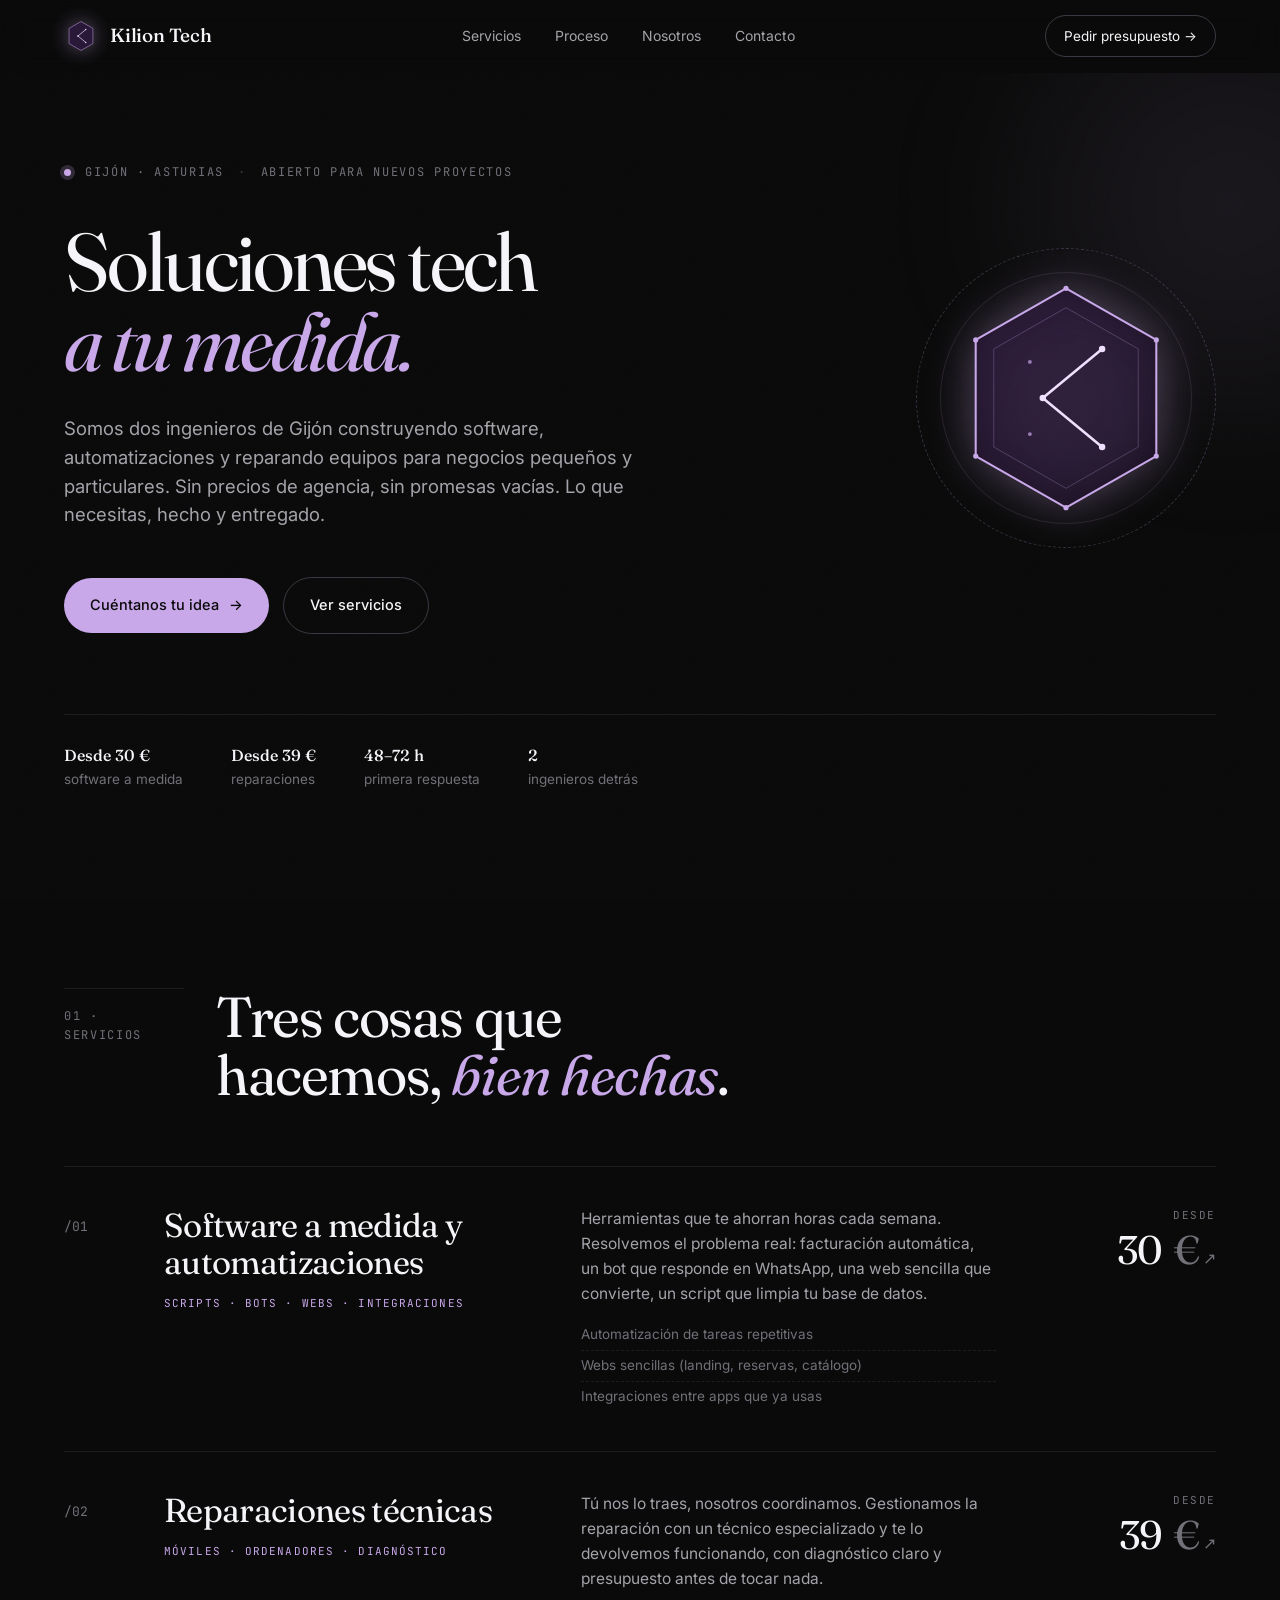
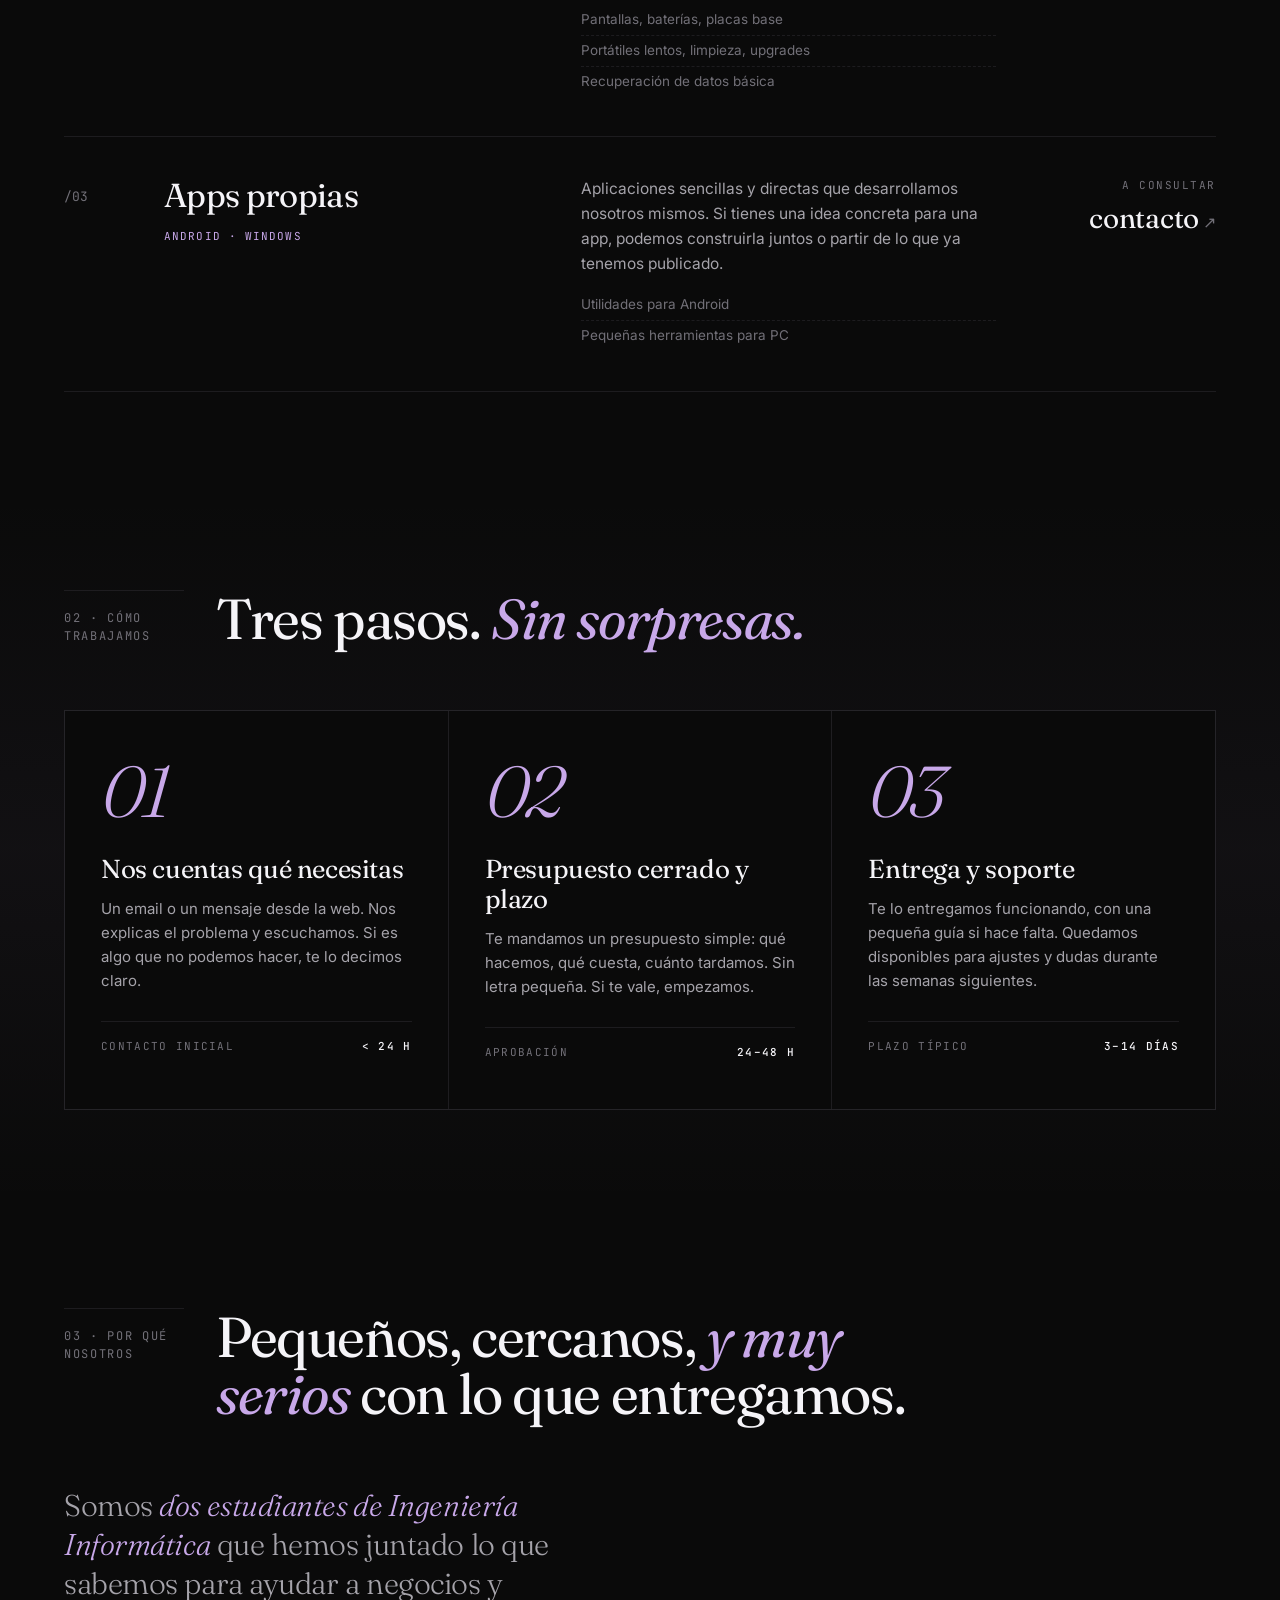
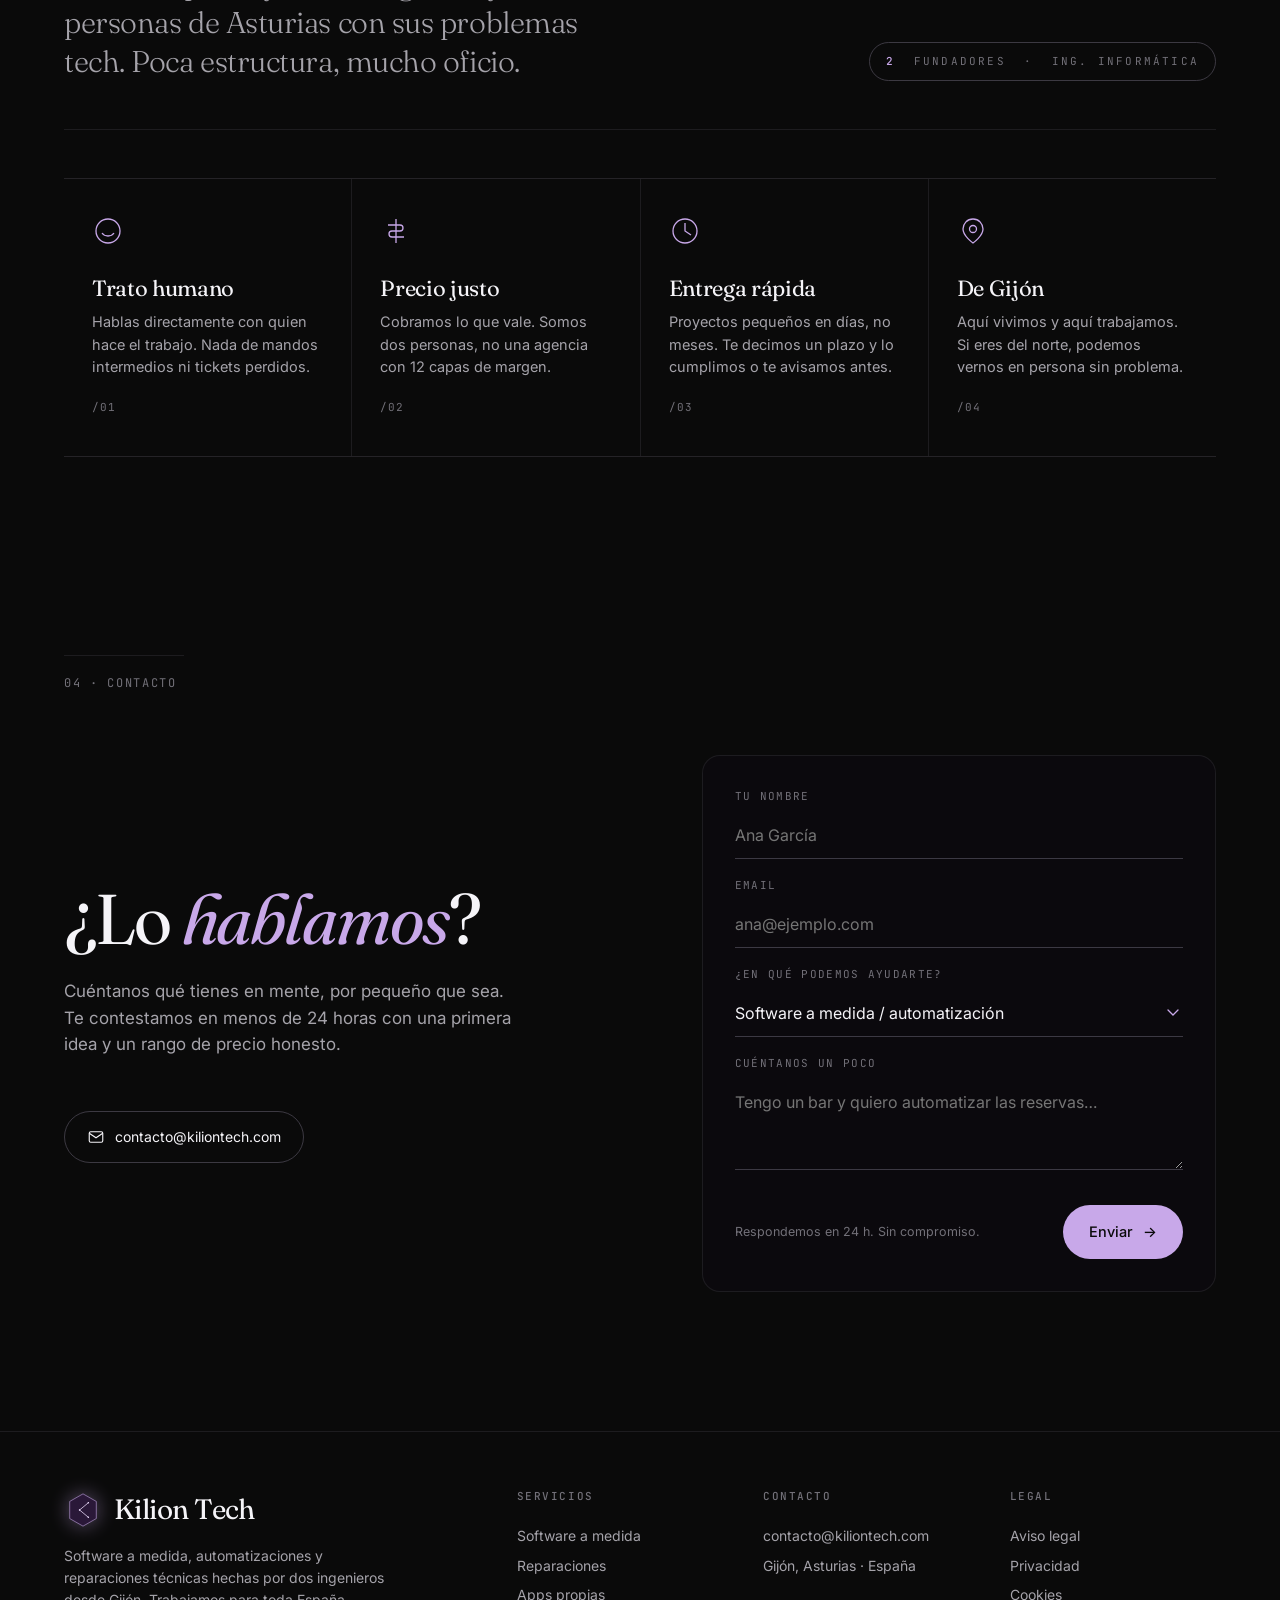
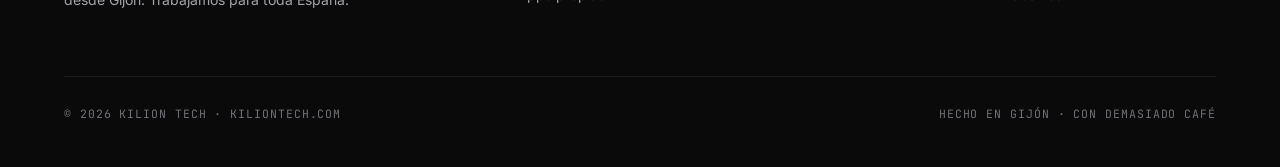
==== index.html @ 942542cd "refactor: rename main site file to index.html" ====
<!doctype html>
<html lang="es">
<head>
<meta charset="utf-8" />
<meta name="viewport" content="width=device-width, initial-scale=1" />
<title>Kilion Tech — Software, automatizaciones y reparaciones en Gijón</title>
<meta name="description" content="Dos ingenieros de Gijón construyendo software a medida, automatizaciones y apps. Reparaciones técnicas coordinadas. Sin precios de agencia." />
<link rel="preconnect" href="https://fonts.googleapis.com">
<link rel="preconnect" href="https://fonts.gstatic.com" crossorigin>
<link href="https://fonts.googleapis.com/css2?family=Fraunces:ital,opsz,wght@0,9..144,300;0,9..144,400;0,9..144,500;0,9..144,600;1,9..144,400&family=Inter:wght@300;400;500;600&family=JetBrains+Mono:wght@400;500&display=swap" rel="stylesheet">

<link rel="stylesheet" href="assets/css/tokens.css">
<link rel="stylesheet" href="assets/css/components.css">
<link rel="stylesheet" href="assets/css/sections.css">

<script>
  // Defaults are inline + wrapped in EDITMODE markers so host can rewrite on disk.
  window.TWEAK_DEFAULTS = /*EDITMODE-BEGIN*/{
    "accent": "#c8a8e9",
    "accentDeep": "#9b6fc4",
    "bg": "#0a0a0a",
    "heroVariant": "editorial",
    "showGrain": true
  }/*EDITMODE-END*/;
</script>
</head>
<body>
<div class="grain" id="grainLayer"></div>

<nav class="nav" id="nav">
  <div class="wrap nav-inner">
    <a class="brand" href="#top" data-screen-label="01 Nav" aria-label="Kilion Tech">
      <span class="brand-mark" role="img" aria-label="Logo Kilion"></span>
      <span>Kilion Tech</span>
    </a>
    <div class="nav-links">
      <a href="#servicios">Servicios</a>
      <a href="#proceso">Proceso</a>
      <a href="#nosotros">Nosotros</a>
      <a href="#contacto">Contacto</a>
    </div>
    <a href="#contacto" class="nav-cta">Pedir presupuesto →</a>
  </div>
</nav>

<main id="top">

<!-- HERO -->
<header class="hero" data-screen-label="02 Hero">
  <div class="wrap">
    <div class="hero-grid">
      <div class="hero-copy">
        <div class="hero-meta">
          <span class="dot"></span>
          <span>Gijón · Asturias</span>
          <span style="color: var(--line-strong)">·</span>
          <span>Abierto para nuevos proyectos</span>
        </div>
        <h1 class="hero-title">
          Soluciones tech <span class="accent">a tu medida.</span>
        </h1>
        <p class="hero-sub">
          Somos dos ingenieros de Gijón construyendo software, automatizaciones y reparando equipos para negocios pequeños y particulares. Sin precios de agencia, sin promesas vacías. Lo que necesitas, hecho y entregado.
        </p>
        <div class="hero-cta-row">
          <a href="#contacto" class="btn btn-primary">Cuéntanos tu idea <span class="btn-arrow">→</span></a>
          <a href="#servicios" class="btn btn-ghost">Ver servicios</a>
        </div>
      </div>

      <div class="hero-logo" aria-hidden="true">
        <div class="hero-logo-ring"></div>
        <div class="hero-logo-ring inner"></div>
        <svg viewBox="0 0 200 200" xmlns="http://www.w3.org/2000/svg">
          <defs>
            <linearGradient id="hexFill" x1="0" y1="0" x2="1" y2="1">
              <stop offset="0%" stop-color="#2a1838" stop-opacity="0.85"/>
              <stop offset="100%" stop-color="#1a0e24" stop-opacity="0.7"/>
            </linearGradient>
          </defs>
          <polygon points="100,15 170,55 170,145 100,185 30,145 30,55"
                   fill="url(#hexFill)"
                   stroke="#c8a8e9" stroke-width="1.6" stroke-linejoin="round"/>
          <polygon points="100,30 156,62 156,138 100,170 44,138 44,62"
                   fill="none"
                   stroke="#c8a8e9" stroke-width="0.6" stroke-opacity="0.35" stroke-linejoin="round"/>
          <circle cx="100" cy="15" r="2" fill="#c8a8e9"/>
          <circle cx="170" cy="55" r="2" fill="#c8a8e9"/>
          <circle cx="170" cy="145" r="2" fill="#c8a8e9"/>
          <circle cx="100" cy="185" r="2" fill="#c8a8e9"/>
          <circle cx="30" cy="145" r="2" fill="#c8a8e9"/>
          <circle cx="30" cy="55" r="2" fill="#c8a8e9"/>
          <line x1="128" y1="62" x2="82" y2="100" stroke="#f0e0ff" stroke-width="2" stroke-linecap="round"/>
          <line x1="82" y1="100" x2="128" y2="138" stroke="#f0e0ff" stroke-width="2" stroke-linecap="round"/>
          <circle cx="128" cy="62" r="2.5" fill="#f0e0ff"/>
          <circle cx="82" cy="100" r="2.5" fill="#f0e0ff"/>
          <circle cx="128" cy="138" r="2.5" fill="#f0e0ff"/>
          <circle cx="72" cy="72" r="1.5" fill="#c8a8e9" fill-opacity="0.7"/>
          <circle cx="72" cy="128" r="1.5" fill="#c8a8e9" fill-opacity="0.7"/>
        </svg>
      </div>
    </div>

    <div class="hero-footer">
      <div><strong>Desde 30 €</strong><span>software a medida</span></div>
      <div><strong>Desde 39 €</strong><span>reparaciones</span></div>
      <div><strong>48–72 h</strong><span>primera respuesta</span></div>
      <div><strong>2</strong><span>ingenieros detrás</span></div>
    </div>
  </div>
</header>

<!-- SERVICIOS -->
<section class="block" id="servicios" data-screen-label="03 Servicios">
  <div class="wrap">
    <div class="section-head">
      <div class="section-num">01 · Servicios</div>
      <h2>Tres cosas que hacemos, <em>bien hechas</em>.</h2>
    </div>

    <div class="services">

      <a href="#contacto" class="service">
        <div class="service-idx">/01</div>
        <div>
          <h3 class="service-title">Software a medida y automatizaciones</h3>
          <div class="service-tag">scripts · bots · webs · integraciones</div>
        </div>
        <div class="service-desc">
          Herramientas que te ahorran horas cada semana. Resolvemos el problema real: facturación automática, un bot que responde en WhatsApp, una web sencilla que convierte, un script que limpia tu base de datos.
          <ul>
            <li>Automatización de tareas repetitivas</li>
            <li>Webs sencillas (landing, reservas, catálogo)</li>
            <li>Integraciones entre apps que ya usas</li>
          </ul>
        </div>
        <div class="service-price">
          <span class="from">Desde</span>
          <span class="amt">30<span class="eur"> €</span></span>
          <span class="service-arrow">↗</span>
        </div>
      </a>

      <a href="#contacto" class="service">
        <div class="service-idx">/02</div>
        <div>
          <h3 class="service-title">Reparaciones técnicas</h3>
          <div class="service-tag">móviles · ordenadores · diagnóstico</div>
        </div>
        <div class="service-desc">
          Tú nos lo traes, nosotros coordinamos. Gestionamos la reparación con un técnico especializado y te lo devolvemos funcionando, con diagnóstico claro y presupuesto antes de tocar nada.
          <ul>
            <li>Pantallas, baterías, placas base</li>
            <li>Portátiles lentos, limpieza, upgrades</li>
            <li>Recuperación de datos básica</li>
          </ul>
        </div>
        <div class="service-price">
          <span class="from">Desde</span>
          <span class="amt">39<span class="eur"> €</span></span>
          <span class="service-arrow">↗</span>
        </div>
      </a>

      <a href="#contacto" class="service">
        <div class="service-idx">/03</div>
        <div>
          <h3 class="service-title">Apps propias</h3>
          <div class="service-tag">android · windows</div>
        </div>
        <div class="service-desc">
          Aplicaciones sencillas y directas que desarrollamos nosotros mismos. Si tienes una idea concreta para una app, podemos construirla juntos o partir de lo que ya tenemos publicado.
          <ul>
            <li>Utilidades para Android</li>
            <li>Pequeñas herramientas para PC</li>
          </ul>
        </div>
        <div class="service-price">
          <span class="from">A consultar</span>
          <span class="amt" style="font-size: 28px; letter-spacing: -0.01em;">contacto</span>
          <span class="service-arrow">↗</span>
        </div>
      </a>

    </div>
  </div>
</section>

<!-- PROCESO -->
<section class="block" id="proceso" style="background: linear-gradient(180deg, transparent, color-mix(in oklch, var(--accent) 4%, transparent), transparent);" data-screen-label="04 Proceso">
  <div class="wrap">
    <div class="section-head">
      <div class="section-num">02 · Cómo trabajamos</div>
      <h2>Tres pasos. <em>Sin sorpresas.</em></h2>
    </div>

    <div class="process">
      <div class="step">
        <div class="step-num">01</div>
        <h3 class="step-title">Nos cuentas qué necesitas</h3>
        <p class="step-body">Un email o un mensaje desde la web. Nos explicas el problema y escuchamos. Si es algo que no podemos hacer, te lo decimos claro.</p>
        <div class="step-time"><span>Contacto inicial</span><b>&lt; 24 h</b></div>
      </div>
      <div class="step">
        <div class="step-num">02</div>
        <h3 class="step-title">Presupuesto cerrado y plazo</h3>
        <p class="step-body">Te mandamos un presupuesto simple: qué hacemos, qué cuesta, cuánto tardamos. Sin letra pequeña. Si te vale, empezamos.</p>
        <div class="step-time"><span>Aprobación</span><b>24–48 h</b></div>
      </div>
      <div class="step">
        <div class="step-num">03</div>
        <h3 class="step-title">Entrega y soporte</h3>
        <p class="step-body">Te lo entregamos funcionando, con una pequeña guía si hace falta. Quedamos disponibles para ajustes y dudas durante las semanas siguientes.</p>
        <div class="step-time"><span>Plazo típico</span><b>3–14 días</b></div>
      </div>
    </div>
  </div>
</section>

<!-- POR QUÉ NOSOTROS -->
<section class="block" id="nosotros" data-screen-label="05 Por qué nosotros">
  <div class="wrap">
    <div class="section-head">
      <div class="section-num">03 · Por qué nosotros</div>
      <h2>Pequeños, cercanos, <em>y muy serios</em> con lo que entregamos.</h2>
    </div>

    <div class="founders-intro">
      <p>Somos <em>dos estudiantes de Ingeniería Informática</em> que hemos juntado lo que sabemos para ayudar a negocios y personas de Asturias con sus problemas tech. Poca estructura, mucho oficio.</p>
      <span class="badge"><b>2</b> &nbsp;fundadores &nbsp;·&nbsp; Ing. Informática</span>
    </div>

    <div class="why-grid">
      <div class="why">
        <svg class="why-icon" viewBox="0 0 32 32" fill="none" stroke="currentColor" stroke-width="1.3"><circle cx="16" cy="16" r="12"/><path d="M10 18s2 3 6 3 6-3 6-3M12 13h.01M20 13h.01"/></svg>
        <h3 class="why-title">Trato humano</h3>
        <p class="why-body">Hablas directamente con quien hace el trabajo. Nada de mandos intermedios ni tickets perdidos.</p>
        <div class="why-kbd">/01</div>
      </div>
      <div class="why">
        <svg class="why-icon" viewBox="0 0 32 32" fill="none" stroke="currentColor" stroke-width="1.3"><path d="M16 4v24M8 10h12c2 0 3 1 3 3s-1 3-3 3H12c-2 0-3 1-3 3s1 3 3 3h12"/></svg>
        <h3 class="why-title">Precio justo</h3>
        <p class="why-body">Cobramos lo que vale. Somos dos personas, no una agencia con 12 capas de margen.</p>
        <div class="why-kbd">/02</div>
      </div>
      <div class="why">
        <svg class="why-icon" viewBox="0 0 32 32" fill="none" stroke="currentColor" stroke-width="1.3"><circle cx="16" cy="16" r="12"/><path d="M16 8v8l6 4"/></svg>
        <h3 class="why-title">Entrega rápida</h3>
        <p class="why-body">Proyectos pequeños en días, no meses. Te decimos un plazo y lo cumplimos o te avisamos antes.</p>
        <div class="why-kbd">/03</div>
      </div>
      <div class="why">
        <svg class="why-icon" viewBox="0 0 32 32" fill="none" stroke="currentColor" stroke-width="1.3"><path d="M16 4C10 4 6 9 6 14c0 7 10 14 10 14s10-7 10-14c0-5-4-10-10-10z"/><circle cx="16" cy="14" r="3.5"/></svg>
        <h3 class="why-title">De Gijón</h3>
        <p class="why-body">Aquí vivimos y aquí trabajamos. Si eres del norte, podemos vernos en persona sin problema.</p>
        <div class="why-kbd">/04</div>
      </div>
    </div>
  </div>
</section>

<!-- CONTACTO -->
<section class="block" id="contacto" data-screen-label="06 Contacto">
  <div class="wrap">
    <div class="section-head">
      <div class="section-num">04 · Contacto</div>
      <h2 style="opacity:0; position:absolute">Contacto</h2>
    </div>

    <div class="contact-wrap">
      <div>
        <h2 class="contact-big">¿Lo <em>hablamos</em>?</h2>
        <p class="contact-lead">Cuéntanos qué tienes en mente, por pequeño que sea. Te contestamos en menos de 24 horas con una primera idea y un rango de precio honesto.</p>

        <a href="mailto:contacto@kiliontech.com" class="wa-btn">
          <svg width="18" height="18" viewBox="0 0 24 24" fill="none" stroke="currentColor" stroke-width="1.5"><rect x="3" y="5" width="18" height="14" rx="2"/><path d="m3 7 9 6 9-6"/></svg>
          contacto@kiliontech.com
        </a>
      </div>

      <form class="contact-card" onsubmit="return submitForm(event)">
        <div class="field">
          <label for="name">Tu nombre</label>
          <input id="name" name="name" required placeholder="Ana García" />
        </div>
        <div class="field">
          <label for="email">Email</label>
          <input id="email" name="email" type="email" required placeholder="ana@ejemplo.com" />
        </div>
        <div class="field">
          <label for="topic">¿En qué podemos ayudarte?</label>
          <select id="topic" name="topic">
            <option>Software a medida / automatización</option>
            <option>Reparación técnica</option>
            <option>App propia / idea nueva</option>
            <option>Otra cosa</option>
          </select>
        </div>
        <div class="field">
          <label for="msg">Cuéntanos un poco</label>
          <textarea id="msg" name="msg" placeholder="Tengo un bar y quiero automatizar las reservas…"></textarea>
        </div>
        <div class="submit-row">
          <small>Respondemos en 24 h. Sin compromiso.</small>
          <button type="submit" class="btn btn-primary">Enviar <span class="btn-arrow">→</span></button>
        </div>
        <div class="send-success" id="sent">Gracias — hemos recibido tu mensaje. Te contestamos en menos de 24 h.</div>
      </form>
    </div>
  </div>
</section>

</main>

<footer class="site-foot" data-screen-label="07 Footer">
  <div class="wrap">
    <div class="foot-grid">
      <div>
        <div class="foot-brand"><span class="brand-mark" role="img" aria-label="Logo Kilion"></span> Kilion Tech</div>
        <p class="foot-tag">Software a medida, automatizaciones y reparaciones técnicas hechas por dos ingenieros desde Gijón. Trabajamos para toda España.</p>
      </div>
      <div class="foot-col">
        <h5>Servicios</h5>
        <a href="#servicios">Software a medida</a>
        <a href="#servicios">Reparaciones</a>
        <a href="#servicios">Apps propias</a>
      </div>
      <div class="foot-col">
        <h5>Contacto</h5>
        <a href="mailto:contacto@kiliontech.com">contacto@kiliontech.com</a>
        <p>Gijón, Asturias · España</p>
      </div>
      <div class="foot-col">
        <h5>Legal</h5>
        <a href="legal/aviso-legal.html">Aviso legal</a>
        <a href="legal/privacidad.html">Privacidad</a>
        <a href="legal/cookies.html">Cookies</a>
      </div>
    </div>
    <div class="foot-bottom">
      <span>© 2026 Kilion Tech · kiliontech.com</span>
      <span>Hecho en Gijón · con demasiado café</span>
    </div>
  </div>
</footer>

<!-- Tweaks panel -->
<div id="tweaks" role="dialog" aria-label="Tweaks">
  <h4>Tweaks</h4>
  <div class="tweak-row">
    <label>Acento</label>
    <div class="swatch-row" id="accentSwatches">
      <div class="swatch" data-accent="#c8a8e9" data-deep="#9b6fc4" style="background:#c8a8e9"></div>
      <div class="swatch" data-accent="#b88fd6" data-deep="#7a4fb0" style="background:#b88fd6"></div>
      <div class="swatch" data-accent="#e0b8f0" data-deep="#a478c8" style="background:#e0b8f0"></div>
      <div class="swatch" data-accent="#d4a0e8" data-deep="#8858a8" style="background:#d4a0e8"></div>
    </div>
  </div>
  <div class="tweak-row">
    <label>Grano</label>
    <input type="checkbox" id="grainToggle" checked />
  </div>
  <div class="tweak-row">
    <label>Fondo</label>
    <div class="swatch-row">
      <div class="swatch" data-bg="#0a0a0a" style="background:#0a0a0a"></div>
      <div class="swatch" data-bg="#0d0810" style="background:#0d0810"></div>
      <div class="swatch" data-bg="#000000" style="background:#000000"></div>
    </div>
  </div>
</div>

<script src="assets/js/main.js"></script>
</body>
</html>
---- assets/css/tokens.css ----
/* ==========================================================
   Kilion Tech — Design tokens, reset, base type
   ========================================================== */

:root {
  /* Surface */
  --bg: #0a0a0a;
  --bg-elev: oklch(0.145 0.008 300);
  --bg-elev-2: oklch(0.18 0.01 300);

  /* Lines */
  --line: oklch(0.28 0.012 300 / 0.6);
  --line-strong: oklch(0.4 0.02 300 / 0.8);

  /* Foreground */
  --fg: oklch(0.97 0.005 300);
  --fg-dim: oklch(0.72 0.01 300);
  --fg-mute: oklch(0.55 0.012 300);

  /* Brand */
  --accent: #c8a8e9;
  --accent-deep: #9b6fc4;
  --accent-glow: color-mix(in oklch, var(--accent) 18%, transparent);

  /* Type */
  --serif: "Fraunces", "Iowan Old Style", Georgia, serif;
  --sans: "Inter", -apple-system, BlinkMacSystemFont, system-ui, sans-serif;
  --mono: "JetBrains Mono", ui-monospace, SFMono-Regular, Menlo, monospace;

  /* Layout */
  --maxw: 1320px;
  --pad-x: clamp(20px, 5vw, 72px);
}

* { box-sizing: border-box; }
html, body { margin: 0; padding: 0; background: var(--bg); color: var(--fg); }
body {
  font-family: var(--sans);
  font-size: 16px;
  line-height: 1.55;
  font-weight: 400;
  -webkit-font-smoothing: antialiased;
  text-rendering: optimizeLegibility;
  overflow-x: hidden;
}
a { color: inherit; text-decoration: none; }
button { font: inherit; cursor: pointer; border: 0; background: none; color: inherit; }

.wrap { max-width: var(--maxw); margin: 0 auto; padding-inline: var(--pad-x); }

/* Decorative grain overlay */
.grain {
  position: fixed; inset: 0; pointer-events: none; z-index: 1;
  opacity: 0.035; mix-blend-mode: overlay;
  background-image: url("data:image/svg+xml;utf8,<svg xmlns='http://www.w3.org/2000/svg' width='200' height='200'><filter id='n'><feTurbulence type='fractalNoise' baseFrequency='0.9' numOctaves='2'/></filter><rect width='100%25' height='100%25' filter='url(%23n)' opacity='1'/></svg>");
}

/* Focus */
:focus-visible { outline: 2px solid var(--accent); outline-offset: 3px; border-radius: 4px; }

/* Utility */
a.inline-link {
  color: var(--accent);
  border-bottom: 1px solid color-mix(in oklch, var(--accent) 40%, transparent);
  padding-bottom: 1px; transition: border-color .2s;
}
a.inline-link:hover { border-bottom-color: var(--accent); }
---- assets/css/components.css ----
/* ==========================================================
   Kilion Tech — Reusable components (nav, buttons, forms, footer)
   ========================================================== */

/* ----- Navigation ----- */
.nav {
  position: sticky; top: 0; z-index: 20;
  backdrop-filter: blur(14px) saturate(140%);
  -webkit-backdrop-filter: blur(14px) saturate(140%);
  background: color-mix(in oklch, var(--bg) 72%, transparent);
  border-bottom: 1px solid transparent;
  transition: border-color .3s ease;
}
.nav.scrolled { border-bottom-color: var(--line); }
.nav-inner {
  display: flex; align-items: center; justify-content: space-between;
  height: 72px;
}
.brand {
  display: flex; align-items: center; gap: 12px;
  font-family: var(--serif);
  font-size: 19px; letter-spacing: -0.01em; font-weight: 500;
}
.brand-mark {
  width: 34px; height: 34px;
  background-color: transparent;
  background-image: url("data:image/svg+xml;utf8,<svg xmlns='http://www.w3.org/2000/svg' viewBox='0 0 200 200'><polygon points='100,15 170,55 170,145 100,185 30,145 30,55' fill='%232a1838' stroke='%23c8a8e9' stroke-width='3' stroke-linejoin='round'/><line x1='128' y1='62' x2='82' y2='100' stroke='%23f0e0ff' stroke-width='4' stroke-linecap='round'/><line x1='82' y1='100' x2='128' y2='138' stroke='%23f0e0ff' stroke-width='4' stroke-linecap='round'/><circle cx='128' cy='62' r='4' fill='%23f0e0ff'/><circle cx='82' cy='100' r='4' fill='%23f0e0ff'/><circle cx='128' cy='138' r='4' fill='%23f0e0ff'/></svg>");
  background-size: contain; background-position: center; background-repeat: no-repeat;
  filter: drop-shadow(0 0 10px color-mix(in oklch, var(--accent) 45%, transparent));
}
.foot-brand .brand-mark { width: 38px; height: 38px; border-radius: 9px; }
.nav-links { display: flex; gap: 34px; font-size: 14px; color: var(--fg-dim); }
.nav-links a { transition: color .2s; }
.nav-links a:hover { color: var(--fg); }
.nav-cta {
  padding: 10px 18px; border-radius: 999px;
  border: 1px solid var(--line-strong); font-size: 13.5px;
  transition: all .2s;
}
.nav-cta:hover { background: var(--fg); color: var(--bg); border-color: var(--fg); }
@media (max-width: 720px) { .nav-links { display: none; } }

/* ----- Buttons ----- */
.btn {
  display: inline-flex; align-items: center; gap: 10px;
  padding: 16px 26px;
  font-size: 14.5px; font-weight: 500;
  border-radius: 999px;
  transition: all .2s ease;
  white-space: nowrap;
}
.btn-primary { background: var(--accent); color: #0a0a0a; }
.btn-primary:hover { background: var(--fg); transform: translateY(-1px); }
.btn-ghost { border: 1px solid var(--line-strong); color: var(--fg); }
.btn-ghost:hover { border-color: var(--fg); }
.btn-arrow { display: inline-block; transition: transform .2s; }
.btn:hover .btn-arrow { transform: translateX(3px); }

/* Smaller email/cta link */
.wa-btn {
  display: inline-flex; align-items: center; gap: 10px;
  padding: 14px 22px; border-radius: 999px;
  border: 1px solid var(--line-strong);
  font-size: 14px; transition: all .2s;
  margin-top: 18px;
}
.wa-btn:hover { border-color: var(--accent); color: var(--accent); }

/* ----- Form fields ----- */
.field { margin-bottom: 18px; }
.field label {
  display: block; font-family: var(--mono); font-size: 11px;
  letter-spacing: 0.12em; text-transform: uppercase;
  color: var(--fg-mute); margin-bottom: 8px;
}
.field input, .field textarea, .field select {
  width: 100%; background: transparent; border: 0;
  border-bottom: 1px solid var(--line-strong);
  color: var(--fg); font: inherit; padding: 10px 0;
  outline: none; transition: border-color .2s;
}
.field input:focus, .field textarea:focus, .field select:focus {
  border-bottom-color: var(--accent);
}
.field textarea { resize: vertical; min-height: 90px; }
.field select {
  appearance: none;
  background-image: url("data:image/svg+xml;utf8,<svg xmlns='http://www.w3.org/2000/svg' width='12' height='8' viewBox='0 0 12 8'><path d='M1 1l5 5 5-5' stroke='%23c8a8e9' stroke-width='1.3' fill='none' stroke-linecap='round'/></svg>");
  background-repeat: no-repeat; background-position: right 4px center;
}
.field select option { background: #1a1222; color: var(--fg); }

/* ----- Footer ----- */
footer.site-foot {
  border-top: 1px solid var(--line);
  padding: 56px 0 44px;
  margin-top: 40px;
}
.foot-grid {
  display: grid; grid-template-columns: 2fr 1fr 1fr 1fr;
  gap: 40px; margin-bottom: 52px;
}
@media (max-width: 740px) { .foot-grid { grid-template-columns: 1fr 1fr; } }
.foot-brand {
  font-family: var(--serif); font-size: 28px; letter-spacing: -0.02em;
  margin-bottom: 14px; display: flex; align-items: center; gap: 12px;
}
.foot-tag { color: var(--fg-dim); font-size: 14px; max-width: 36ch; line-height: 1.55; }
.foot-col h5 {
  font-family: var(--mono); font-size: 11px; text-transform: uppercase;
  letter-spacing: 0.14em; color: var(--fg-mute);
  margin: 0 0 16px; font-weight: 500;
}
.foot-col a, .foot-col p {
  display: block; color: var(--fg-dim); font-size: 14px;
  padding: 4px 0; margin: 0; transition: color .2s;
}
.foot-col a:hover { color: var(--accent); }
.foot-bottom {
  border-top: 1px solid var(--line); padding-top: 28px;
  display: flex; justify-content: space-between; align-items: center;
  gap: 20px; flex-wrap: wrap;
  font-family: var(--mono); font-size: 11.5px;
  letter-spacing: 0.08em; text-transform: uppercase;
  color: var(--fg-mute);
}
.foot-bottom a:hover { color: var(--fg); }

/* ----- Tweaks panel ----- */
#tweaks {
  position: fixed; right: 20px; bottom: 20px; z-index: 100;
  width: 280px;
  background: oklch(0.12 0.01 300);
  border: 1px solid var(--line-strong);
  border-radius: 16px; padding: 18px;
  font-size: 13px; display: none;
  box-shadow: 0 30px 60px rgba(0,0,0,0.6),
              0 0 0 1px color-mix(in oklch, var(--accent) 30%, transparent);
}
#tweaks.show { display: block; }
#tweaks h4 { margin: 0 0 14px; font-family: var(--serif); font-size: 17px; font-weight: 500; }
.tweak-row {
  display: flex; justify-content: space-between; align-items: center;
  gap: 10px; padding: 8px 0; border-top: 1px solid var(--line);
}
.tweak-row:first-of-type { border-top: none; }
.tweak-row label { color: var(--fg-dim); font-size: 12.5px; }
.swatch-row { display: flex; gap: 6px; }
.swatch {
  width: 22px; height: 22px; border-radius: 50%;
  border: 1px solid var(--line-strong); cursor: pointer;
  transition: transform .15s;
}
.swatch:hover { transform: scale(1.15); }
.swatch.active { box-shadow: 0 0 0 2px var(--bg), 0 0 0 3px var(--fg); }
---- assets/css/sections.css ----
/* ==========================================================
   Kilion Tech — Section-specific styles (hero, services, process,
   about, contact, legal page layout)
   ========================================================== */

/* ----- Section scaffold ----- */
section.block { padding: clamp(80px, 11vh, 140px) 0; position: relative; }
.section-head {
  display: grid; grid-template-columns: 120px 1fr;
  gap: 32px; margin-bottom: clamp(48px, 7vh, 80px);
  align-items: start;
}
@media (max-width: 720px) { .section-head { grid-template-columns: 1fr; gap: 16px; } }
.section-num {
  font-family: var(--mono); font-size: 12px; letter-spacing: 0.14em;
  color: var(--fg-mute); text-transform: uppercase;
  padding-top: 18px; border-top: 1px solid var(--line);
}
.section-head h2 {
  font-family: var(--serif); font-weight: 400;
  font-size: clamp(34px, 4.4vw, 58px);
  line-height: 1.02; letter-spacing: -0.025em;
  margin: 0; max-width: 20ch; text-wrap: balance;
}
.section-head h2 em { font-style: italic; color: var(--accent); }

/* ----- Hero ----- */
.hero { position: relative; padding: clamp(60px, 10vh, 110px) 0 clamp(70px, 11vh, 130px); overflow: hidden; }
.hero-grid { display: grid; grid-template-columns: 1.2fr 1fr; gap: 64px; align-items: center; }
@media (max-width: 960px) {
  .hero-grid { grid-template-columns: 1fr; gap: 40px; }
  .hero-logo { order: -1; width: 100%; max-width: 320px; margin: 0 auto; }
}
.hero-logo {
  position: relative; aspect-ratio: 1/1;
  display: flex; align-items: center; justify-content: center;
  max-width: 460px; margin-left: auto;
}
.hero-logo svg {
  width: 86%; height: 86%; position: relative; z-index: 2;
  animation: floaty 6s ease-in-out infinite;
  filter: drop-shadow(0 0 24px color-mix(in oklch, var(--accent) 40%, transparent));
}
@keyframes floaty {
  0%, 100% { transform: translateY(0); }
  50% { transform: translateY(-8px); }
}
.hero-logo::before {
  content: ""; position: absolute; inset: 12%;
  border-radius: 50%;
  background: radial-gradient(circle, color-mix(in oklch, var(--accent) 32%, transparent) 0%, transparent 65%);
  filter: blur(30px); z-index: 0;
  animation: pulse-glow 5s ease-in-out infinite;
}
@keyframes pulse-glow {
  0%, 100% { opacity: 0.7; transform: scale(1); }
  50% { opacity: 1; transform: scale(1.05); }
}
.hero-logo-ring {
  position: absolute; inset: 0; border-radius: 50%;
  border: 1px dashed color-mix(in oklch, var(--accent) 25%, transparent);
  animation: spin 40s linear infinite; z-index: 1;
}
.hero-logo-ring.inner {
  inset: 8%; border-style: solid;
  border-color: color-mix(in oklch, var(--accent) 12%, transparent);
  animation-direction: reverse; animation-duration: 28s;
}
@keyframes spin { to { transform: rotate(360deg); } }

.hero-meta {
  display: flex; align-items: center; gap: 14px;
  font-family: var(--mono); font-size: 12px; color: var(--fg-mute);
  text-transform: uppercase; letter-spacing: 0.14em;
  margin-bottom: 40px;
}
.hero-meta .dot {
  width: 7px; height: 7px; border-radius: 50%;
  background: var(--accent);
  box-shadow: 0 0 0 4px color-mix(in oklch, var(--accent) 20%, transparent);
  animation: pulse 2.4s ease-in-out infinite;
}
@keyframes pulse {
  0%, 100% { box-shadow: 0 0 0 4px color-mix(in oklch, var(--accent) 22%, transparent); }
  50% { box-shadow: 0 0 0 8px color-mix(in oklch, var(--accent) 8%, transparent); }
}
h1.hero-title {
  font-family: var(--serif); font-weight: 400;
  font-size: clamp(42px, 6.4vw, 92px);
  line-height: 0.98; letter-spacing: -0.035em;
  margin: 0 0 32px; max-width: 14ch; text-wrap: balance;
}
h1.hero-title .accent { color: var(--accent); font-style: italic; font-weight: 400; }
.hero-sub {
  font-size: clamp(17px, 1.45vw, 20px);
  line-height: 1.55; color: var(--fg-dim);
  max-width: 52ch; margin: 0 0 48px; text-wrap: pretty;
}
.hero-cta-row { display: flex; gap: 14px; flex-wrap: wrap; align-items: center; }
.hero-footer {
  display: flex; gap: 48px; margin-top: 80px;
  padding-top: 28px; border-top: 1px solid var(--line);
  font-size: 13.5px; color: var(--fg-mute); flex-wrap: wrap;
}
.hero-footer strong {
  color: var(--fg); font-weight: 500;
  font-family: var(--serif); font-size: 16px;
  display: block; margin-bottom: 2px;
}
.hero::before {
  content: ""; position: absolute;
  width: 700px; height: 700px; right: -300px; top: -220px;
  border-radius: 50%;
  background: radial-gradient(circle, color-mix(in oklch, var(--accent) 10%, transparent) 0%, transparent 60%);
  filter: blur(50px); pointer-events: none; z-index: 0;
}
.hero > * { position: relative; z-index: 1; }

/* ----- Services ----- */
.services { display: grid; grid-template-columns: 1fr; border-top: 1px solid var(--line); }
.service {
  display: grid; grid-template-columns: 60px 1fr 1.1fr 180px;
  gap: 40px; padding: 40px 0;
  border-bottom: 1px solid var(--line);
  align-items: start; position: relative;
  transition: padding .3s ease;
}
.service:hover { padding-inline: 12px; }
.service:hover .service-arrow { transform: translateX(6px) translateY(-6px); color: var(--accent); }
@media (max-width: 900px) {
  .service { grid-template-columns: 40px 1fr; gap: 20px 16px; }
  .service-desc, .service-price { grid-column: 2; }
  .service-price { justify-self: start; text-align: left; }
}
.service-idx { font-family: var(--mono); color: var(--fg-mute); font-size: 13px; padding-top: 10px; }
.service-title {
  font-family: var(--serif); font-weight: 400;
  font-size: clamp(26px, 2.6vw, 34px);
  line-height: 1.1; letter-spacing: -0.02em; margin: 0;
}
.service-tag {
  display: inline-block; margin-top: 14px;
  font-family: var(--mono); font-size: 11px;
  color: var(--accent); letter-spacing: 0.1em; text-transform: uppercase;
}
.service-desc { color: var(--fg-dim); font-size: 15.5px; line-height: 1.6; max-width: 48ch; }
.service-desc ul { margin: 14px 0 0; padding: 0; list-style: none; }
.service-desc ul li {
  font-size: 13.5px; color: var(--fg-mute); padding: 4px 0;
  border-top: 1px dashed var(--line);
}
.service-desc ul li:first-child { border-top: none; }
.service-price { justify-self: end; text-align: right; font-family: var(--serif); }
.service-price .from {
  font-family: var(--mono); font-size: 11px; text-transform: uppercase;
  letter-spacing: 0.14em; color: var(--fg-mute);
  display: block; margin-bottom: 6px;
}
.service-price .amt {
  font-size: 40px; font-weight: 400; line-height: 1; letter-spacing: -0.02em;
}
.service-price .amt .eur { color: var(--fg-mute); margin-left: 2px; }
.service-arrow { color: var(--fg-mute); transition: all .3s; display: inline-block; margin-top: 10px; }

/* ----- Process ----- */
.process {
  display: grid; grid-template-columns: repeat(3, 1fr);
  gap: 1px; background: var(--line);
  border: 1px solid var(--line);
}
.step { background: var(--bg); padding: 44px 36px 48px; position: relative; transition: background .3s; }
.step:hover { background: var(--bg-elev); }
.step-num {
  font-family: var(--serif); font-style: italic;
  font-size: 72px; font-weight: 300;
  line-height: 1; color: var(--accent);
  margin-bottom: 28px; letter-spacing: -0.04em;
}
.step-title {
  font-family: var(--serif); font-weight: 400;
  font-size: 26px; line-height: 1.15;
  letter-spacing: -0.015em; margin: 0 0 12px;
}
.step-body { color: var(--fg-dim); font-size: 15px; line-height: 1.6; margin: 0; }
.step-time {
  margin-top: 28px; padding-top: 16px;
  border-top: 1px solid var(--line);
  font-family: var(--mono); font-size: 11px; text-transform: uppercase;
  letter-spacing: 0.12em; color: var(--fg-mute);
  display: flex; justify-content: space-between;
}
.step-time b { color: var(--fg); font-weight: 500; }
@media (max-width: 860px) { .process { grid-template-columns: 1fr; } }

/* ----- Founders intro + Why-us grid ----- */
.founders-intro {
  display: grid; grid-template-columns: 1fr auto;
  gap: 48px; align-items: end;
  padding: 0 0 48px; margin-bottom: 48px;
  border-bottom: 1px solid var(--line);
}
@media (max-width: 760px) { .founders-intro { grid-template-columns: 1fr; gap: 24px; } }
.founders-intro p {
  font-family: var(--serif); font-weight: 300;
  font-size: clamp(22px, 2.4vw, 30px);
  line-height: 1.3; letter-spacing: -0.015em;
  color: var(--fg-dim); max-width: 32ch;
  margin: 0; text-wrap: balance;
}
.founders-intro p em { color: var(--accent); font-style: italic; }
.founders-intro .badge {
  font-family: var(--mono); font-size: 11px;
  letter-spacing: 0.2em; text-transform: uppercase;
  color: var(--fg-mute);
  padding: 10px 16px; border: 1px solid var(--line-strong);
  border-radius: 999px; white-space: nowrap;
}
.founders-intro .badge b { color: var(--accent); font-weight: 500; }

.why-grid {
  display: grid; grid-template-columns: repeat(4, 1fr);
  gap: 1px; background: var(--line);
  border-top: 1px solid var(--line); border-bottom: 1px solid var(--line);
}
.why {
  background: var(--bg); padding: 36px 28px 40px;
  min-height: 260px; display: flex; flex-direction: column;
  transition: background .3s;
}
.why:hover { background: var(--bg-elev); }
.why-icon { width: 32px; height: 32px; color: var(--accent); margin-bottom: 28px; }
.why-title {
  font-family: var(--serif); font-weight: 400;
  font-size: 22px; line-height: 1.2;
  letter-spacing: -0.015em; margin: 0 0 10px;
}
.why-body { color: var(--fg-dim); font-size: 14.5px; line-height: 1.55; margin: 0; flex: 1; }
.why-kbd {
  margin-top: 20px; font-family: var(--mono); font-size: 11px;
  letter-spacing: 0.1em; text-transform: uppercase; color: var(--fg-mute);
}
@media (max-width: 900px) { .why-grid { grid-template-columns: repeat(2, 1fr); } }
@media (max-width: 540px) { .why-grid { grid-template-columns: 1fr; } }

/* ----- Contact ----- */
.contact-wrap {
  display: grid; grid-template-columns: 1.1fr 1fr;
  gap: 72px; align-items: center;
}
@media (max-width: 900px) { .contact-wrap { grid-template-columns: 1fr; gap: 48px; } }
.contact-big {
  font-family: var(--serif);
  font-size: clamp(40px, 5.5vw, 76px);
  font-weight: 400; line-height: 1;
  letter-spacing: -0.03em; margin: 0 0 24px;
}
.contact-big em { font-style: italic; color: var(--accent); }
.contact-lead { color: var(--fg-dim); font-size: 17px; line-height: 1.55; max-width: 42ch; margin: 0 0 36px; }
.contact-card {
  background: var(--bg-elev); border: 1px solid var(--line);
  border-radius: 18px; padding: 32px;
}
.submit-row {
  display: flex; justify-content: space-between; align-items: center;
  gap: 16px; margin-top: 28px; flex-wrap: wrap;
}
.submit-row small { color: var(--fg-mute); font-size: 12.5px; }
.send-success {
  display: none; padding: 16px; margin-top: 16px;
  border: 1px solid var(--accent); border-radius: 12px;
  color: var(--accent); font-size: 14px;
  background: color-mix(in oklch, var(--accent) 8%, transparent);
}
.send-success.show { display: block; }

/* ==========================================================
   Legal pages — shared layout
   ========================================================== */
.legal-hero {
  padding: clamp(72px, 10vh, 120px) 0 clamp(32px, 5vh, 56px);
  border-bottom: 1px solid var(--line);
}
.legal-hero .kicker {
  font-family: var(--mono); font-size: 12px;
  text-transform: uppercase; letter-spacing: 0.2em;
  color: var(--fg-mute); margin-bottom: 20px;
}
.legal-hero h1 {
  font-family: var(--serif); font-weight: 400;
  font-size: clamp(42px, 5.6vw, 76px);
  line-height: 1; letter-spacing: -0.03em;
  margin: 0 0 20px; max-width: 22ch; text-wrap: balance;
}
.legal-hero h1 em { font-style: italic; color: var(--accent); }
.legal-hero .lede {
  font-size: 17px; line-height: 1.55;
  color: var(--fg-dim); max-width: 60ch; margin: 0;
}
.legal-hero .meta {
  margin-top: 28px; font-family: var(--mono);
  font-size: 11.5px; letter-spacing: 0.12em;
  text-transform: uppercase; color: var(--fg-mute);
  display: flex; gap: 24px; flex-wrap: wrap;
}
.legal-hero .meta b { color: var(--fg); font-weight: 500; }

.legal-body {
  display: grid; grid-template-columns: 220px 1fr;
  gap: 64px; padding: clamp(48px, 8vh, 96px) 0 clamp(80px, 10vh, 120px);
  align-items: start;
}
@media (max-width: 900px) {
  .legal-body { grid-template-columns: 1fr; gap: 32px; }
}
.legal-toc {
  position: sticky; top: 88px;
  font-family: var(--mono); font-size: 12px;
  letter-spacing: 0.04em;
}
.legal-toc h5 {
  font-size: 11px; text-transform: uppercase;
  letter-spacing: 0.14em; color: var(--fg-mute);
  margin: 0 0 14px; font-weight: 500;
}
.legal-toc ol {
  list-style: none; padding: 0; margin: 0;
  counter-reset: toc;
}
.legal-toc li {
  counter-increment: toc; padding: 6px 0;
  border-top: 1px solid var(--line);
}
.legal-toc li:first-child { border-top: none; }
.legal-toc li::before {
  content: counter(toc, decimal-leading-zero) "  ";
  color: var(--fg-mute); margin-right: 6px;
}
.legal-toc a { color: var(--fg-dim); transition: color .2s; }
.legal-toc a:hover { color: var(--accent); }

.legal-content { max-width: 70ch; }
.legal-content section { margin-bottom: 48px; scroll-margin-top: 88px; }
.legal-content h2 {
  font-family: var(--serif); font-weight: 400;
  font-size: clamp(24px, 2.4vw, 32px);
  letter-spacing: -0.02em; line-height: 1.15;
  margin: 0 0 16px;
  display: flex; align-items: baseline; gap: 14px;
}
.legal-content h2 .n {
  font-family: var(--mono); font-size: 12px;
  color: var(--fg-mute); letter-spacing: 0.14em;
  font-weight: 500; flex: 0 0 auto;
}
.legal-content h3 {
  font-family: var(--serif); font-weight: 500;
  font-size: 18px; letter-spacing: -0.01em;
  margin: 24px 0 8px; color: var(--fg);
}
.legal-content p, .legal-content li {
  color: var(--fg-dim); font-size: 15.5px; line-height: 1.65;
  margin: 0 0 14px; text-wrap: pretty;
}
.legal-content ul, .legal-content ol { padding-left: 20px; margin: 0 0 16px; }
.legal-content li { margin-bottom: 6px; }
.legal-content strong { color: var(--fg); font-weight: 500; }
.legal-content a { color: var(--accent); border-bottom: 1px solid color-mix(in oklch, var(--accent) 35%, transparent); }
.legal-content a:hover { border-bottom-color: var(--accent); }

.legal-content .card {
  background: var(--bg-elev); border: 1px solid var(--line);
  border-radius: 14px; padding: 20px 24px;
  margin: 20px 0;
}
.legal-content .card h4 {
  font-family: var(--mono); font-size: 11px; font-weight: 500;
  text-transform: uppercase; letter-spacing: 0.14em;
  color: var(--accent); margin: 0 0 10px;
}
.legal-content .card p:last-child { margin-bottom: 0; }

.legal-content table.cookie-table {
  width: 100%; border-collapse: collapse;
  font-size: 14px; margin: 16px 0 24px;
}
.legal-content table.cookie-table th,
.legal-content table.cookie-table td {
  text-align: left; padding: 10px 12px;
  border-bottom: 1px solid var(--line);
  vertical-align: top;
}
.legal-content table.cookie-table th {
  font-family: var(--mono); font-size: 11px;
  text-transform: uppercase; letter-spacing: 0.12em;
  color: var(--fg-mute); font-weight: 500;
}
.legal-content table.cookie-table td { color: var(--fg-dim); }

.legal-back {
  display: inline-flex; align-items: center; gap: 8px;
  font-family: var(--mono); font-size: 12px;
  text-transform: uppercase; letter-spacing: 0.14em;
  color: var(--fg-mute); margin-bottom: 32px;
  transition: color .2s;
}
.legal-back:hover { color: var(--accent); }
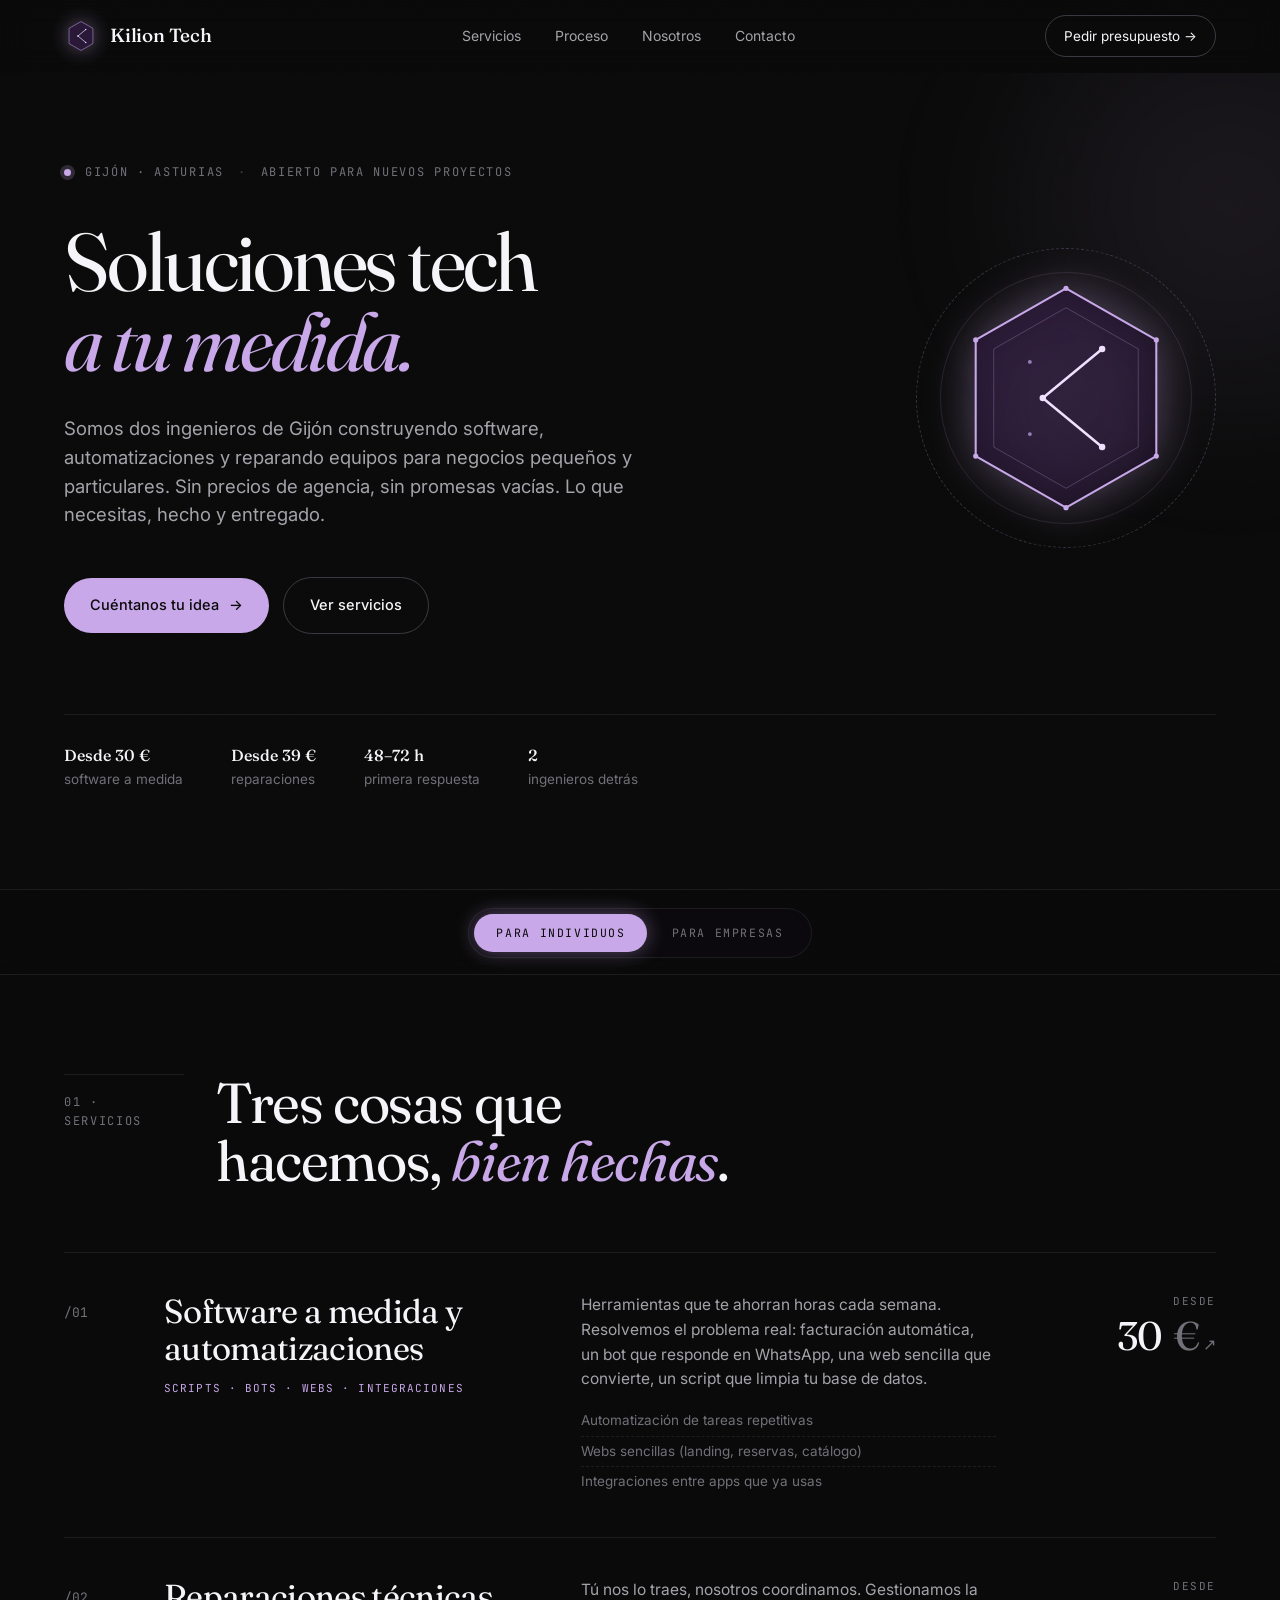
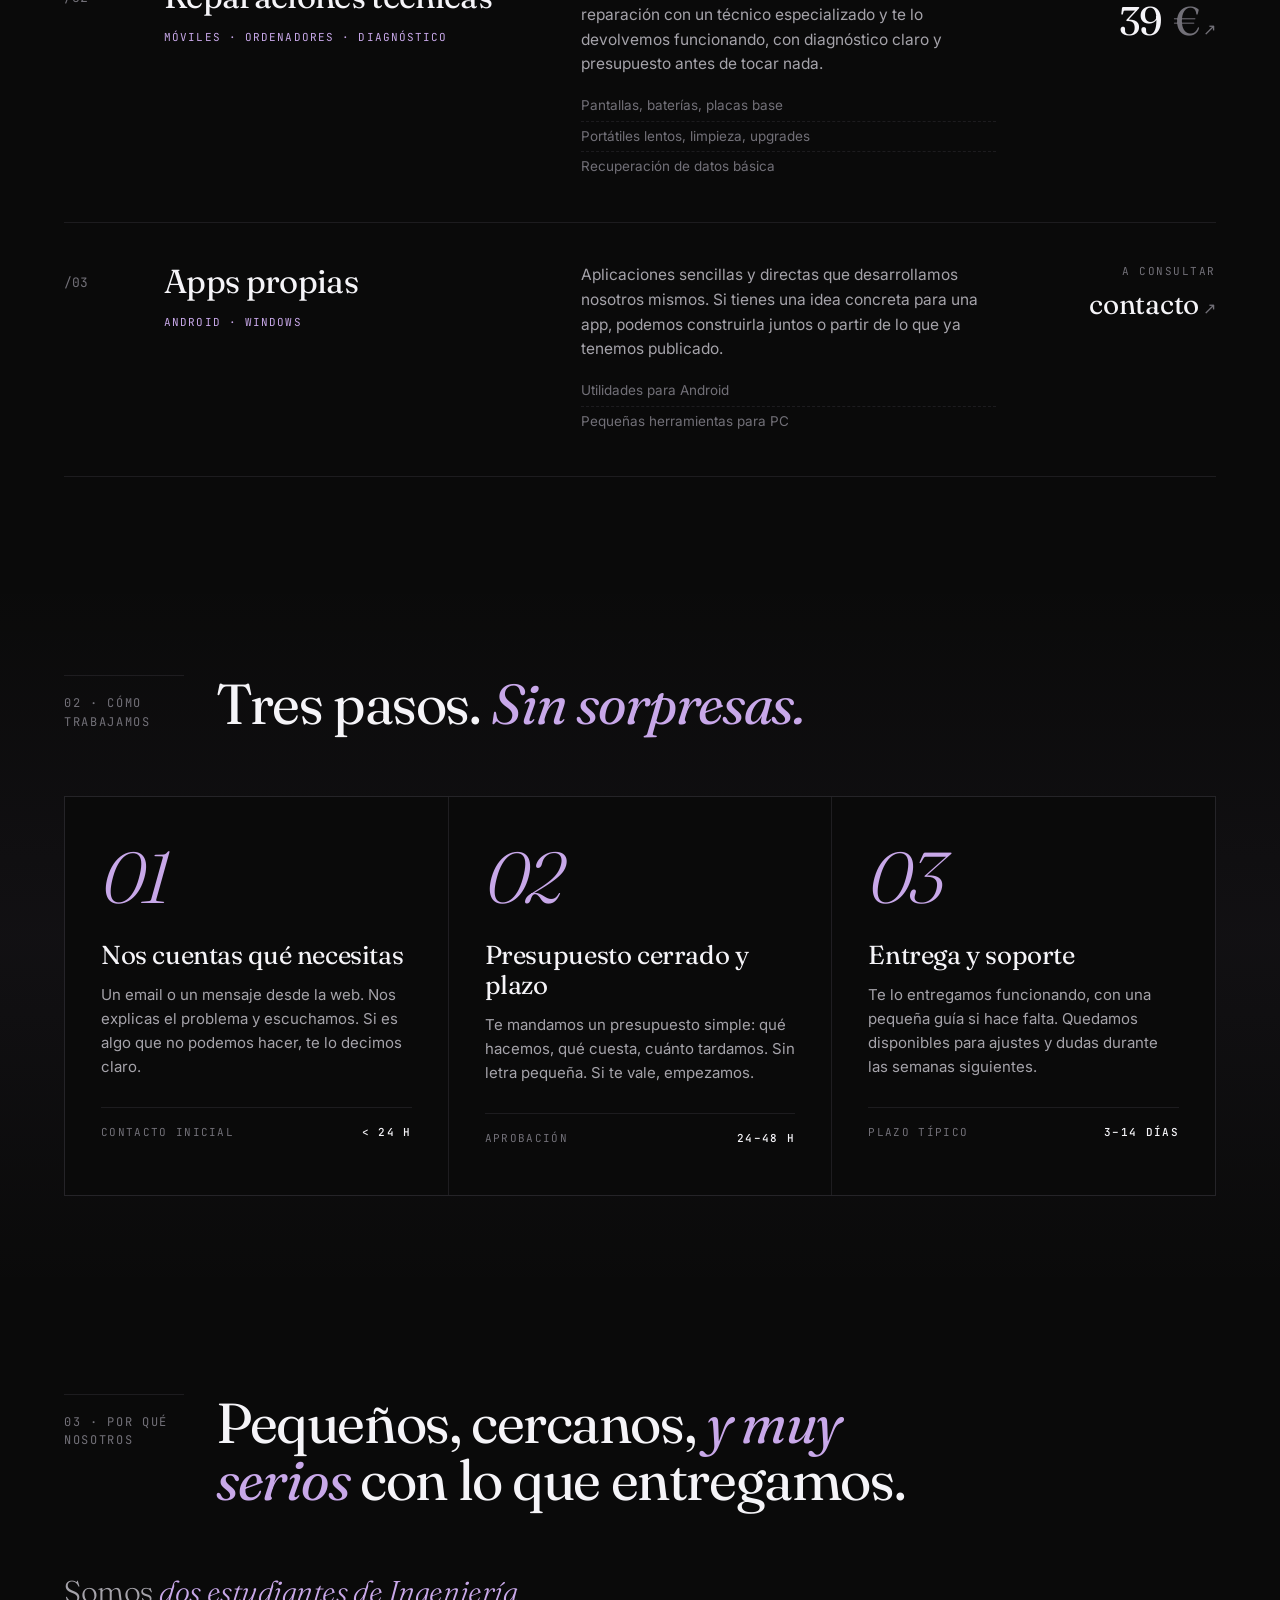
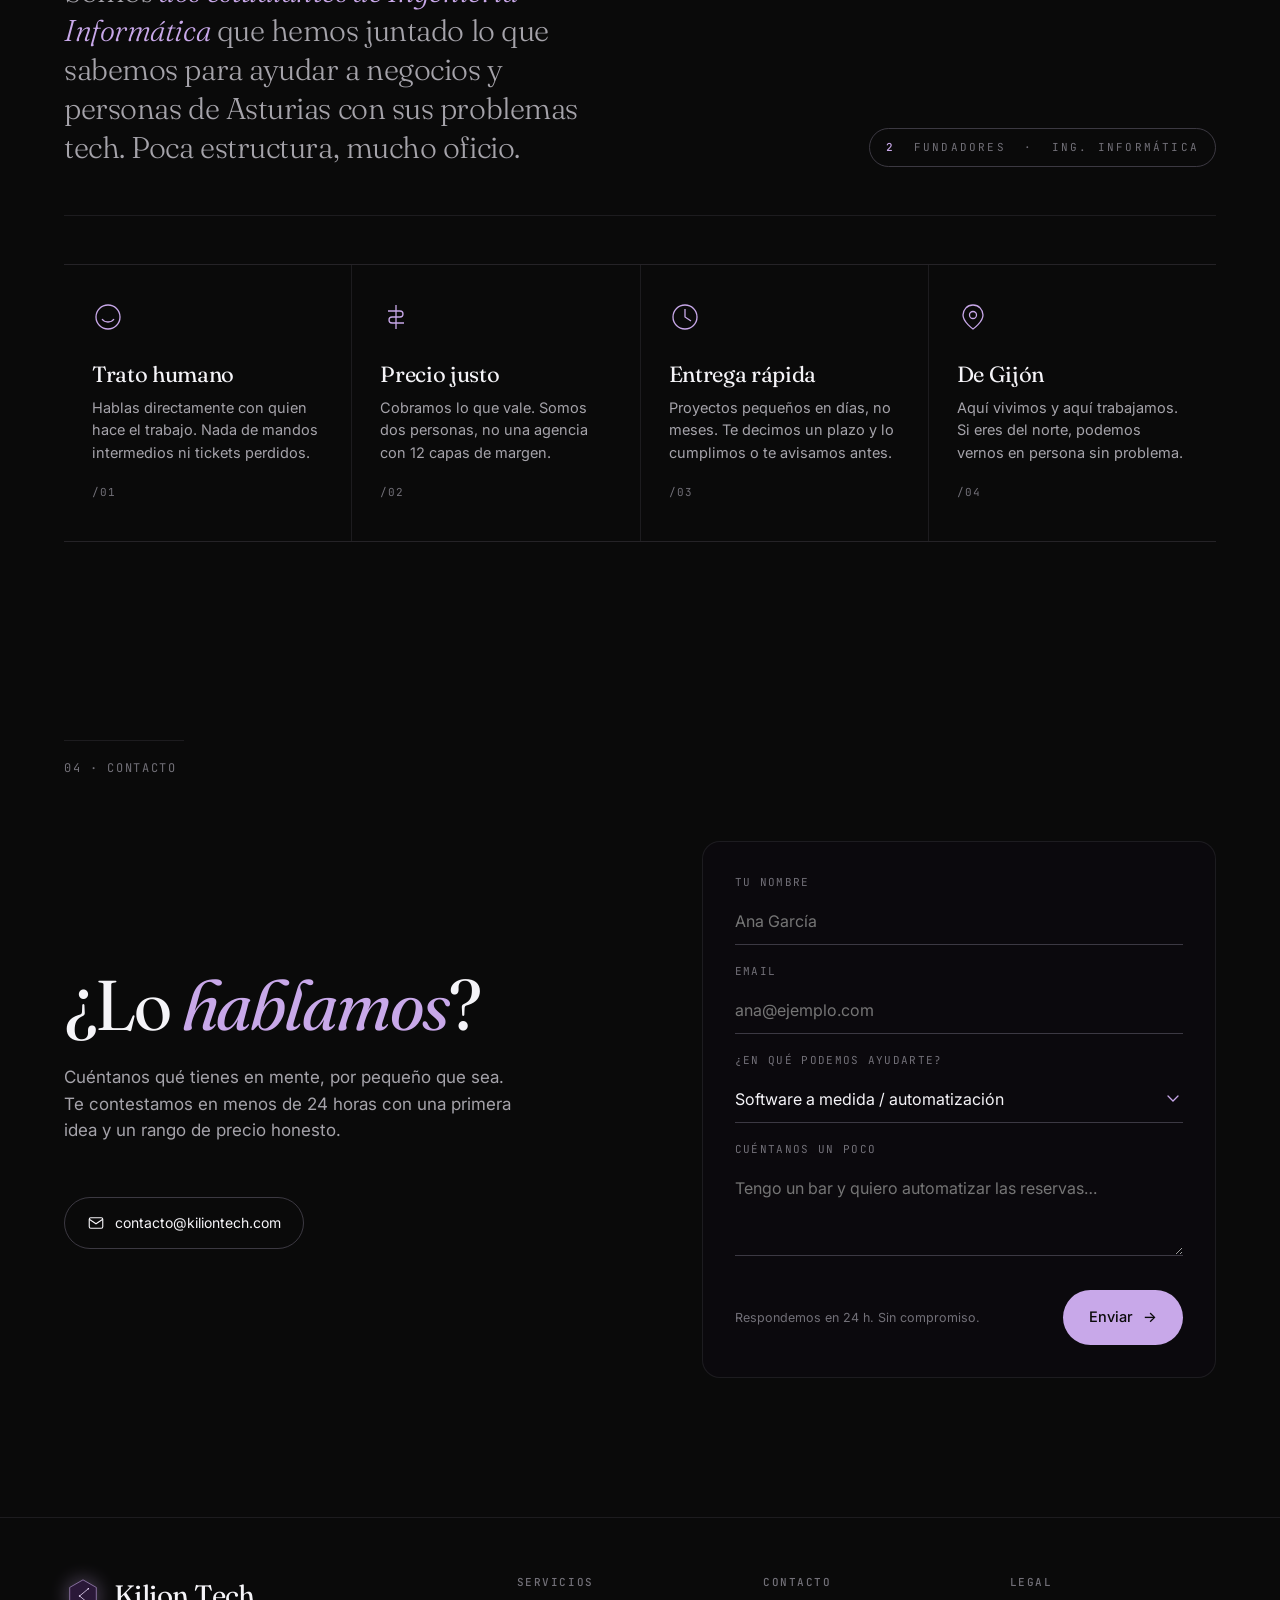
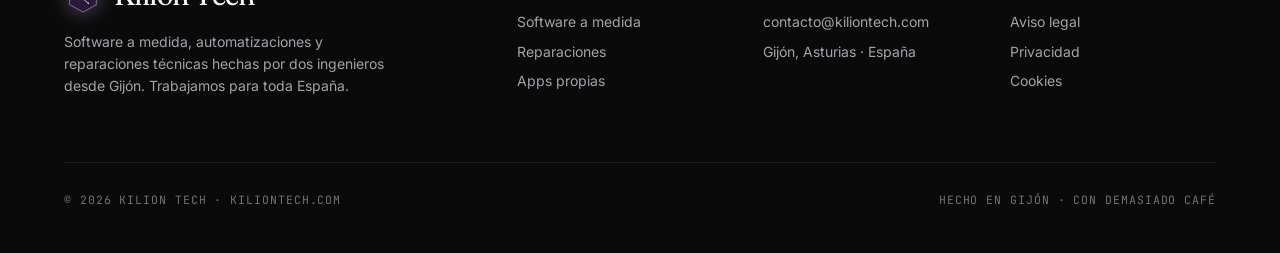
==== commit 7cd4be85: "feat: implement legal pages and add assets for document compliance" ====
--- a/index.html
+++ b/index.html
@@ -5,13 +5,17 @@
 <meta name="viewport" content="width=device-width, initial-scale=1" />
 <title>Kilion Tech — Software, automatizaciones y reparaciones en Gijón</title>
 <meta name="description" content="Dos ingenieros de Gijón construyendo software a medida, automatizaciones y apps. Reparaciones técnicas coordinadas. Sin precios de agencia." />
+<link rel="icon" type="image/png" sizes="32x32" href="assets/favicon-32.png">
+<link rel="icon" type="image/png" sizes="64x64" href="assets/favicon-64.png">
+<link rel="apple-touch-icon" href="assets/apple-touch-icon.png">
+<meta name="theme-color" content="#0a0a0a">
 <link rel="preconnect" href="https://fonts.googleapis.com">
 <link rel="preconnect" href="https://fonts.gstatic.com" crossorigin>
 <link href="https://fonts.googleapis.com/css2?family=Fraunces:ital,opsz,wght@0,9..144,300;0,9..144,400;0,9..144,500;0,9..144,600;1,9..144,400&family=Inter:wght@300;400;500;600&family=JetBrains+Mono:wght@400;500&display=swap" rel="stylesheet">
 
-<link rel="stylesheet" href="assets/css/tokens.css">
-<link rel="stylesheet" href="assets/css/components.css">
-<link rel="stylesheet" href="assets/css/sections.css">
+<link rel="stylesheet" href="assets/css/tokens.css?v=4">
+<link rel="stylesheet" href="assets/css/components.css?v=4">
+<link rel="stylesheet" href="assets/css/sections.css?v=4">
 
 <script>
   // Defaults are inline + wrapped in EDITMODE markers so host can rewrite on disk.
@@ -110,8 +114,19 @@
   </div>
 </header>
 
-<!-- SERVICIOS -->
-<section class="block" id="servicios" data-screen-label="03 Servicios">
+<!-- AUDIENCE TOGGLE (sticky above the audience-specific blocks) -->
+<div class="audience-sticky" data-screen-label="01b Audiencia">
+  <div class="wrap audience-bar">
+    <div class="audience-toggle" role="tablist" aria-label="Tipo de cliente">
+      <span class="pill" id="audiencePill" aria-hidden="true"></span>
+      <button type="button" role="tab" data-audience="individuals" aria-pressed="true">Para individuos</button>
+      <button type="button" role="tab" data-audience="companies" aria-pressed="false">Para empresas</button>
+    </div>
+  </div>
+</div>
+
+<!-- SERVICIOS (individuos) -->
+<section class="block" id="servicios" data-audience-only="individuals" data-screen-label="03 Servicios">
   <div class="wrap">
     <div class="section-head">
       <div class="section-num">01 · Servicios</div>
@@ -182,6 +197,40 @@
         </div>
       </a>
 
+    </div>
+  </div>
+</section>
+
+<!-- EMPRESAS: CTA panel -->
+<section class="block" id="empresas" data-audience-only="companies" data-screen-label="03b Empresas" style="padding-block: clamp(40px, 6vh, 80px);">
+  <div class="wrap">
+    <div class="section-head">
+      <div class="section-num">01 · Para empresas</div>
+      <h2>Cada empresa es distinta. <em>Cuéntanos</em> la tuya.</h2>
+    </div>
+
+    <div class="companies-panel">
+      <div>
+        <div class="kicker">Proyectos a medida</div>
+        <h3>Nada de paquetes cerrados: <em>hablamos</em> y lo hacemos.</h3>
+        <p>Para empresas no tiene sentido listar precios de catálogo: cada caso pide un análisis propio. Nos cuentas qué necesitas —un proceso que automatizar, una herramienta interna, una integración entre sistemas— y después de escucharte te mandamos una propuesta clara con alcance, plazo y precio cerrado.</p>
+        <p>Sin comerciales, sin presentaciones infladas y sin ataduras: si la propuesta no encaja, no pasa nada.</p>
+        <div class="cta-row">
+          <a href="#contacto" class="btn btn-primary">Cuéntanos tu proyecto <span class="btn-arrow">→</span></a>
+          <a href="mailto:contacto@kiliontech.com" class="btn btn-ghost">contacto@kiliontech.com</a>
+        </div>
+      </div>
+
+      <div class="bullets">
+        <h4>Cómo solemos trabajar</h4>
+        <ul>
+          <li><span><b>Llamada inicial</b> de 20–30 min para entender el problema real, sin compromiso.</span></li>
+          <li><span><b>Propuesta por escrito</b> con alcance, hitos, plazo y precio cerrado.</span></li>
+          <li><span><b>Desarrollo iterativo</b>: te mostramos avances semanales, no desaparecemos.</span></li>
+          <li><span><b>Entrega y documentación</b> — el código es tuyo, sin dependencias ocultas.</span></li>
+          <li><span><b>Soporte posterior</b> acordado según lo que necesitéis, no por defecto.</span></li>
+        </ul>
+      </div>
     </div>
   </div>
 </section>
@@ -370,6 +419,6 @@
   </div>
 </div>
 
-<script src="assets/js/main.js"></script>
+<script src="assets/js/main.js?v=4"></script>
 </body>
 </html>
--- a/assets/css/sections.css
+++ b/assets/css/sections.css
@@ -23,6 +23,134 @@
   margin: 0; max-width: 20ch; text-wrap: balance;
 }
 .section-head h2 em { font-style: italic; color: var(--accent); }
+
+/* ----- Audience toggle (Para individuos / Para empresas) ----- */
+.audience-sticky {
+  position: sticky;
+  top: 64px;
+  z-index: 30;
+  padding: 18px 0 16px;
+  background: linear-gradient(180deg,
+    color-mix(in oklch, var(--bg) 92%, transparent) 0%,
+    color-mix(in oklch, var(--bg) 92%, transparent) 70%,
+    transparent 100%);
+  backdrop-filter: blur(10px);
+  -webkit-backdrop-filter: blur(10px);
+  border-top: 1px solid var(--line);
+  border-bottom: 1px solid var(--line);
+}
+.audience-bar {
+  display: flex; justify-content: center;
+}
+.audience-toggle {
+  display: inline-flex;
+  padding: 5px;
+  background: var(--bg-elev);
+  border: 1px solid var(--line);
+  border-radius: 999px;
+  position: relative;
+  gap: 2px;
+}
+.audience-toggle button {
+  position: relative; z-index: 2;
+  padding: 10px 22px;
+  font-family: var(--mono);
+  font-size: 11.5px;
+  letter-spacing: 0.14em;
+  text-transform: uppercase;
+  color: var(--fg-mute);
+  border-radius: 999px;
+  transition: color .25s ease;
+  white-space: nowrap;
+}
+.audience-toggle button[aria-pressed="true"] { color: #0a0a0a; }
+.audience-toggle .pill {
+  position: absolute; top: 5px; bottom: 5px;
+  background: var(--accent);
+  border-radius: 999px;
+  z-index: 1;
+  transition: left .35s cubic-bezier(.5,.1,.2,1), width .35s cubic-bezier(.5,.1,.2,1);
+  box-shadow: 0 0 20px color-mix(in oklch, var(--accent) 40%, transparent);
+}
+@media (max-width: 480px) {
+  .audience-toggle button { padding: 10px 16px; font-size: 10.5px; letter-spacing: 0.1em; }
+}
+
+/* Audience-scoped visibility */
+[data-audience-only] { display: none !important; }
+body[data-audience="individuals"] [data-audience-only="individuals"] { display: revert !important; }
+body[data-audience="companies"]   [data-audience-only="companies"]   { display: revert !important; }
+
+/* Companies CTA panel */
+.companies-panel {
+  display: grid;
+  grid-template-columns: 1.1fr 1fr;
+  gap: 72px;
+  align-items: center;
+  padding: clamp(56px, 9vh, 110px) 0 clamp(48px, 7vh, 80px);
+  border-top: 1px solid var(--line);
+  border-bottom: 1px solid var(--line);
+  position: relative;
+}
+@media (max-width: 900px) {
+  .companies-panel { grid-template-columns: 1fr; gap: 40px; }
+}
+.companies-panel::before {
+  content: ""; position: absolute;
+  inset: 0;
+  background: radial-gradient(ellipse at 75% 50%, color-mix(in oklch, var(--accent) 6%, transparent), transparent 60%);
+  pointer-events: none; z-index: -1;
+}
+.companies-panel .kicker {
+  font-family: var(--mono); font-size: 11.5px;
+  letter-spacing: 0.2em; text-transform: uppercase;
+  color: var(--accent); margin-bottom: 20px;
+}
+.companies-panel h3 {
+  font-family: var(--serif); font-weight: 400;
+  font-size: clamp(36px, 4.6vw, 60px);
+  line-height: 1; letter-spacing: -0.025em;
+  margin: 0 0 24px; text-wrap: balance;
+}
+.companies-panel h3 em { font-style: italic; color: var(--accent); }
+.companies-panel p {
+  color: var(--fg-dim); font-size: 17px; line-height: 1.6;
+  max-width: 48ch; margin: 0 0 20px; text-wrap: pretty;
+}
+.companies-panel .cta-row {
+  display: flex; gap: 14px; flex-wrap: wrap;
+  margin-top: 32px;
+}
+.companies-panel .bullets {
+  background: var(--bg-elev);
+  border: 1px solid var(--line);
+  border-radius: 18px;
+  padding: 32px;
+}
+.companies-panel .bullets h4 {
+  font-family: var(--mono); font-size: 11px;
+  letter-spacing: 0.16em; text-transform: uppercase;
+  color: var(--fg-mute); margin: 0 0 20px; font-weight: 500;
+}
+.companies-panel .bullets ul {
+  list-style: none; padding: 0; margin: 0;
+}
+.companies-panel .bullets li {
+  padding: 14px 0;
+  border-top: 1px solid var(--line);
+  display: grid; grid-template-columns: 28px 1fr;
+  gap: 12px; align-items: baseline;
+  font-size: 15px; line-height: 1.5; color: var(--fg-dim);
+}
+.companies-panel .bullets li:first-child { border-top: none; padding-top: 0; }
+.companies-panel .bullets li::before {
+  content: ""; display: block;
+  width: 6px; height: 6px; border-radius: 50%;
+  background: var(--accent);
+  transform: translateY(6px);
+  box-shadow: 0 0 0 4px color-mix(in oklch, var(--accent) 15%, transparent);
+}
+.companies-panel .bullets li b { color: var(--fg); font-weight: 500; font-family: var(--serif); }
 
 /* ----- Hero ----- */
 .hero { position: relative; padding: clamp(60px, 10vh, 110px) 0 clamp(70px, 11vh, 130px); overflow: hidden; }
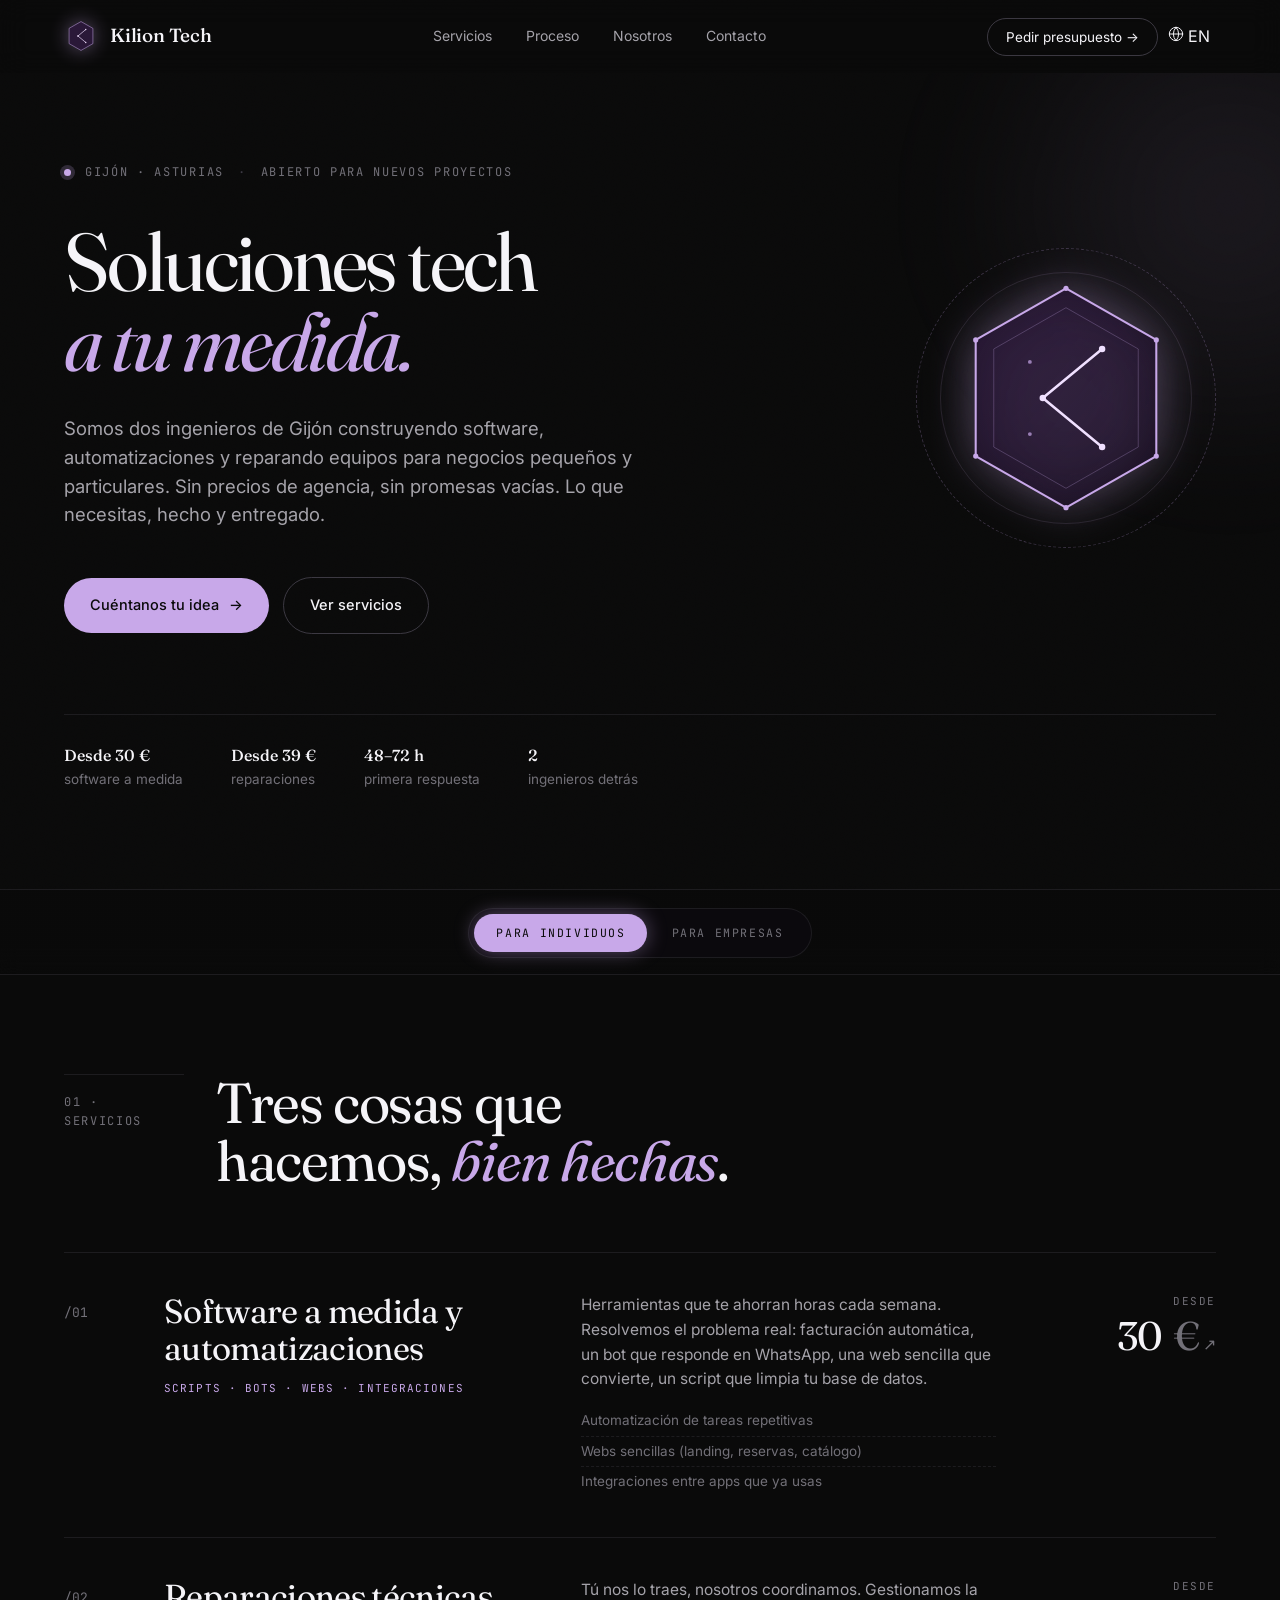
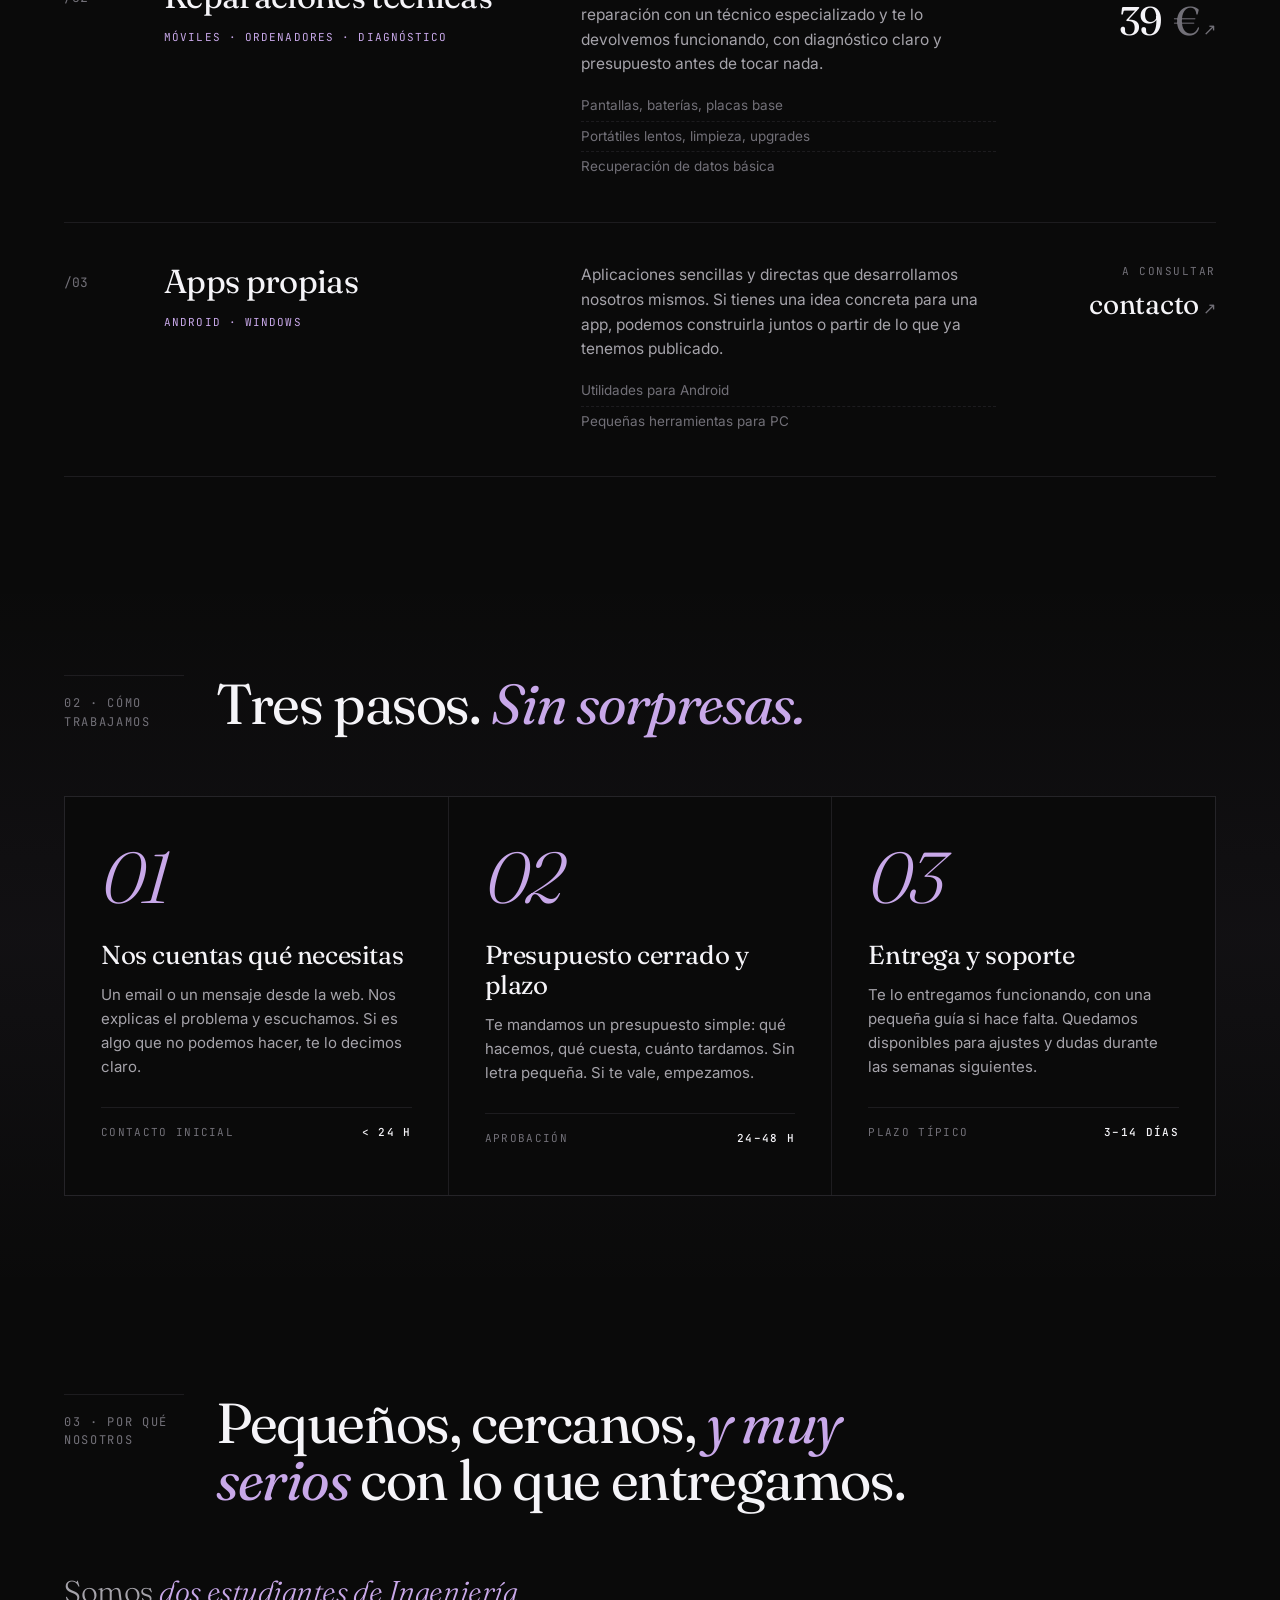
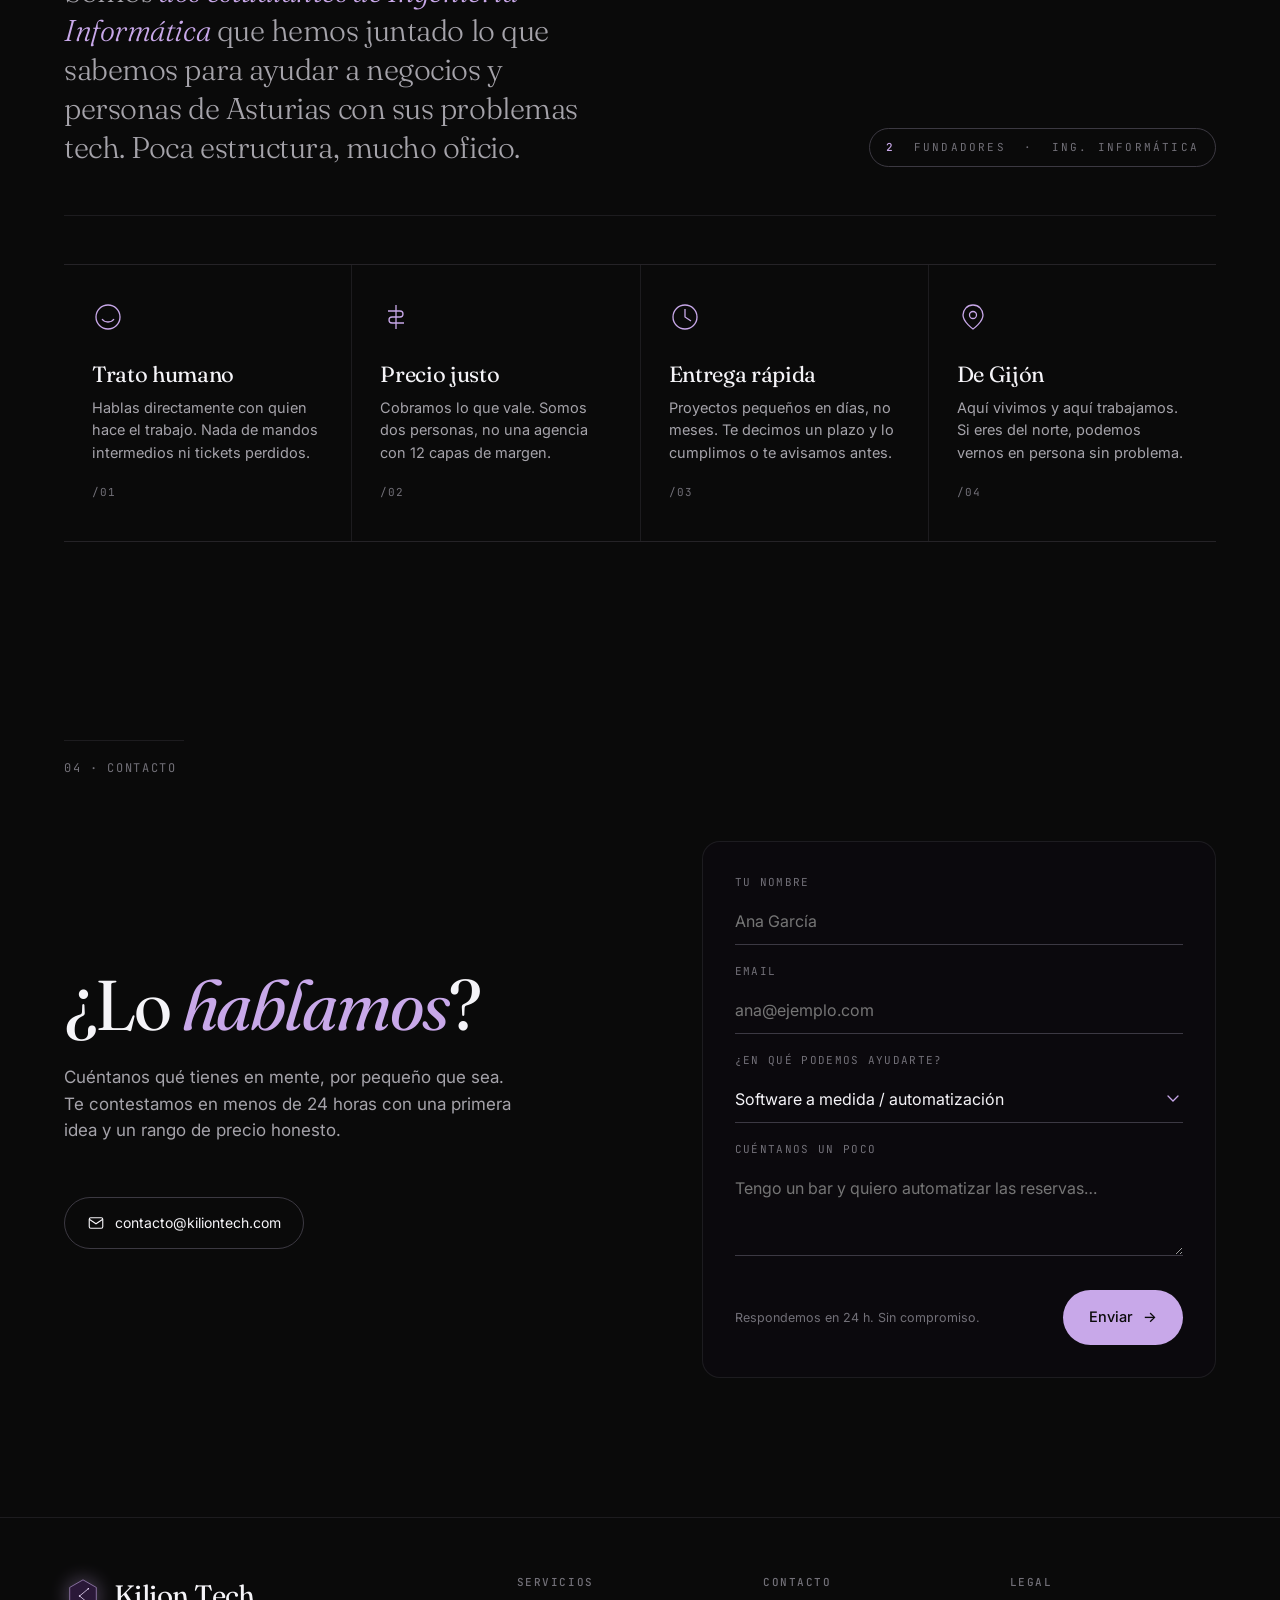
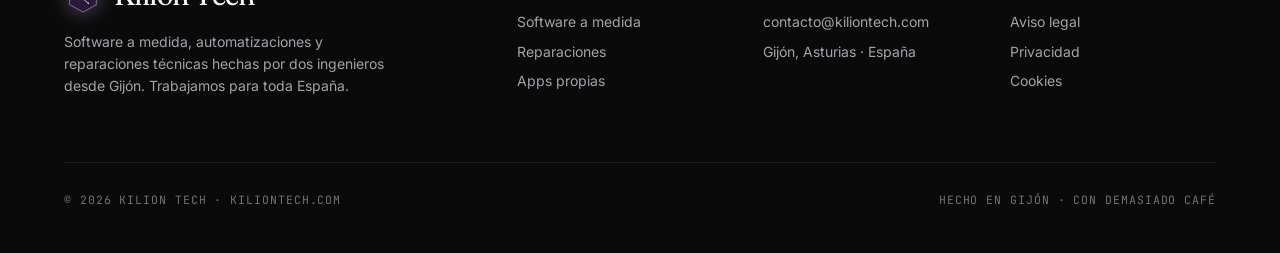
==== commit 4b047f97: "Merge pull request #1 from EstebanDCS/main correccion favicon, y revision enlaces internos de la pag" ====
--- a/index.html
+++ b/index.html
@@ -1,424 +1,522 @@
 <!doctype html>
-<html lang="es">
+<html lang="es" id="htmlRoot">
+
 <head>
-<meta charset="utf-8" />
-<meta name="viewport" content="width=device-width, initial-scale=1" />
-<title>Kilion Tech — Software, automatizaciones y reparaciones en Gijón</title>
-<meta name="description" content="Dos ingenieros de Gijón construyendo software a medida, automatizaciones y apps. Reparaciones técnicas coordinadas. Sin precios de agencia." />
-<link rel="icon" type="image/png" sizes="32x32" href="assets/favicon-32.png">
-<link rel="icon" type="image/png" sizes="64x64" href="assets/favicon-64.png">
-<link rel="apple-touch-icon" href="assets/apple-touch-icon.png">
-<meta name="theme-color" content="#0a0a0a">
-<link rel="preconnect" href="https://fonts.googleapis.com">
-<link rel="preconnect" href="https://fonts.gstatic.com" crossorigin>
-<link href="https://fonts.googleapis.com/css2?family=Fraunces:ital,opsz,wght@0,9..144,300;0,9..144,400;0,9..144,500;0,9..144,600;1,9..144,400&family=Inter:wght@300;400;500;600&family=JetBrains+Mono:wght@400;500&display=swap" rel="stylesheet">
-
-<link rel="stylesheet" href="assets/css/tokens.css?v=4">
-<link rel="stylesheet" href="assets/css/components.css?v=4">
-<link rel="stylesheet" href="assets/css/sections.css?v=4">
-
-<script>
-  // Defaults are inline + wrapped in EDITMODE markers so host can rewrite on disk.
-  window.TWEAK_DEFAULTS = /*EDITMODE-BEGIN*/{
-    "accent": "#c8a8e9",
-    "accentDeep": "#9b6fc4",
-    "bg": "#0a0a0a",
-    "heroVariant": "editorial",
-    "showGrain": true
-  }/*EDITMODE-END*/;
-</script>
+  <meta charset="utf-8" />
+  <meta name="viewport" content="width=device-width, initial-scale=1" />
+  <title>Kilion Tech</title>
+  <meta name="description"
+    content="Dos ingenieros de Gijón construyendo software a medida, automatizaciones y apps. Reparaciones técnicas coordinadas. Sin precios de agencia." />
+  <link rel="icon" type="image/svg+xml" href="assets/favicon.svg">
+  <link rel="icon" type="image/png" sizes="32x32" href="assets/favicon-32.png">
+  <link rel="icon" type="image/png" sizes="64x64" href="assets/favicon-64.png">
+  <link rel="apple-touch-icon" href="assets/apple-touch-icon.png">
+  <meta name="theme-color" content="#0a0a0a">
+  <link rel="preconnect" href="https://fonts.googleapis.com">
+  <link rel="preconnect" href="https://fonts.gstatic.com" crossorigin>
+  <link
+    href="https://fonts.googleapis.com/css2?family=Fraunces:ital,opsz,wght@0,9..144,300;0,9..144,400;0,9..144,500;0,9..144,600;1,9..144,400&family=Inter:wght@300;400;500;600&family=JetBrains+Mono:wght@400;500&display=swap"
+    rel="stylesheet">
+
+  <link rel="stylesheet" href="assets/css/tokens.css?v=4">
+  <link rel="stylesheet" href="assets/css/components.css?v=4">
+  <link rel="stylesheet" href="assets/css/sections.css?v=4">
+
+  <script>
+    // Defaults are inline + wrapped in EDITMODE markers so host can rewrite on disk.
+    window.TWEAK_DEFAULTS = /*EDITMODE-BEGIN*/{
+      "accent": "#c8a8e9",
+      "accentDeep": "#9b6fc4",
+      "bg": "#0a0a0a",
+      "heroVariant": "editorial",
+      "showGrain": true
+    }/*EDITMODE-END*/;
+  </script>
 </head>
+
 <body>
-<div class="grain" id="grainLayer"></div>
-
-<nav class="nav" id="nav">
-  <div class="wrap nav-inner">
-    <a class="brand" href="#top" data-screen-label="01 Nav" aria-label="Kilion Tech">
-      <span class="brand-mark" role="img" aria-label="Logo Kilion"></span>
-      <span>Kilion Tech</span>
-    </a>
-    <div class="nav-links">
-      <a href="#servicios">Servicios</a>
-      <a href="#proceso">Proceso</a>
-      <a href="#nosotros">Nosotros</a>
-      <a href="#contacto">Contacto</a>
+  <div class="grain" id="grainLayer"></div>
+
+  <nav class="nav" id="nav">
+    <div class="wrap nav-inner">
+      <a class="brand" href="#top" data-screen-label="01 Nav" aria-label="Kilion Tech">
+        <span class="brand-mark" role="img" aria-label="Logo Kilion"></span>
+        <span>Kilion Tech</span>
+      </a>
+      <div class="nav-links">
+        <a href="#servicios" data-i18n="nav.services">Servicios</a>
+        <a href="#proceso" data-i18n="nav.process">Proceso</a>
+        <a href="#nosotros" data-i18n="nav.about">Nosotros</a>
+        <a href="#contacto" data-i18n="nav.contact">Contacto</a>
+      </div>
+
+      <div class="nav-actions">
+        <a href="#contacto" class="nav-cta" data-i18n="nav.cta">Pedir presupuesto →</a>
+
+        <button type="button" class="lang-toggle" id="langToggle" aria-label="Switch language">
+          <svg width="16" height="16" viewBox="0 0 24 24" fill="none" stroke="currentColor" stroke-width="1.5"
+            stroke-linecap="round" stroke-linejoin="round">
+            <circle cx="12" cy="12" r="10" />
+            <path
+              d="M2 12h20M12 2a15.3 15.3 0 0 1 4 10 15.3 15.3 0 0 1-4 10 15.3 15.3 0 0 1-4-10A15.3 15.3 0 0 1 12 2z" />
+          </svg>
+          <span id="langLabel">EN</span>
+        </button>
+      </div>
     </div>
-    <a href="#contacto" class="nav-cta">Pedir presupuesto →</a>
-  </div>
-</nav>
-
-<main id="top">
-
-<!-- HERO -->
-<header class="hero" data-screen-label="02 Hero">
-  <div class="wrap">
-    <div class="hero-grid">
-      <div class="hero-copy">
-        <div class="hero-meta">
-          <span class="dot"></span>
-          <span>Gijón · Asturias</span>
-          <span style="color: var(--line-strong)">·</span>
-          <span>Abierto para nuevos proyectos</span>
-        </div>
-        <h1 class="hero-title">
-          Soluciones tech <span class="accent">a tu medida.</span>
-        </h1>
-        <p class="hero-sub">
-          Somos dos ingenieros de Gijón construyendo software, automatizaciones y reparando equipos para negocios pequeños y particulares. Sin precios de agencia, sin promesas vacías. Lo que necesitas, hecho y entregado.
-        </p>
-        <div class="hero-cta-row">
-          <a href="#contacto" class="btn btn-primary">Cuéntanos tu idea <span class="btn-arrow">→</span></a>
-          <a href="#servicios" class="btn btn-ghost">Ver servicios</a>
-        </div>
-      </div>
-
-      <div class="hero-logo" aria-hidden="true">
-        <div class="hero-logo-ring"></div>
-        <div class="hero-logo-ring inner"></div>
-        <svg viewBox="0 0 200 200" xmlns="http://www.w3.org/2000/svg">
-          <defs>
-            <linearGradient id="hexFill" x1="0" y1="0" x2="1" y2="1">
-              <stop offset="0%" stop-color="#2a1838" stop-opacity="0.85"/>
-              <stop offset="100%" stop-color="#1a0e24" stop-opacity="0.7"/>
-            </linearGradient>
-          </defs>
-          <polygon points="100,15 170,55 170,145 100,185 30,145 30,55"
-                   fill="url(#hexFill)"
-                   stroke="#c8a8e9" stroke-width="1.6" stroke-linejoin="round"/>
-          <polygon points="100,30 156,62 156,138 100,170 44,138 44,62"
-                   fill="none"
-                   stroke="#c8a8e9" stroke-width="0.6" stroke-opacity="0.35" stroke-linejoin="round"/>
-          <circle cx="100" cy="15" r="2" fill="#c8a8e9"/>
-          <circle cx="170" cy="55" r="2" fill="#c8a8e9"/>
-          <circle cx="170" cy="145" r="2" fill="#c8a8e9"/>
-          <circle cx="100" cy="185" r="2" fill="#c8a8e9"/>
-          <circle cx="30" cy="145" r="2" fill="#c8a8e9"/>
-          <circle cx="30" cy="55" r="2" fill="#c8a8e9"/>
-          <line x1="128" y1="62" x2="82" y2="100" stroke="#f0e0ff" stroke-width="2" stroke-linecap="round"/>
-          <line x1="82" y1="100" x2="128" y2="138" stroke="#f0e0ff" stroke-width="2" stroke-linecap="round"/>
-          <circle cx="128" cy="62" r="2.5" fill="#f0e0ff"/>
-          <circle cx="82" cy="100" r="2.5" fill="#f0e0ff"/>
-          <circle cx="128" cy="138" r="2.5" fill="#f0e0ff"/>
-          <circle cx="72" cy="72" r="1.5" fill="#c8a8e9" fill-opacity="0.7"/>
-          <circle cx="72" cy="128" r="1.5" fill="#c8a8e9" fill-opacity="0.7"/>
-        </svg>
+  </nav>
+
+  <main id="top">
+
+    <!-- HERO -->
+    <header class="hero" data-screen-label="02 Hero">
+      <div class="wrap">
+        <div class="hero-grid">
+          <div class="hero-copy">
+            <div class="hero-meta">
+              <span class="dot"></span>
+              <span data-i18n="hero.location">Gijón · Asturias</span>
+              <span style="color: var(--line-strong)">·</span>
+              <span data-i18n="hero.status">Abierto para nuevos proyectos</span>
+            </div>
+            <h1 class="hero-title">
+              <span data-i18n="hero.title">Soluciones tech </span><span class="accent" data-i18n="hero.title.accent">a
+                tu medida.</span>
+            </h1>
+            <p class="hero-sub" data-i18n="hero.sub">
+              Somos dos ingenieros de Gijón construyendo software, automatizaciones y reparando equipos para negocios
+              pequeños y particulares. Sin precios de agencia, sin promesas vacías. Lo que necesitas, hecho y entregado.
+            </p>
+            <div class="hero-cta-row">
+              <a href="#contacto" class="btn btn-primary"><span data-i18n="hero.cta.primary">Cuéntanos tu idea</span>
+                <span class="btn-arrow">→</span></a>
+              <a href="#servicios" class="btn btn-ghost" data-i18n="hero.cta.ghost">Ver servicios</a>
+            </div>
+          </div>
+
+          <div class="hero-logo" aria-hidden="true">
+            <div class="hero-logo-ring"></div>
+            <div class="hero-logo-ring inner"></div>
+            <svg viewBox="0 0 200 200" xmlns="http://www.w3.org/2000/svg">
+              <defs>
+                <linearGradient id="hexFill" x1="0" y1="0" x2="1" y2="1">
+                  <stop offset="0%" stop-color="#2a1838" stop-opacity="0.85" />
+                  <stop offset="100%" stop-color="#1a0e24" stop-opacity="0.7" />
+                </linearGradient>
+              </defs>
+              <polygon points="100,15 170,55 170,145 100,185 30,145 30,55" fill="url(#hexFill)" stroke="#c8a8e9"
+                stroke-width="1.6" stroke-linejoin="round" />
+              <polygon points="100,30 156,62 156,138 100,170 44,138 44,62" fill="none" stroke="#c8a8e9"
+                stroke-width="0.6" stroke-opacity="0.35" stroke-linejoin="round" />
+              <circle cx="100" cy="15" r="2" fill="#c8a8e9" />
+              <circle cx="170" cy="55" r="2" fill="#c8a8e9" />
+              <circle cx="170" cy="145" r="2" fill="#c8a8e9" />
+              <circle cx="100" cy="185" r="2" fill="#c8a8e9" />
+              <circle cx="30" cy="145" r="2" fill="#c8a8e9" />
+              <circle cx="30" cy="55" r="2" fill="#c8a8e9" />
+              <line x1="128" y1="62" x2="82" y2="100" stroke="#f0e0ff" stroke-width="2" stroke-linecap="round" />
+              <line x1="82" y1="100" x2="128" y2="138" stroke="#f0e0ff" stroke-width="2" stroke-linecap="round" />
+              <circle cx="128" cy="62" r="2.5" fill="#f0e0ff" />
+              <circle cx="82" cy="100" r="2.5" fill="#f0e0ff" />
+              <circle cx="128" cy="138" r="2.5" fill="#f0e0ff" />
+              <circle cx="72" cy="72" r="1.5" fill="#c8a8e9" fill-opacity="0.7" />
+              <circle cx="72" cy="128" r="1.5" fill="#c8a8e9" fill-opacity="0.7" />
+            </svg>
+          </div>
+        </div>
+
+        <div class="hero-footer">
+          <div><strong data-i18n="hero.stat1.strong">Desde 30 €</strong><span data-i18n="hero.stat1.label">software a
+              medida</span></div>
+          <div><strong data-i18n="hero.stat2.strong">Desde 39 €</strong><span
+              data-i18n="hero.stat2.label">reparaciones</span></div>
+          <div><strong data-i18n="hero.stat3.strong">48–72 h</strong><span data-i18n="hero.stat3.label">primera
+              respuesta</span></div>
+          <div><strong data-i18n="hero.stat4.strong">2</strong><span data-i18n="hero.stat4.label">ingenieros
+              detrás</span></div>
+        </div>
+      </div>
+    </header>
+
+    <!-- AUDIENCE TOGGLE (sticky above the audience-specific blocks) -->
+    <div class="audience-sticky" data-screen-label="01b Audiencia">
+      <div class="wrap audience-bar">
+        <div class="audience-toggle" role="tablist" aria-label="Tipo de cliente">
+          <span class="pill" id="audiencePill" aria-hidden="true"></span>
+          <button type="button" role="tab" data-audience="individuals" aria-pressed="true"
+            data-i18n="aud.individuals">Para individuos</button>
+          <button type="button" role="tab" data-audience="companies" aria-pressed="false" data-i18n="aud.companies">Para
+            empresas</button>
+        </div>
       </div>
     </div>
 
-    <div class="hero-footer">
-      <div><strong>Desde 30 €</strong><span>software a medida</span></div>
-      <div><strong>Desde 39 €</strong><span>reparaciones</span></div>
-      <div><strong>48–72 h</strong><span>primera respuesta</span></div>
-      <div><strong>2</strong><span>ingenieros detrás</span></div>
+    <!-- SERVICIOS (individuos) -->
+    <section class="block" id="servicios" data-audience-only="individuals" data-screen-label="03 Servicios">
+      <div class="wrap">
+        <div class="section-head">
+          <div class="section-num" data-i18n="srv.section">01 · Servicios</div>
+          <h2 data-i18n="srv.heading">Tres cosas que hacemos, <em>bien hechas</em>.</h2>
+        </div>
+
+        <div class="services">
+
+          <a href="#contacto" class="service">
+            <div class="service-idx">/01</div>
+            <div>
+              <h3 class="service-title" data-i18n="srv1.title">Software a medida y automatizaciones</h3>
+              <div class="service-tag" data-i18n="srv1.tag">scripts · bots · webs · integraciones</div>
+            </div>
+            <div class="service-desc">
+              <span data-i18n="srv1.desc">Herramientas que te ahorran horas cada semana. Resolvemos el problema real:
+                facturación automática, un bot
+                que responde en WhatsApp, una web sencilla que convierte, un script que limpia tu base de datos.</span>
+              <ul>
+                <li data-i18n="srv1.li1">Automatización de tareas repetitivas</li>
+                <li data-i18n="srv1.li2">Webs sencillas (landing, reservas, catálogo)</li>
+                <li data-i18n="srv1.li3">Integraciones entre apps que ya usas</li>
+              </ul>
+            </div>
+            <div class="service-price">
+              <span class="from" data-i18n="srv1.from">Desde</span>
+              <span class="amt">30<span class="eur"> €</span></span>
+              <span class="service-arrow">↗</span>
+            </div>
+          </a>
+
+          <a href="#contacto" class="service">
+            <div class="service-idx">/02</div>
+            <div>
+              <h3 class="service-title" data-i18n="srv2.title">Reparaciones técnicas</h3>
+              <div class="service-tag" data-i18n="srv2.tag">móviles · ordenadores · diagnóstico</div>
+            </div>
+            <div class="service-desc">
+              <span data-i18n="srv2.desc">Tú nos lo traes, nosotros coordinamos. Gestionamos la reparación con un
+                técnico especializado y te lo
+                devolvemos funcionando, con diagnóstico claro y presupuesto antes de tocar nada.</span>
+              <ul>
+                <li data-i18n="srv2.li1">Pantallas, baterías, placas base</li>
+                <li data-i18n="srv2.li2">Portátiles lentos, limpieza, upgrades</li>
+                <li data-i18n="srv2.li3">Recuperación de datos básica</li>
+              </ul>
+            </div>
+            <div class="service-price">
+              <span class="from" data-i18n="srv2.from">Desde</span>
+              <span class="amt">39<span class="eur"> €</span></span>
+              <span class="service-arrow">↗</span>
+            </div>
+          </a>
+
+          <a href="#contacto" class="service">
+            <div class="service-idx">/03</div>
+            <div>
+              <h3 class="service-title" data-i18n="srv3.title">Apps propias</h3>
+              <div class="service-tag" data-i18n="srv3.tag">android · windows</div>
+            </div>
+            <div class="service-desc">
+              <span data-i18n="srv3.desc">Aplicaciones sencillas y directas que desarrollamos nosotros mismos. Si tienes
+                una idea concreta para una
+                app, podemos construirla juntos o partir de lo que ya tenemos publicado.</span>
+              <ul>
+                <li data-i18n="srv3.li1">Utilidades para Android</li>
+                <li data-i18n="srv3.li2">Pequeñas herramientas para PC</li>
+              </ul>
+            </div>
+            <div class="service-price">
+              <span class="from" data-i18n="srv3.consult">A consultar</span>
+              <span class="amt" style="font-size: 28px; letter-spacing: -0.01em;"
+                data-i18n="srv3.contact">contacto</span>
+              <span class="service-arrow">↗</span>
+            </div>
+          </a>
+
+        </div>
+      </div>
+    </section>
+
+    <!-- EMPRESAS: CTA panel -->
+    <section class="block" id="empresas" data-audience-only="companies" data-screen-label="03b Empresas"
+      style="padding-block: clamp(40px, 6vh, 80px);">
+      <div class="wrap">
+        <div class="section-head">
+          <div class="section-num" data-i18n="biz.section">01 · Para empresas</div>
+          <h2 data-i18n="biz.heading">Cada empresa es distinta. <em>Cuéntanos</em> la tuya.</h2>
+        </div>
+
+        <div class="companies-panel">
+          <div>
+            <div class="kicker" data-i18n="biz.kicker">Proyectos a medida</div>
+            <h3 data-i18n="biz.h3">Nada de paquetes cerrados: <em>hablamos</em> y lo hacemos.</h3>
+            <p data-i18n="biz.p1">Para empresas no tiene sentido listar precios de catálogo: cada caso pide un análisis
+              propio. Nos cuentas
+              qué necesitas —un proceso que automatizar, una herramienta interna, una integración entre sistemas— y
+              después de escucharte te mandamos una propuesta clara con alcance, plazo y precio cerrado.</p>
+            <p data-i18n="biz.p2">Sin comerciales, sin presentaciones infladas y sin ataduras: si la propuesta no
+              encaja, no pasa nada.</p>
+            <div class="cta-row">
+              <a href="#contacto" class="btn btn-primary"><span data-i18n="biz.cta.primary">Cuéntanos tu proyecto</span>
+                <span class="btn-arrow">→</span></a>
+              <a href="mailto:contacto@kiliontech.com" class="btn btn-ghost">contacto@kiliontech.com</a>
+            </div>
+          </div>
+
+          <div class="bullets">
+            <h4 data-i18n="biz.bullets.title">Cómo solemos trabajar</h4>
+            <ul>
+              <li><span data-i18n="biz.b1"><b>Llamada inicial</b> de 20–30 min para entender el problema real, sin
+                  compromiso.</span></li>
+              <li><span data-i18n="biz.b2"><b>Propuesta por escrito</b> con alcance, hitos, plazo y precio
+                  cerrado.</span></li>
+              <li><span data-i18n="biz.b3"><b>Desarrollo iterativo</b>: te mostramos avances semanales, no
+                  desaparecemos.</span></li>
+              <li><span data-i18n="biz.b4"><b>Entrega y documentación</b> — el código es tuyo, sin dependencias
+                  ocultas.</span></li>
+              <li><span data-i18n="biz.b5"><b>Soporte posterior</b> acordado según lo que necesitéis, no por
+                  defecto.</span></li>
+            </ul>
+          </div>
+        </div>
+      </div>
+    </section>
+
+    <!-- PROCESO -->
+    <section class="block" id="proceso"
+      style="background: linear-gradient(180deg, transparent, color-mix(in oklch, var(--accent) 4%, transparent), transparent);"
+      data-screen-label="04 Proceso">
+      <div class="wrap">
+        <div class="section-head">
+          <div class="section-num" data-i18n="proc.section">02 · Cómo trabajamos</div>
+          <h2 data-i18n="proc.heading">Tres pasos. <em>Sin sorpresas.</em></h2>
+        </div>
+
+        <div class="process">
+          <div class="step">
+            <div class="step-num">01</div>
+            <h3 class="step-title" data-i18n="proc1.title">Nos cuentas qué necesitas</h3>
+            <p class="step-body" data-i18n="proc1.body">Un email o un mensaje desde la web. Nos explicas el problema y
+              escuchamos. Si es algo
+              que no podemos hacer, te lo decimos claro.</p>
+            <div class="step-time"><span data-i18n="proc1.label">Contacto inicial</span><b data-i18n="proc1.time">&lt;
+                24 h</b></div>
+          </div>
+          <div class="step">
+            <div class="step-num">02</div>
+            <h3 class="step-title" data-i18n="proc2.title">Presupuesto cerrado y plazo</h3>
+            <p class="step-body" data-i18n="proc2.body">Te mandamos un presupuesto simple: qué hacemos, qué cuesta,
+              cuánto tardamos. Sin letra
+              pequeña. Si te vale, empezamos.</p>
+            <div class="step-time"><span data-i18n="proc2.label">Aprobación</span><b data-i18n="proc2.time">24–48 h</b>
+            </div>
+          </div>
+          <div class="step">
+            <div class="step-num">03</div>
+            <h3 class="step-title" data-i18n="proc3.title">Entrega y soporte</h3>
+            <p class="step-body" data-i18n="proc3.body">Te lo entregamos funcionando, con una pequeña guía si hace
+              falta. Quedamos disponibles
+              para ajustes y dudas durante las semanas siguientes.</p>
+            <div class="step-time"><span data-i18n="proc3.label">Plazo típico</span><b data-i18n="proc3.time">3–14
+                días</b></div>
+          </div>
+        </div>
+      </div>
+    </section>
+
+    <!-- POR QUÉ NOSOTROS -->
+    <section class="block" id="nosotros" data-screen-label="05 Por qué nosotros">
+      <div class="wrap">
+        <div class="section-head">
+          <div class="section-num" data-i18n="about.section">03 · Por qué nosotros</div>
+          <h2 data-i18n="about.heading">Pequeños, cercanos, <em>y muy serios</em> con lo que entregamos.</h2>
+        </div>
+
+        <div class="founders-intro">
+          <p data-i18n="about.intro">Somos <em>dos estudiantes de Ingeniería Informática</em> que hemos juntado lo que
+            sabemos para ayudar a
+            negocios y personas de Asturias con sus problemas tech. Poca estructura, mucho oficio.</p>
+          <span class="badge" data-i18n="about.badge"><b>2</b> &nbsp;fundadores &nbsp;·&nbsp; Ing. Informática</span>
+        </div>
+
+        <div class="why-grid">
+          <div class="why">
+            <svg class="why-icon" viewBox="0 0 32 32" fill="none" stroke="currentColor" stroke-width="1.3">
+              <circle cx="16" cy="16" r="12" />
+              <path d="M10 18s2 3 6 3 6-3 6-3M12 13h.01M20 13h.01" />
+            </svg>
+            <h3 class="why-title" data-i18n="why1.title">Trato humano</h3>
+            <p class="why-body" data-i18n="why1.body">Hablas directamente con quien hace el trabajo. Nada de mandos
+              intermedios ni tickets
+              perdidos.</p>
+            <div class="why-kbd">/01</div>
+          </div>
+          <div class="why">
+            <svg class="why-icon" viewBox="0 0 32 32" fill="none" stroke="currentColor" stroke-width="1.3">
+              <path d="M16 4v24M8 10h12c2 0 3 1 3 3s-1 3-3 3H12c-2 0-3 1-3 3s1 3 3 3h12" />
+            </svg>
+            <h3 class="why-title" data-i18n="why2.title">Precio justo</h3>
+            <p class="why-body" data-i18n="why2.body">Cobramos lo que vale. Somos dos personas, no una agencia con 12
+              capas de margen.</p>
+            <div class="why-kbd">/02</div>
+          </div>
+          <div class="why">
+            <svg class="why-icon" viewBox="0 0 32 32" fill="none" stroke="currentColor" stroke-width="1.3">
+              <circle cx="16" cy="16" r="12" />
+              <path d="M16 8v8l6 4" />
+            </svg>
+            <h3 class="why-title" data-i18n="why3.title">Entrega rápida</h3>
+            <p class="why-body" data-i18n="why3.body">Proyectos pequeños en días, no meses. Te decimos un plazo y lo
+              cumplimos o te avisamos
+              antes.</p>
+            <div class="why-kbd">/03</div>
+          </div>
+          <div class="why">
+            <svg class="why-icon" viewBox="0 0 32 32" fill="none" stroke="currentColor" stroke-width="1.3">
+              <path d="M16 4C10 4 6 9 6 14c0 7 10 14 10 14s10-7 10-14c0-5-4-10-10-10z" />
+              <circle cx="16" cy="14" r="3.5" />
+            </svg>
+            <h3 class="why-title" data-i18n="why4.title">De Gijón</h3>
+            <p class="why-body" data-i18n="why4.body">Aquí vivimos y aquí trabajamos. Si eres del norte, podemos vernos
+              en persona sin
+              problema.</p>
+            <div class="why-kbd">/04</div>
+          </div>
+        </div>
+      </div>
+    </section>
+
+    <!-- CONTACTO -->
+    <section class="block" id="contacto" data-screen-label="06 Contacto">
+      <div class="wrap">
+        <div class="section-head">
+          <div class="section-num" data-i18n="contact.section">04 · Contacto</div>
+          <h2 style="opacity:0; position:absolute">Contacto</h2>
+        </div>
+
+        <div class="contact-wrap">
+          <div>
+            <h2 class="contact-big" data-i18n="contact.big">¿Lo <em>hablamos</em>?</h2>
+            <p class="contact-lead" data-i18n="contact.lead">Cuéntanos qué tienes en mente, por pequeño que sea. Te
+              contestamos en menos de 24
+              horas con una primera idea y un rango de precio honesto.</p>
+
+            <a href="mailto:contacto@kiliontech.com" class="wa-btn">
+              <svg width="18" height="18" viewBox="0 0 24 24" fill="none" stroke="currentColor" stroke-width="1.5">
+                <rect x="3" y="5" width="18" height="14" rx="2" />
+                <path d="m3 7 9 6 9-6" />
+              </svg>
+              contacto@kiliontech.com
+            </a>
+          </div>
+
+          <form class="contact-card" id="contactForm">
+            <input type="hidden" name="_captcha" value="false">
+            <input type="hidden" name="_subject" value="Nuevo mensaje desde kiliontech.com">
+            <input type="hidden" name="_template" value="table">
+            <input type="text" name="_honey" style="display:none">
+            <div class="field">
+              <label for="name" data-i18n="form.name">Tu nombre</label>
+              <input id="name" name="name" required placeholder="Ana García" data-i18n="form.name.ph"
+                data-i18n-attr="placeholder" />
+            </div>
+            <div class="field">
+              <label for="email" data-i18n="form.email">Email</label>
+              <input id="email" name="email" type="email" required placeholder="ana@ejemplo.com"
+                data-i18n="form.email.ph" data-i18n-attr="placeholder" />
+            </div>
+            <div class="field">
+              <label for="topic" data-i18n="form.topic">¿En qué podemos ayudarte?</label>
+              <select id="topic" name="topic">
+                <option data-i18n="form.topic.o1">Software a medida / automatización</option>
+                <option data-i18n="form.topic.o2">Reparación técnica</option>
+                <option data-i18n="form.topic.o3">App propia / idea nueva</option>
+                <option data-i18n="form.topic.o4">Otra cosa</option>
+              </select>
+            </div>
+            <div class="field">
+              <label for="msg" data-i18n="form.msg">Cuéntanos un poco</label>
+              <textarea id="msg" name="msg" placeholder="Tengo un bar y quiero automatizar las reservas…"
+                data-i18n="form.msg.ph" data-i18n-attr="placeholder"></textarea>
+            </div>
+            <div class="submit-row">
+              <small data-i18n="form.disclaimer">Respondemos en 24 h. Sin compromiso.</small>
+              <button type="submit" class="btn btn-primary"><span data-i18n="form.submit">Enviar</span> <span
+                  class="btn-arrow">→</span></button>
+            </div>
+            <div class="send-success" id="sent" data-i18n="form.success">Gracias — hemos recibido tu mensaje. Te
+              contestamos en menos de 24 h.
+            </div>
+            <div class="send-error" id="sendError"><span data-i18n="form.error">Hubo un error al enviar. Puedes
+                escribirnos directamente a</span> <a href="mailto:contacto@kiliontech.com">contacto@kiliontech.com</a>.
+            </div>
+          </form>
+        </div>
+      </div>
+    </section>
+
+  </main>
+
+  <footer class="site-foot" data-screen-label="07 Footer">
+    <div class="wrap">
+      <div class="foot-grid">
+        <div>
+          <div class="foot-brand"><span class="brand-mark" role="img" aria-label="Logo Kilion"></span> Kilion Tech</div>
+          <p class="foot-tag" data-i18n="foot.tagline">Software a medida, automatizaciones y reparaciones técnicas
+            hechas por dos ingenieros
+            desde Gijón. Trabajamos para toda España.</p>
+        </div>
+        <div class="foot-col">
+          <h5 data-i18n="foot.h.services">Servicios</h5>
+          <a href="#servicios" data-i18n="foot.custom">Software a medida</a>
+          <a href="#servicios" data-i18n="foot.repairs">Reparaciones</a>
+          <a href="#servicios" data-i18n="foot.apps">Apps propias</a>
+        </div>
+        <div class="foot-col">
+          <h5 data-i18n="foot.h.contact">Contacto</h5>
+          <a href="mailto:contacto@kiliontech.com">contacto@kiliontech.com</a>
+          <p data-i18n="foot.location">Gijón, Asturias · España</p>
+        </div>
+        <div class="foot-col">
+          <h5 data-i18n="foot.h.legal">Legal</h5>
+          <a href="legal/aviso-legal.html" data-i18n="foot.legal.notice">Aviso legal</a>
+          <a href="legal/privacidad.html" data-i18n="foot.legal.priv">Privacidad</a>
+          <a href="legal/cookies.html" data-i18n="foot.legal.cookies">Cookies</a>
+        </div>
+      </div>
+      <div class="foot-bottom">
+        <span data-i18n="foot.copy">© 2026 Kilion Tech · kiliontech.com</span>
+        <span data-i18n="foot.made">Hecho en Gijón · con demasiado café</span>
+      </div>
+    </div>
+  </footer>
+
+  <!-- Tweaks panel -->
+  <div id="tweaks" role="dialog" aria-label="Tweaks">
+    <h4>Tweaks</h4>
+    <div class="tweak-row">
+      <label data-i18n="tweak.accent">Acento</label>
+      <div class="swatch-row" id="accentSwatches">
+        <div class="swatch" data-accent="#c8a8e9" data-deep="#9b6fc4" style="background:#c8a8e9"></div>
+        <div class="swatch" data-accent="#b88fd6" data-deep="#7a4fb0" style="background:#b88fd6"></div>
+        <div class="swatch" data-accent="#e0b8f0" data-deep="#a478c8" style="background:#e0b8f0"></div>
+        <div class="swatch" data-accent="#d4a0e8" data-deep="#8858a8" style="background:#d4a0e8"></div>
+      </div>
+    </div>
+    <div class="tweak-row">
+      <label data-i18n="tweak.grain">Grano</label>
+      <input type="checkbox" id="grainToggle" checked />
+    </div>
+    <div class="tweak-row">
+      <label data-i18n="tweak.bg">Fondo</label>
+      <div class="swatch-row">
+        <div class="swatch" data-bg="#0a0a0a" style="background:#0a0a0a"></div>
+        <div class="swatch" data-bg="#0d0810" style="background:#0d0810"></div>
+        <div class="swatch" data-bg="#000000" style="background:#000000"></div>
+      </div>
     </div>
   </div>
-</header>
-
-<!-- AUDIENCE TOGGLE (sticky above the audience-specific blocks) -->
-<div class="audience-sticky" data-screen-label="01b Audiencia">
-  <div class="wrap audience-bar">
-    <div class="audience-toggle" role="tablist" aria-label="Tipo de cliente">
-      <span class="pill" id="audiencePill" aria-hidden="true"></span>
-      <button type="button" role="tab" data-audience="individuals" aria-pressed="true">Para individuos</button>
-      <button type="button" role="tab" data-audience="companies" aria-pressed="false">Para empresas</button>
-    </div>
-  </div>
-</div>
-
-<!-- SERVICIOS (individuos) -->
-<section class="block" id="servicios" data-audience-only="individuals" data-screen-label="03 Servicios">
-  <div class="wrap">
-    <div class="section-head">
-      <div class="section-num">01 · Servicios</div>
-      <h2>Tres cosas que hacemos, <em>bien hechas</em>.</h2>
-    </div>
-
-    <div class="services">
-
-      <a href="#contacto" class="service">
-        <div class="service-idx">/01</div>
-        <div>
-          <h3 class="service-title">Software a medida y automatizaciones</h3>
-          <div class="service-tag">scripts · bots · webs · integraciones</div>
-        </div>
-        <div class="service-desc">
-          Herramientas que te ahorran horas cada semana. Resolvemos el problema real: facturación automática, un bot que responde en WhatsApp, una web sencilla que convierte, un script que limpia tu base de datos.
-          <ul>
-            <li>Automatización de tareas repetitivas</li>
-            <li>Webs sencillas (landing, reservas, catálogo)</li>
-            <li>Integraciones entre apps que ya usas</li>
-          </ul>
-        </div>
-        <div class="service-price">
-          <span class="from">Desde</span>
-          <span class="amt">30<span class="eur"> €</span></span>
-          <span class="service-arrow">↗</span>
-        </div>
-      </a>
-
-      <a href="#contacto" class="service">
-        <div class="service-idx">/02</div>
-        <div>
-          <h3 class="service-title">Reparaciones técnicas</h3>
-          <div class="service-tag">móviles · ordenadores · diagnóstico</div>
-        </div>
-        <div class="service-desc">
-          Tú nos lo traes, nosotros coordinamos. Gestionamos la reparación con un técnico especializado y te lo devolvemos funcionando, con diagnóstico claro y presupuesto antes de tocar nada.
-          <ul>
-            <li>Pantallas, baterías, placas base</li>
-            <li>Portátiles lentos, limpieza, upgrades</li>
-            <li>Recuperación de datos básica</li>
-          </ul>
-        </div>
-        <div class="service-price">
-          <span class="from">Desde</span>
-          <span class="amt">39<span class="eur"> €</span></span>
-          <span class="service-arrow">↗</span>
-        </div>
-      </a>
-
-      <a href="#contacto" class="service">
-        <div class="service-idx">/03</div>
-        <div>
-          <h3 class="service-title">Apps propias</h3>
-          <div class="service-tag">android · windows</div>
-        </div>
-        <div class="service-desc">
-          Aplicaciones sencillas y directas que desarrollamos nosotros mismos. Si tienes una idea concreta para una app, podemos construirla juntos o partir de lo que ya tenemos publicado.
-          <ul>
-            <li>Utilidades para Android</li>
-            <li>Pequeñas herramientas para PC</li>
-          </ul>
-        </div>
-        <div class="service-price">
-          <span class="from">A consultar</span>
-          <span class="amt" style="font-size: 28px; letter-spacing: -0.01em;">contacto</span>
-          <span class="service-arrow">↗</span>
-        </div>
-      </a>
-
-    </div>
-  </div>
-</section>
-
-<!-- EMPRESAS: CTA panel -->
-<section class="block" id="empresas" data-audience-only="companies" data-screen-label="03b Empresas" style="padding-block: clamp(40px, 6vh, 80px);">
-  <div class="wrap">
-    <div class="section-head">
-      <div class="section-num">01 · Para empresas</div>
-      <h2>Cada empresa es distinta. <em>Cuéntanos</em> la tuya.</h2>
-    </div>
-
-    <div class="companies-panel">
-      <div>
-        <div class="kicker">Proyectos a medida</div>
-        <h3>Nada de paquetes cerrados: <em>hablamos</em> y lo hacemos.</h3>
-        <p>Para empresas no tiene sentido listar precios de catálogo: cada caso pide un análisis propio. Nos cuentas qué necesitas —un proceso que automatizar, una herramienta interna, una integración entre sistemas— y después de escucharte te mandamos una propuesta clara con alcance, plazo y precio cerrado.</p>
-        <p>Sin comerciales, sin presentaciones infladas y sin ataduras: si la propuesta no encaja, no pasa nada.</p>
-        <div class="cta-row">
-          <a href="#contacto" class="btn btn-primary">Cuéntanos tu proyecto <span class="btn-arrow">→</span></a>
-          <a href="mailto:contacto@kiliontech.com" class="btn btn-ghost">contacto@kiliontech.com</a>
-        </div>
-      </div>
-
-      <div class="bullets">
-        <h4>Cómo solemos trabajar</h4>
-        <ul>
-          <li><span><b>Llamada inicial</b> de 20–30 min para entender el problema real, sin compromiso.</span></li>
-          <li><span><b>Propuesta por escrito</b> con alcance, hitos, plazo y precio cerrado.</span></li>
-          <li><span><b>Desarrollo iterativo</b>: te mostramos avances semanales, no desaparecemos.</span></li>
-          <li><span><b>Entrega y documentación</b> — el código es tuyo, sin dependencias ocultas.</span></li>
-          <li><span><b>Soporte posterior</b> acordado según lo que necesitéis, no por defecto.</span></li>
-        </ul>
-      </div>
-    </div>
-  </div>
-</section>
-
-<!-- PROCESO -->
-<section class="block" id="proceso" style="background: linear-gradient(180deg, transparent, color-mix(in oklch, var(--accent) 4%, transparent), transparent);" data-screen-label="04 Proceso">
-  <div class="wrap">
-    <div class="section-head">
-      <div class="section-num">02 · Cómo trabajamos</div>
-      <h2>Tres pasos. <em>Sin sorpresas.</em></h2>
-    </div>
-
-    <div class="process">
-      <div class="step">
-        <div class="step-num">01</div>
-        <h3 class="step-title">Nos cuentas qué necesitas</h3>
-        <p class="step-body">Un email o un mensaje desde la web. Nos explicas el problema y escuchamos. Si es algo que no podemos hacer, te lo decimos claro.</p>
-        <div class="step-time"><span>Contacto inicial</span><b>&lt; 24 h</b></div>
-      </div>
-      <div class="step">
-        <div class="step-num">02</div>
-        <h3 class="step-title">Presupuesto cerrado y plazo</h3>
-        <p class="step-body">Te mandamos un presupuesto simple: qué hacemos, qué cuesta, cuánto tardamos. Sin letra pequeña. Si te vale, empezamos.</p>
-        <div class="step-time"><span>Aprobación</span><b>24–48 h</b></div>
-      </div>
-      <div class="step">
-        <div class="step-num">03</div>
-        <h3 class="step-title">Entrega y soporte</h3>
-        <p class="step-body">Te lo entregamos funcionando, con una pequeña guía si hace falta. Quedamos disponibles para ajustes y dudas durante las semanas siguientes.</p>
-        <div class="step-time"><span>Plazo típico</span><b>3–14 días</b></div>
-      </div>
-    </div>
-  </div>
-</section>
-
-<!-- POR QUÉ NOSOTROS -->
-<section class="block" id="nosotros" data-screen-label="05 Por qué nosotros">
-  <div class="wrap">
-    <div class="section-head">
-      <div class="section-num">03 · Por qué nosotros</div>
-      <h2>Pequeños, cercanos, <em>y muy serios</em> con lo que entregamos.</h2>
-    </div>
-
-    <div class="founders-intro">
-      <p>Somos <em>dos estudiantes de Ingeniería Informática</em> que hemos juntado lo que sabemos para ayudar a negocios y personas de Asturias con sus problemas tech. Poca estructura, mucho oficio.</p>
-      <span class="badge"><b>2</b> &nbsp;fundadores &nbsp;·&nbsp; Ing. Informática</span>
-    </div>
-
-    <div class="why-grid">
-      <div class="why">
-        <svg class="why-icon" viewBox="0 0 32 32" fill="none" stroke="currentColor" stroke-width="1.3"><circle cx="16" cy="16" r="12"/><path d="M10 18s2 3 6 3 6-3 6-3M12 13h.01M20 13h.01"/></svg>
-        <h3 class="why-title">Trato humano</h3>
-        <p class="why-body">Hablas directamente con quien hace el trabajo. Nada de mandos intermedios ni tickets perdidos.</p>
-        <div class="why-kbd">/01</div>
-      </div>
-      <div class="why">
-        <svg class="why-icon" viewBox="0 0 32 32" fill="none" stroke="currentColor" stroke-width="1.3"><path d="M16 4v24M8 10h12c2 0 3 1 3 3s-1 3-3 3H12c-2 0-3 1-3 3s1 3 3 3h12"/></svg>
-        <h3 class="why-title">Precio justo</h3>
-        <p class="why-body">Cobramos lo que vale. Somos dos personas, no una agencia con 12 capas de margen.</p>
-        <div class="why-kbd">/02</div>
-      </div>
-      <div class="why">
-        <svg class="why-icon" viewBox="0 0 32 32" fill="none" stroke="currentColor" stroke-width="1.3"><circle cx="16" cy="16" r="12"/><path d="M16 8v8l6 4"/></svg>
-        <h3 class="why-title">Entrega rápida</h3>
-        <p class="why-body">Proyectos pequeños en días, no meses. Te decimos un plazo y lo cumplimos o te avisamos antes.</p>
-        <div class="why-kbd">/03</div>
-      </div>
-      <div class="why">
-        <svg class="why-icon" viewBox="0 0 32 32" fill="none" stroke="currentColor" stroke-width="1.3"><path d="M16 4C10 4 6 9 6 14c0 7 10 14 10 14s10-7 10-14c0-5-4-10-10-10z"/><circle cx="16" cy="14" r="3.5"/></svg>
-        <h3 class="why-title">De Gijón</h3>
-        <p class="why-body">Aquí vivimos y aquí trabajamos. Si eres del norte, podemos vernos en persona sin problema.</p>
-        <div class="why-kbd">/04</div>
-      </div>
-    </div>
-  </div>
-</section>
-
-<!-- CONTACTO -->
-<section class="block" id="contacto" data-screen-label="06 Contacto">
-  <div class="wrap">
-    <div class="section-head">
-      <div class="section-num">04 · Contacto</div>
-      <h2 style="opacity:0; position:absolute">Contacto</h2>
-    </div>
-
-    <div class="contact-wrap">
-      <div>
-        <h2 class="contact-big">¿Lo <em>hablamos</em>?</h2>
-        <p class="contact-lead">Cuéntanos qué tienes en mente, por pequeño que sea. Te contestamos en menos de 24 horas con una primera idea y un rango de precio honesto.</p>
-
-        <a href="mailto:contacto@kiliontech.com" class="wa-btn">
-          <svg width="18" height="18" viewBox="0 0 24 24" fill="none" stroke="currentColor" stroke-width="1.5"><rect x="3" y="5" width="18" height="14" rx="2"/><path d="m3 7 9 6 9-6"/></svg>
-          contacto@kiliontech.com
-        </a>
-      </div>
-
-      <form class="contact-card" onsubmit="return submitForm(event)">
-        <div class="field">
-          <label for="name">Tu nombre</label>
-          <input id="name" name="name" required placeholder="Ana García" />
-        </div>
-        <div class="field">
-          <label for="email">Email</label>
-          <input id="email" name="email" type="email" required placeholder="ana@ejemplo.com" />
-        </div>
-        <div class="field">
-          <label for="topic">¿En qué podemos ayudarte?</label>
-          <select id="topic" name="topic">
-            <option>Software a medida / automatización</option>
-            <option>Reparación técnica</option>
-            <option>App propia / idea nueva</option>
-            <option>Otra cosa</option>
-          </select>
-        </div>
-        <div class="field">
-          <label for="msg">Cuéntanos un poco</label>
-          <textarea id="msg" name="msg" placeholder="Tengo un bar y quiero automatizar las reservas…"></textarea>
-        </div>
-        <div class="submit-row">
-          <small>Respondemos en 24 h. Sin compromiso.</small>
-          <button type="submit" class="btn btn-primary">Enviar <span class="btn-arrow">→</span></button>
-        </div>
-        <div class="send-success" id="sent">Gracias — hemos recibido tu mensaje. Te contestamos en menos de 24 h.</div>
-      </form>
-    </div>
-  </div>
-</section>
-
-</main>
-
-<footer class="site-foot" data-screen-label="07 Footer">
-  <div class="wrap">
-    <div class="foot-grid">
-      <div>
-        <div class="foot-brand"><span class="brand-mark" role="img" aria-label="Logo Kilion"></span> Kilion Tech</div>
-        <p class="foot-tag">Software a medida, automatizaciones y reparaciones técnicas hechas por dos ingenieros desde Gijón. Trabajamos para toda España.</p>
-      </div>
-      <div class="foot-col">
-        <h5>Servicios</h5>
-        <a href="#servicios">Software a medida</a>
-        <a href="#servicios">Reparaciones</a>
-        <a href="#servicios">Apps propias</a>
-      </div>
-      <div class="foot-col">
-        <h5>Contacto</h5>
-        <a href="mailto:contacto@kiliontech.com">contacto@kiliontech.com</a>
-        <p>Gijón, Asturias · España</p>
-      </div>
-      <div class="foot-col">
-        <h5>Legal</h5>
-        <a href="legal/aviso-legal.html">Aviso legal</a>
-        <a href="legal/privacidad.html">Privacidad</a>
-        <a href="legal/cookies.html">Cookies</a>
-      </div>
-    </div>
-    <div class="foot-bottom">
-      <span>© 2026 Kilion Tech · kiliontech.com</span>
-      <span>Hecho en Gijón · con demasiado café</span>
-    </div>
-  </div>
-</footer>
-
-<!-- Tweaks panel -->
-<div id="tweaks" role="dialog" aria-label="Tweaks">
-  <h4>Tweaks</h4>
-  <div class="tweak-row">
-    <label>Acento</label>
-    <div class="swatch-row" id="accentSwatches">
-      <div class="swatch" data-accent="#c8a8e9" data-deep="#9b6fc4" style="background:#c8a8e9"></div>
-      <div class="swatch" data-accent="#b88fd6" data-deep="#7a4fb0" style="background:#b88fd6"></div>
-      <div class="swatch" data-accent="#e0b8f0" data-deep="#a478c8" style="background:#e0b8f0"></div>
-      <div class="swatch" data-accent="#d4a0e8" data-deep="#8858a8" style="background:#d4a0e8"></div>
-    </div>
-  </div>
-  <div class="tweak-row">
-    <label>Grano</label>
-    <input type="checkbox" id="grainToggle" checked />
-  </div>
-  <div class="tweak-row">
-    <label>Fondo</label>
-    <div class="swatch-row">
-      <div class="swatch" data-bg="#0a0a0a" style="background:#0a0a0a"></div>
-      <div class="swatch" data-bg="#0d0810" style="background:#0d0810"></div>
-      <div class="swatch" data-bg="#000000" style="background:#000000"></div>
-    </div>
-  </div>
-</div>
-
-<script src="assets/js/main.js?v=4"></script>
+
+  <script src="assets/js/i18n.js?v=1"></script>
+  <script src="assets/js/main.js?v=4"></script>
+  <script>window.KT_I18N.init();</script>
 </body>
-</html>
+
+</html>
--- a/assets/css/sections.css
+++ b/assets/css/sections.css
@@ -400,6 +400,23 @@
   background: color-mix(in oklch, var(--accent) 8%, transparent);
 }
 .send-success.show { display: block; }
+.send-error {
+  display: none; padding: 16px; margin-top: 16px;
+  border: 1px solid #e55; border-radius: 12px;
+  color: #f88; font-size: 14px;
+  background: rgba(200, 50, 50, 0.08);
+}
+.send-error a { color: var(--accent); text-decoration: underline; }
+.send-error.show { display: block; }
+.btn-spinner {
+  display: inline-block; width: 14px; height: 14px;
+  border: 2px solid rgba(255,255,255,0.3);
+  border-top-color: #fff;
+  border-radius: 50%;
+  animation: spin-btn .6s linear infinite;
+  vertical-align: middle;
+}
+@keyframes spin-btn { to { transform: rotate(360deg); } }
 
 /* ==========================================================
    Legal pages — shared layout
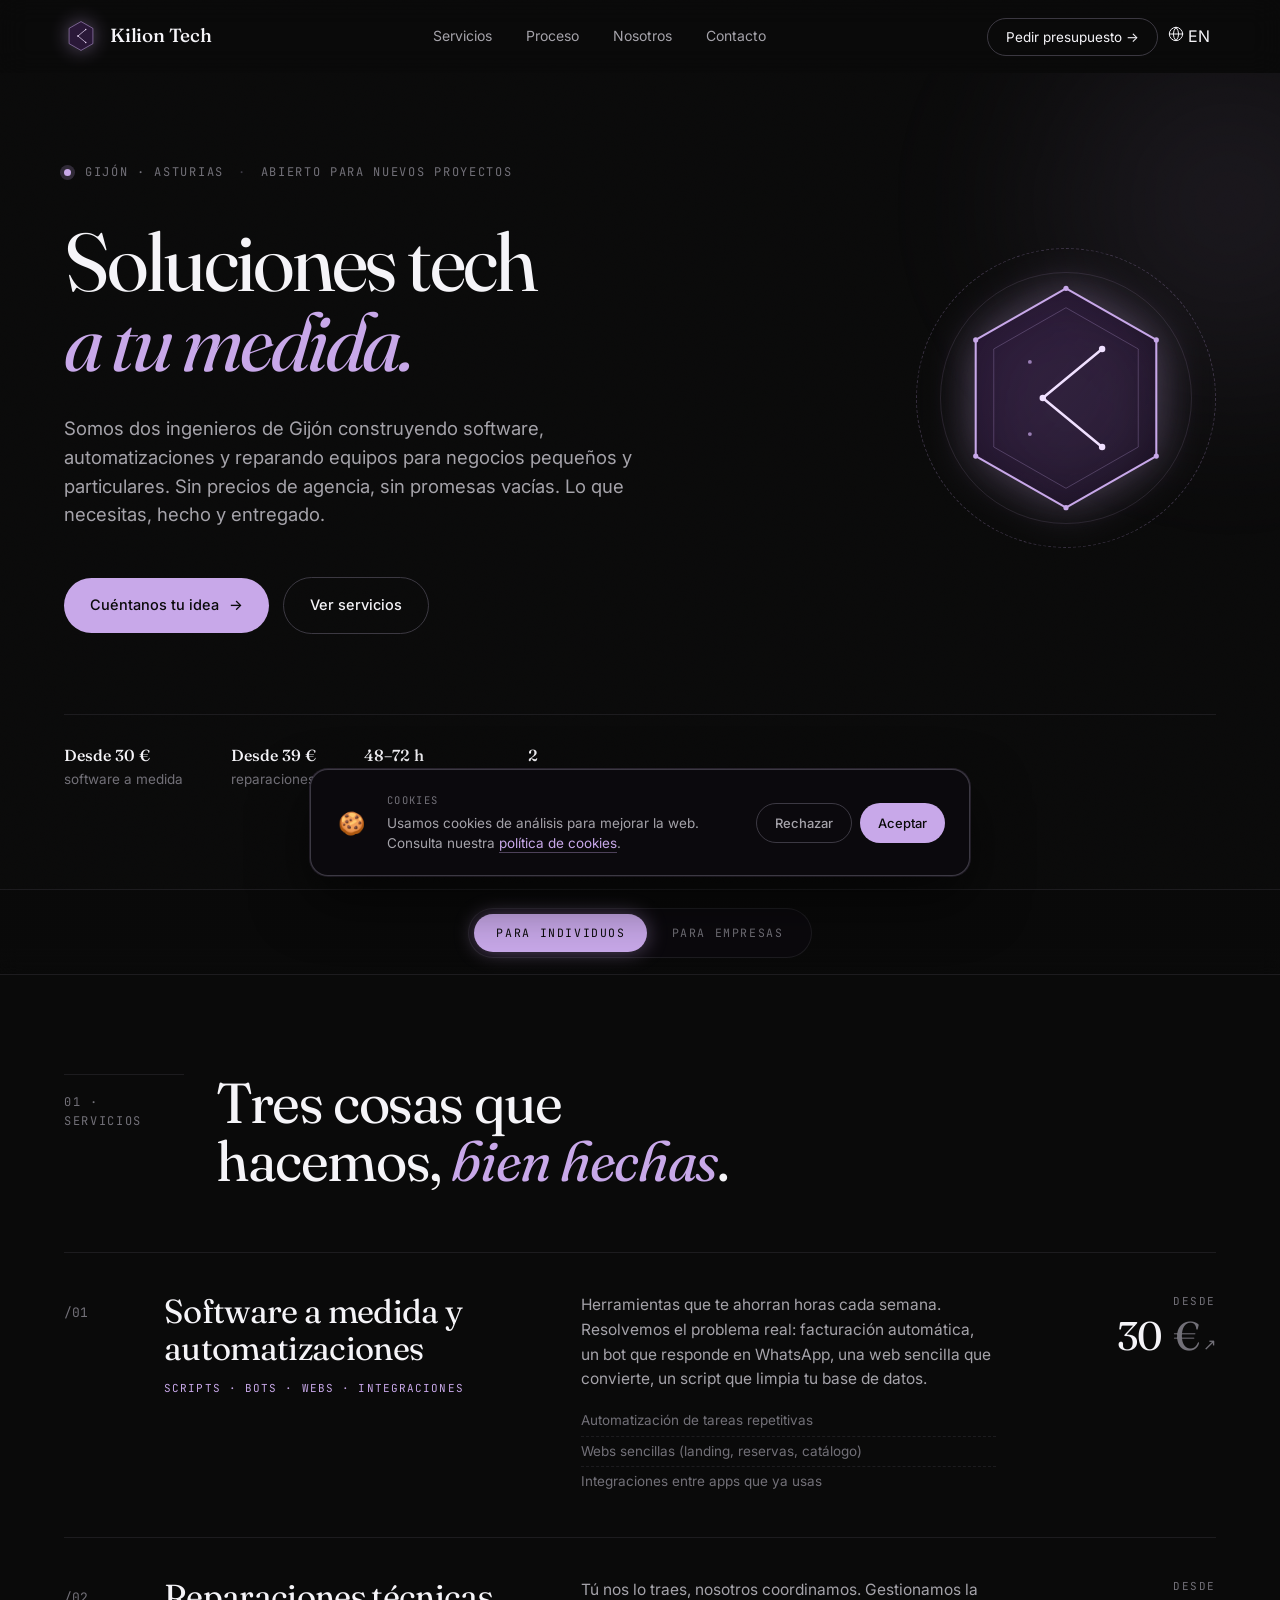
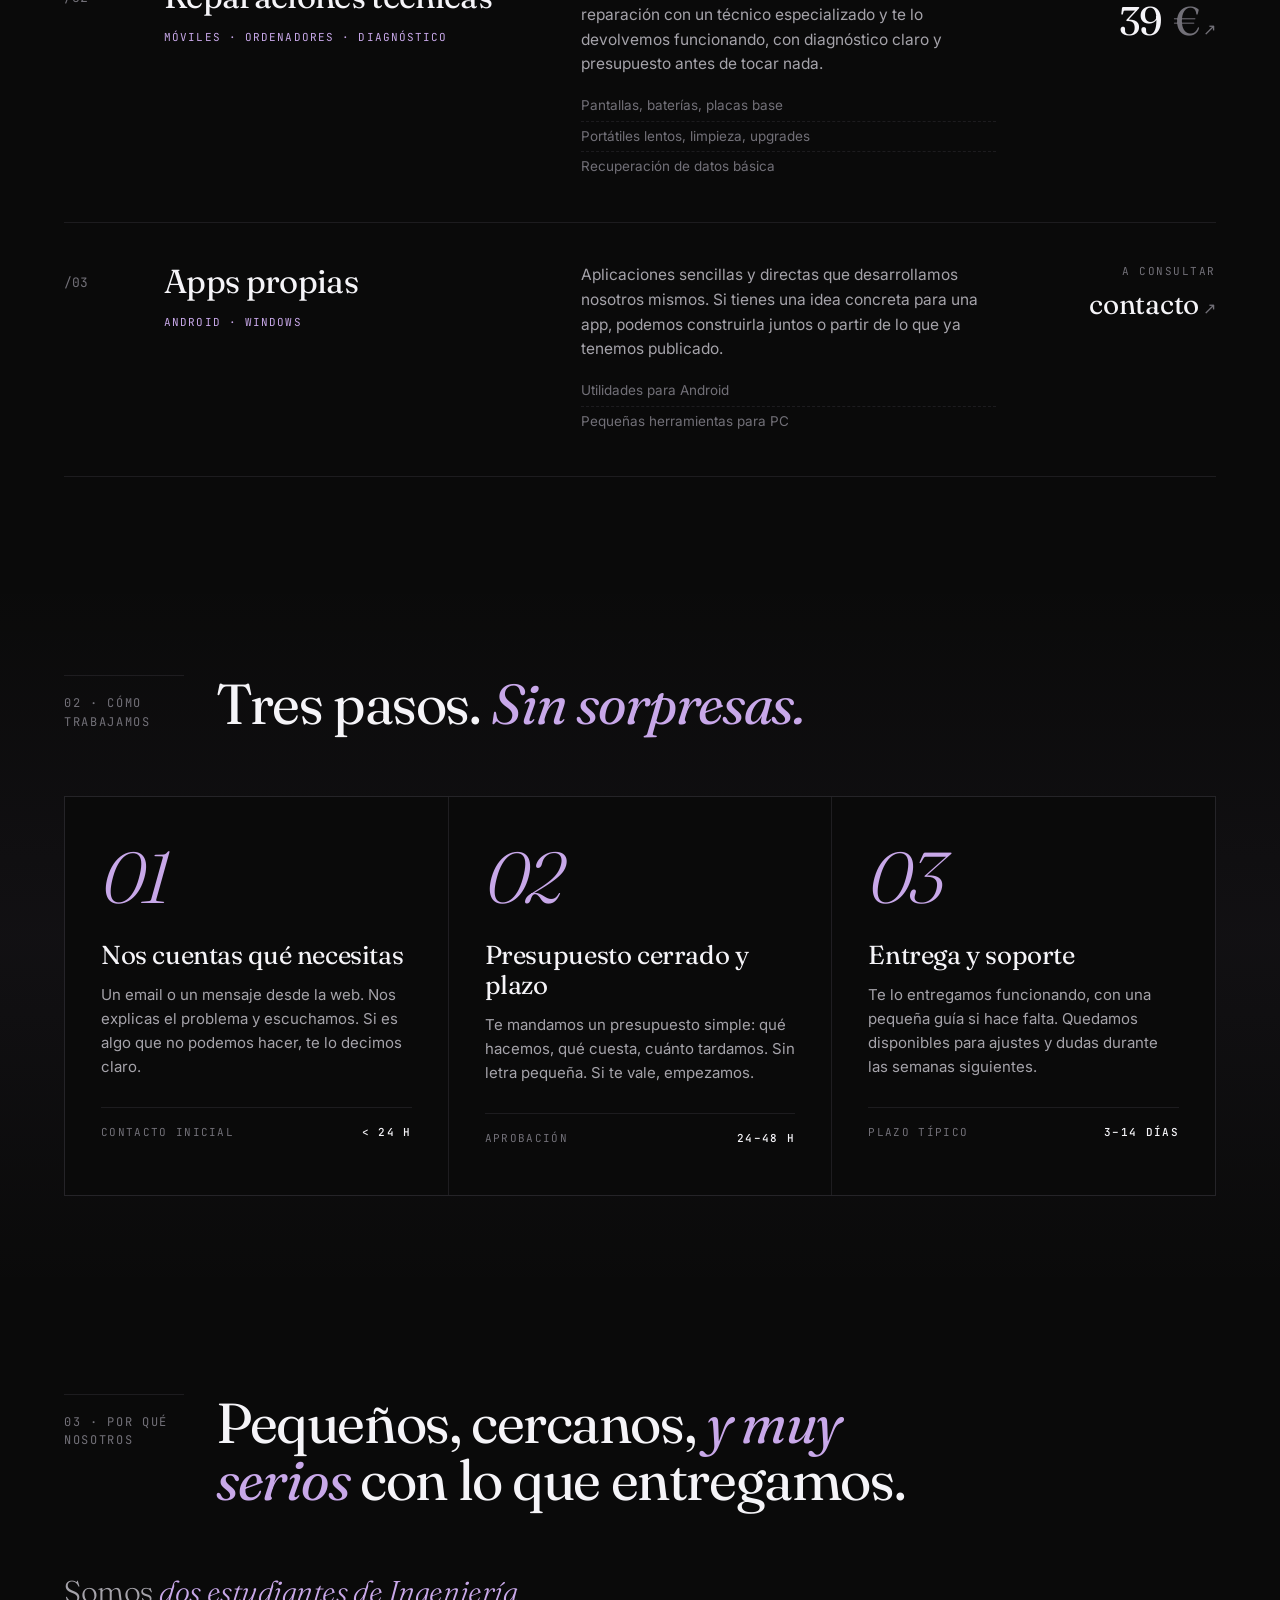
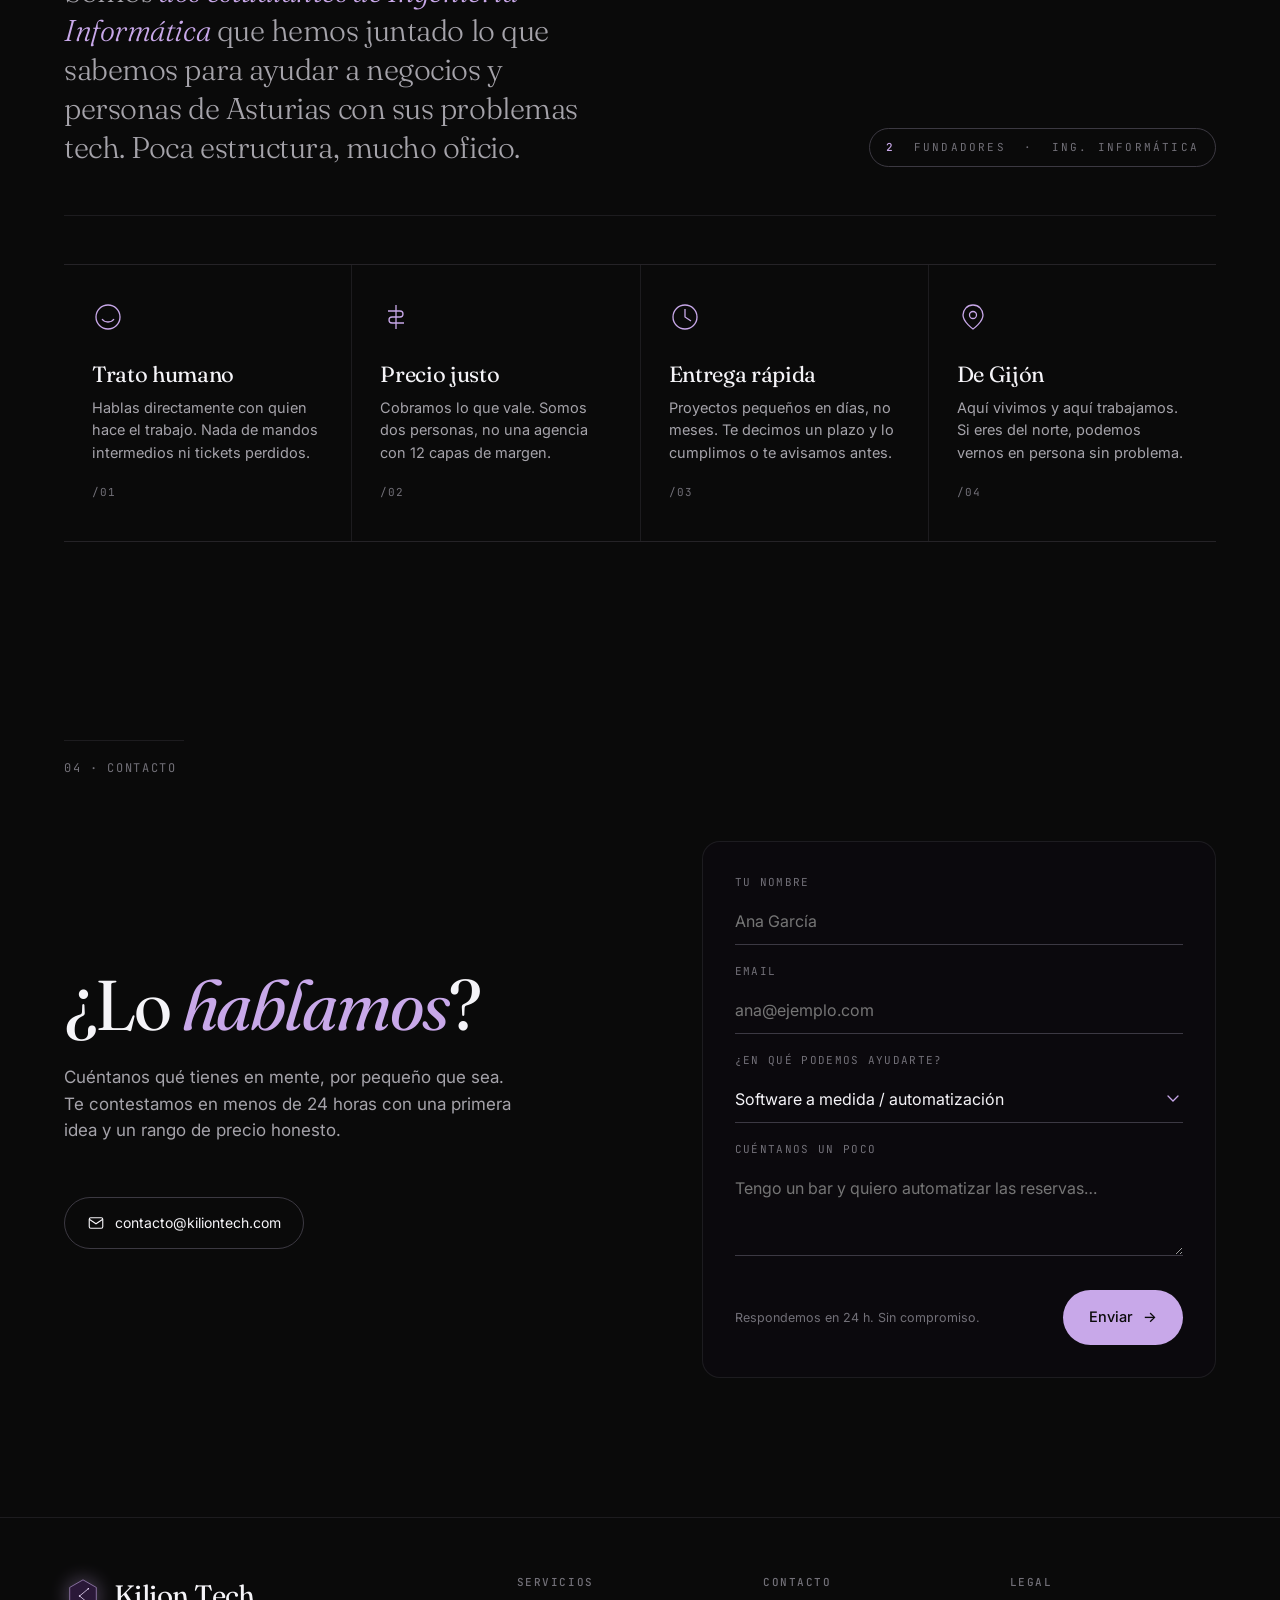
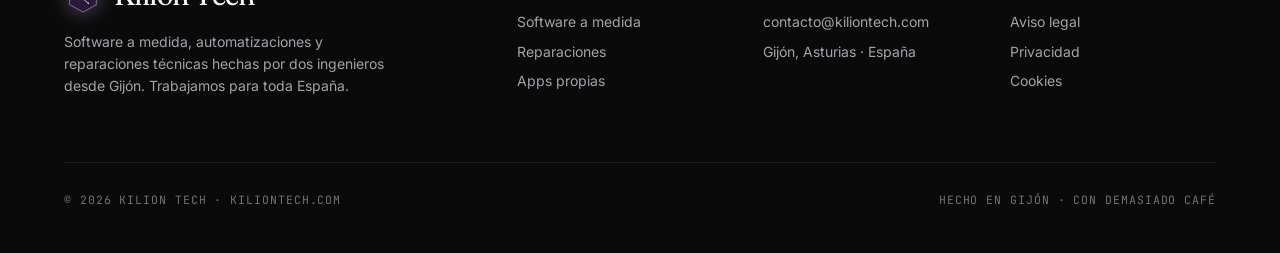
==== commit d164687a: "pop-up cookies" ====
--- a/index.html
+++ b/index.html
@@ -2,15 +2,27 @@
 <html lang="es" id="htmlRoot">
 
 <head>
+  <!-- Google tag (gtag.js) + Consent Mode v2 -->
+  <script async src="https://www.googletagmanager.com/gtag/js?id=G-586BW54S08"></script>
+  <script>
+    window.dataLayer = window.dataLayer || [];
+    function gtag(){dataLayer.push(arguments);}
+    gtag('consent', 'default', { analytics_storage: 'denied', ad_storage: 'denied', wait_for_update: 500 });
+    gtag('js', new Date());
+    gtag('config', 'G-586BW54S08');
+  </script>
+  <script src="assets/js/cookie-consent.js"></script>
   <meta charset="utf-8" />
   <meta name="viewport" content="width=device-width, initial-scale=1" />
   <title>Kilion Tech</title>
   <meta name="description"
     content="Dos ingenieros de Gijón construyendo software a medida, automatizaciones y apps. Reparaciones técnicas coordinadas. Sin precios de agencia." />
+  <link rel="icon" href="favicon.ico" sizes="32x32">
   <link rel="icon" type="image/svg+xml" href="assets/favicon.svg">
   <link rel="icon" type="image/png" sizes="32x32" href="assets/favicon-32.png">
   <link rel="icon" type="image/png" sizes="64x64" href="assets/favicon-64.png">
   <link rel="apple-touch-icon" href="assets/apple-touch-icon.png">
+  <link rel="manifest" href="site.webmanifest">
   <meta name="theme-color" content="#0a0a0a">
   <link rel="preconnect" href="https://fonts.googleapis.com">
   <link rel="preconnect" href="https://fonts.gstatic.com" crossorigin>
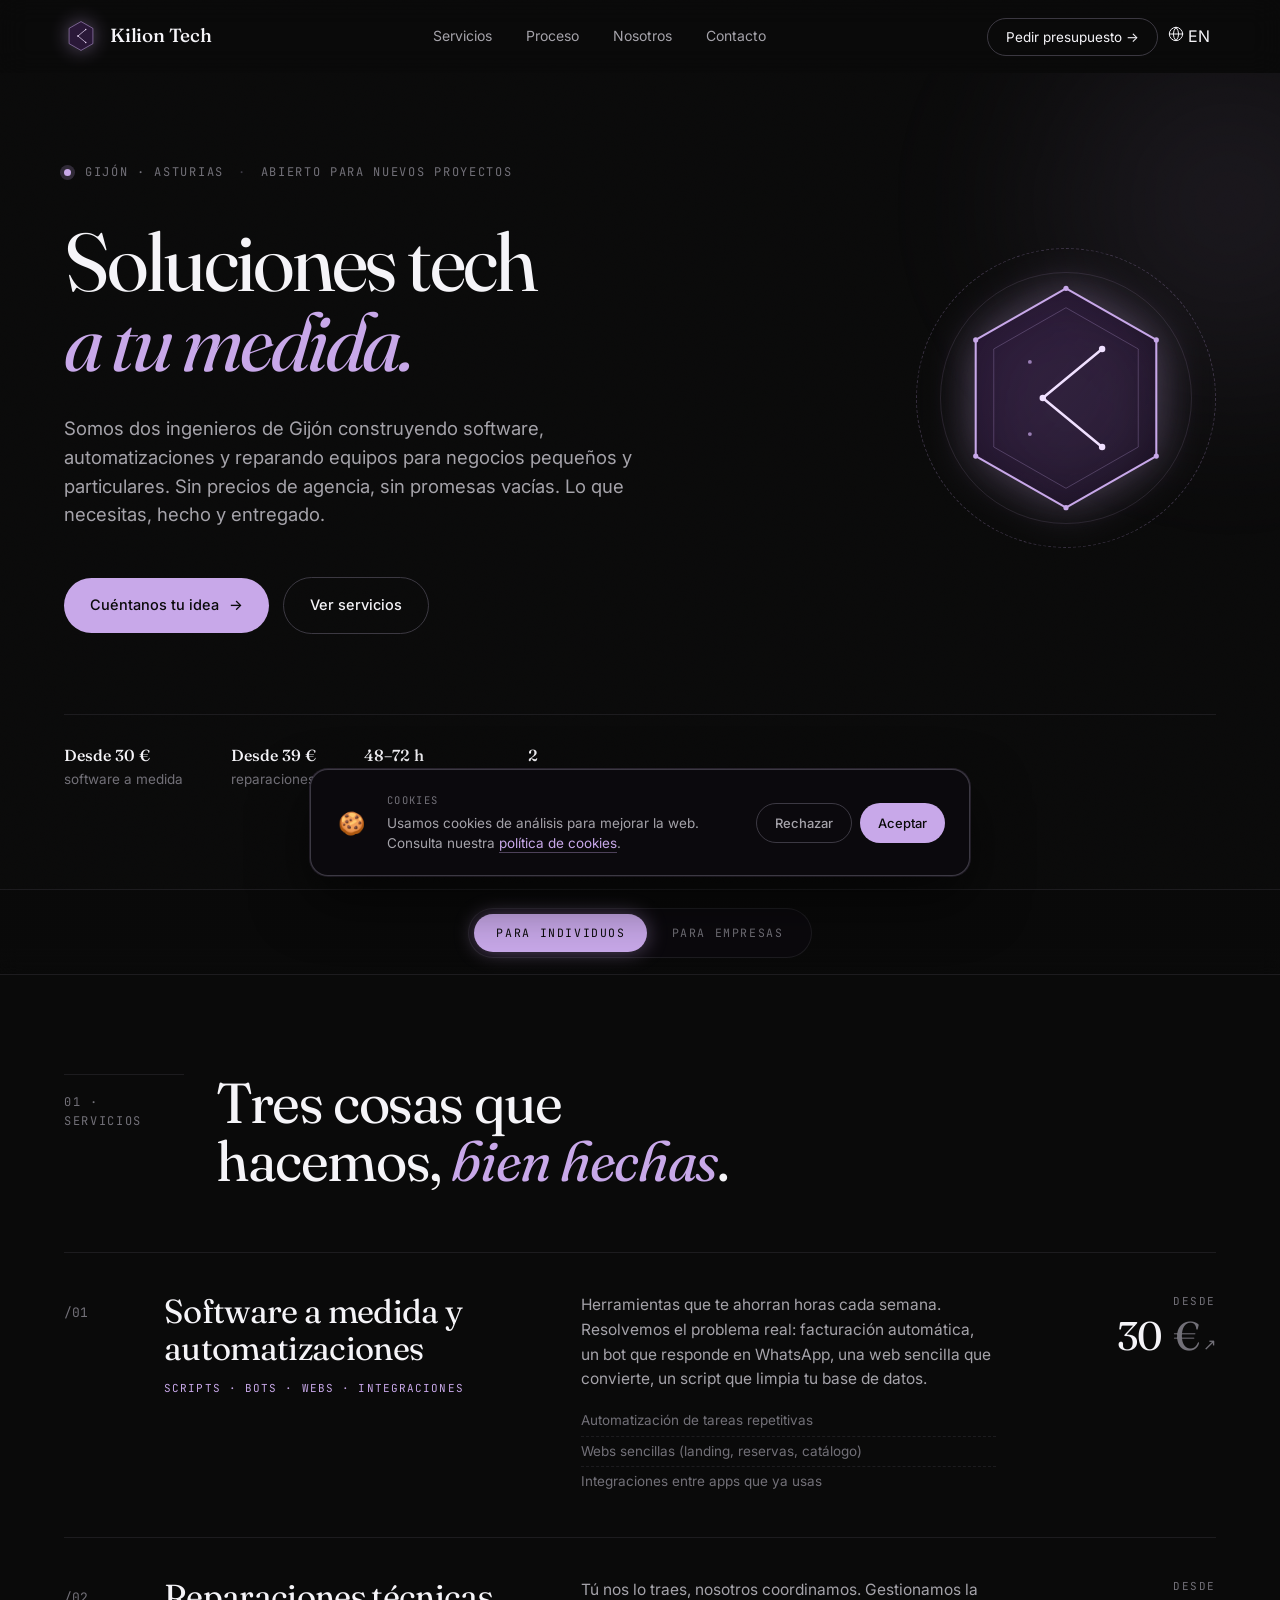
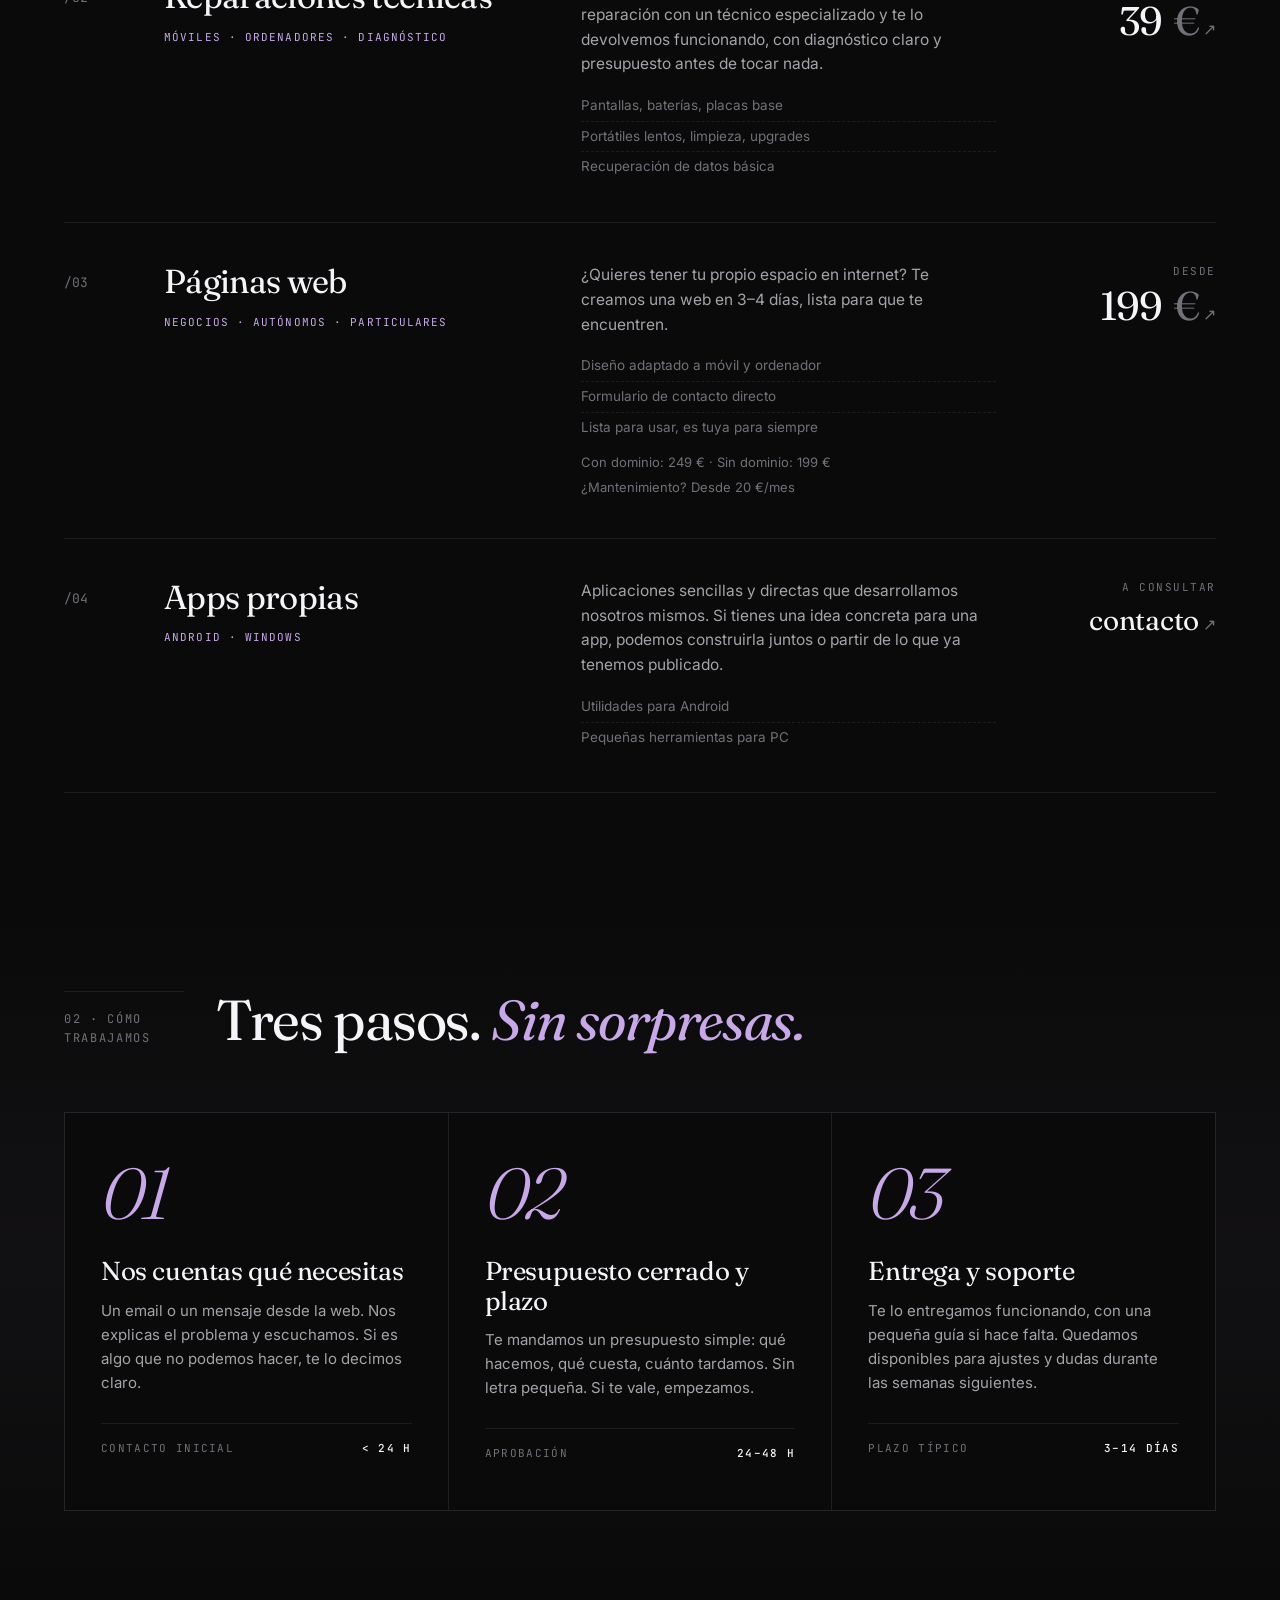
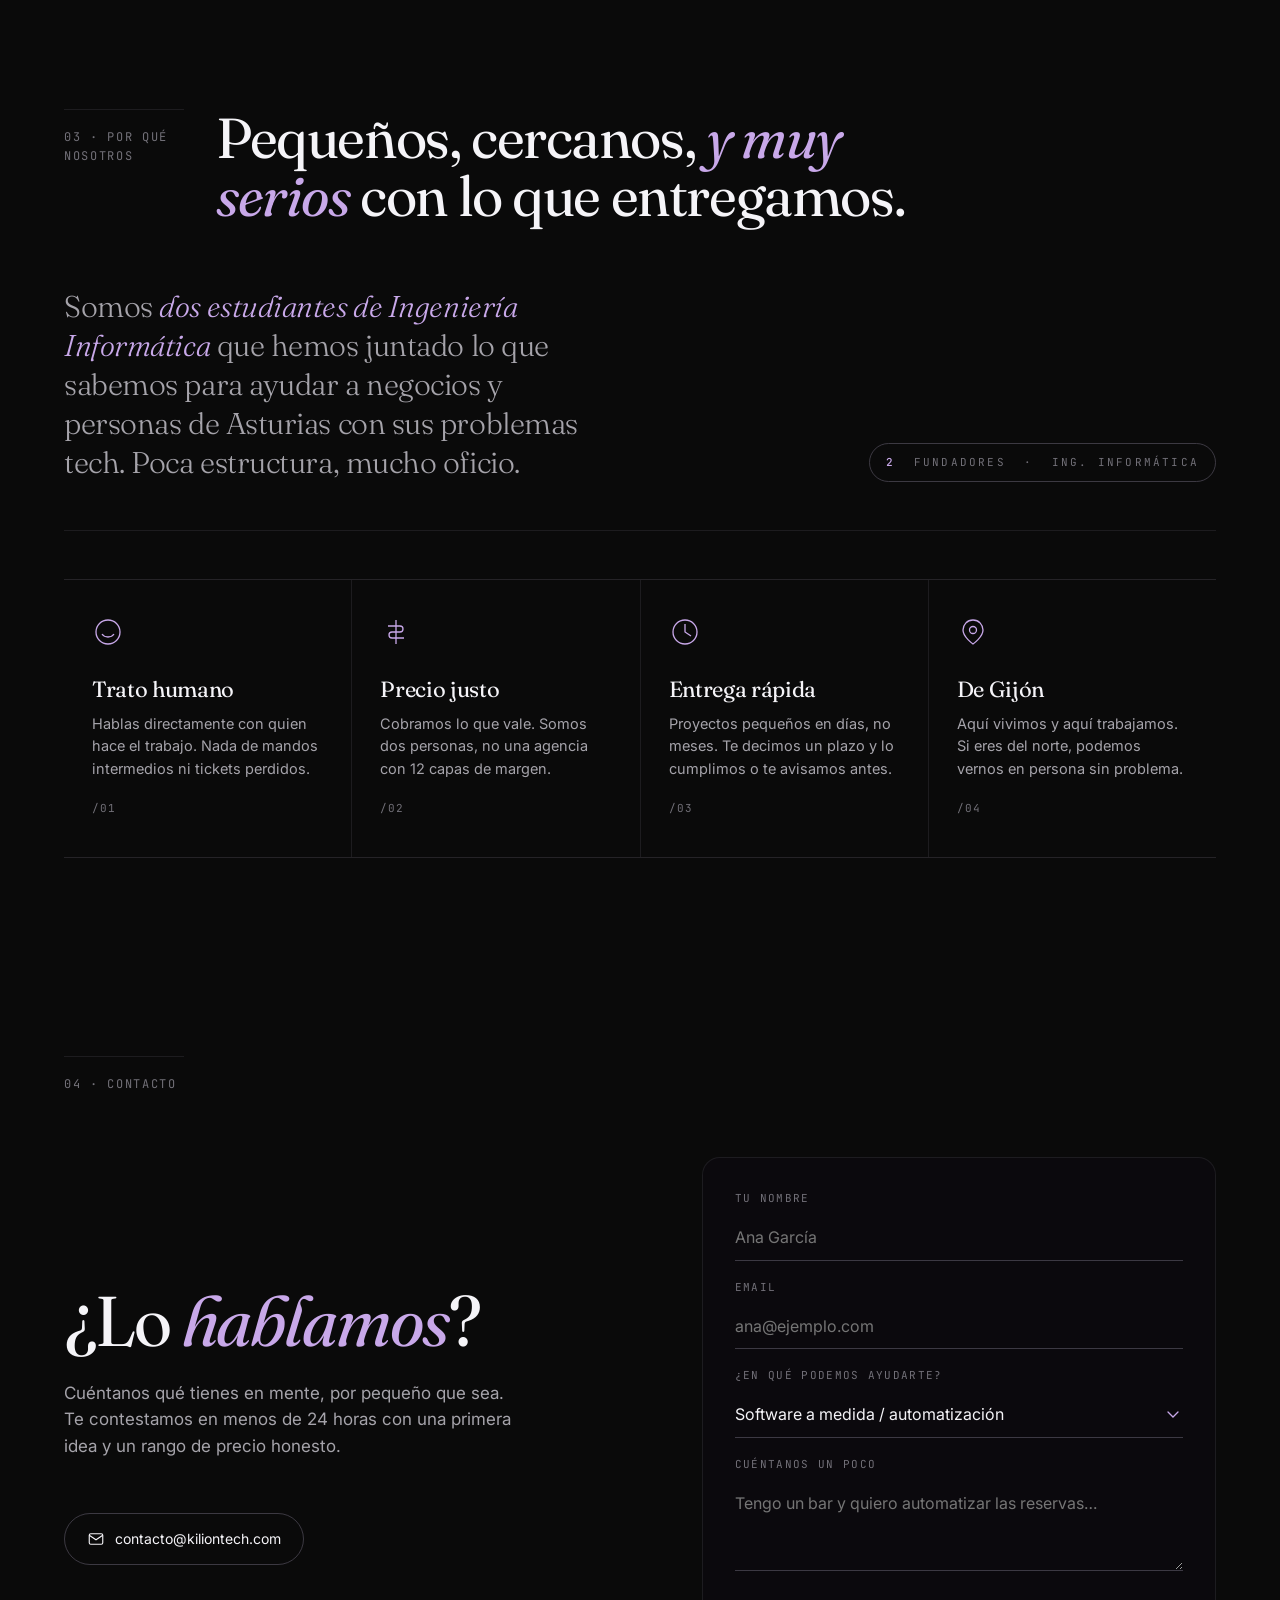
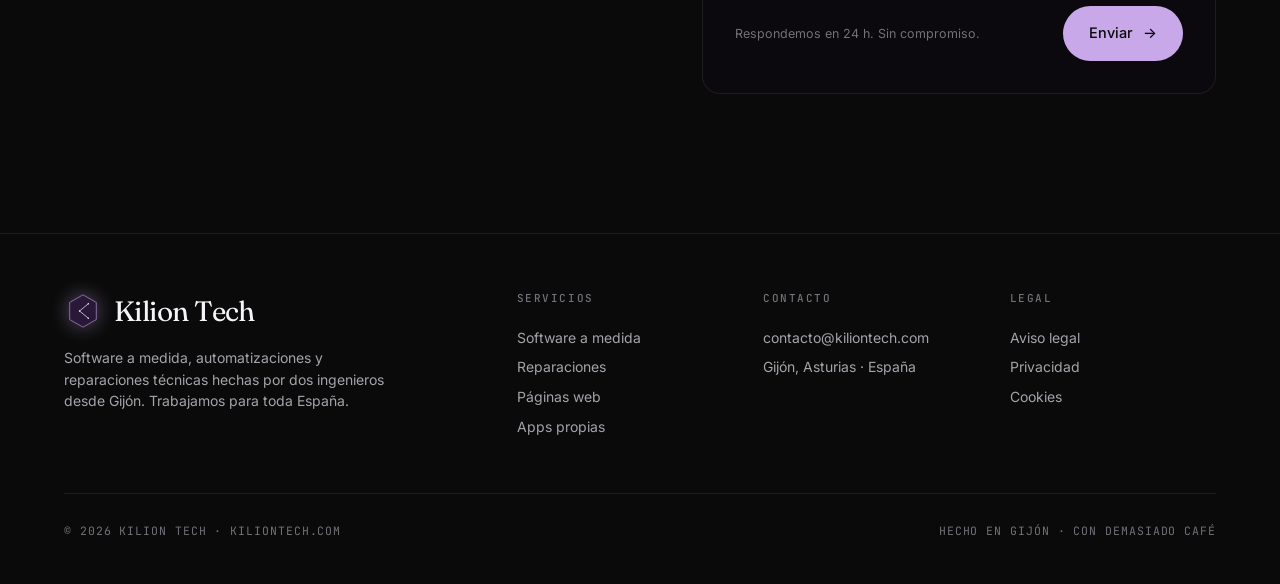
==== commit 6bc7d299: "actualizacion favicon" ====
--- a/index.html
+++ b/index.html
@@ -19,6 +19,7 @@
     content="Dos ingenieros de Gijón construyendo software a medida, automatizaciones y apps. Reparaciones técnicas coordinadas. Sin precios de agencia." />
   <link rel="icon" href="favicon.ico" sizes="32x32">
   <link rel="icon" type="image/svg+xml" href="assets/favicon.svg">
+  <link rel="icon" type="image/png" sizes="192x192" href="assets/favicon-192.png">
   <link rel="icon" type="image/png" sizes="32x32" href="assets/favicon-32.png">
   <link rel="icon" type="image/png" sizes="64x64" href="assets/favicon-64.png">
   <link rel="apple-touch-icon" href="assets/apple-touch-icon.png">
@@ -222,6 +223,29 @@
           <a href="#contacto" class="service">
             <div class="service-idx">/03</div>
             <div>
+              <h3 class="service-title" data-i18n="srvW.title">Páginas web</h3>
+              <div class="service-tag" data-i18n="srvW.tag">negocios · autónomos · particulares</div>
+            </div>
+            <div class="service-desc">
+              <span data-i18n="srvW.desc">¿Quieres tener tu propio espacio en internet? Te creamos una web en 3–4 días, lista para que te encuentren.</span>
+              <ul>
+                <li data-i18n="srvW.li1">Diseño adaptado a móvil y ordenador</li>
+                <li data-i18n="srvW.li2">Formulario de contacto directo</li>
+                <li data-i18n="srvW.li3">Lista para usar, es tuya para siempre</li>
+              </ul>
+              <p style="margin: 10px 0 0; font-size: 13px; color: var(--fg-mute);" data-i18n="srvW.note">Con dominio: 249 € · Sin dominio: 199 €</p>
+              <p style="margin: 4px 0 0; font-size: 13px; color: var(--fg-mute);" data-i18n="srvW.maint">¿Mantenimiento? Desde 20 €/mes</p>
+            </div>
+            <div class="service-price">
+              <span class="from" data-i18n="srvW.from">Desde</span>
+              <span class="amt">199<span class="eur"> €</span></span>
+              <span class="service-arrow">↗</span>
+            </div>
+          </a>
+
+          <a href="#contacto" class="service">
+            <div class="service-idx">/04</div>
+            <div>
               <h3 class="service-title" data-i18n="srv3.title">Apps propias</h3>
               <div class="service-tag" data-i18n="srv3.tag">android · windows</div>
             </div>
@@ -439,8 +463,9 @@
               <select id="topic" name="topic">
                 <option data-i18n="form.topic.o1">Software a medida / automatización</option>
                 <option data-i18n="form.topic.o2">Reparación técnica</option>
-                <option data-i18n="form.topic.o3">App propia / idea nueva</option>
-                <option data-i18n="form.topic.o4">Otra cosa</option>
+                <option data-i18n="form.topic.o3">Página web</option>
+                <option data-i18n="form.topic.o4">App propia / idea nueva</option>
+                <option data-i18n="form.topic.o5">Otra cosa</option>
               </select>
             </div>
             <div class="field">
@@ -479,6 +504,7 @@
           <h5 data-i18n="foot.h.services">Servicios</h5>
           <a href="#servicios" data-i18n="foot.custom">Software a medida</a>
           <a href="#servicios" data-i18n="foot.repairs">Reparaciones</a>
+          <a href="#servicios" data-i18n="foot.webs">Páginas web</a>
           <a href="#servicios" data-i18n="foot.apps">Apps propias</a>
         </div>
         <div class="foot-col">
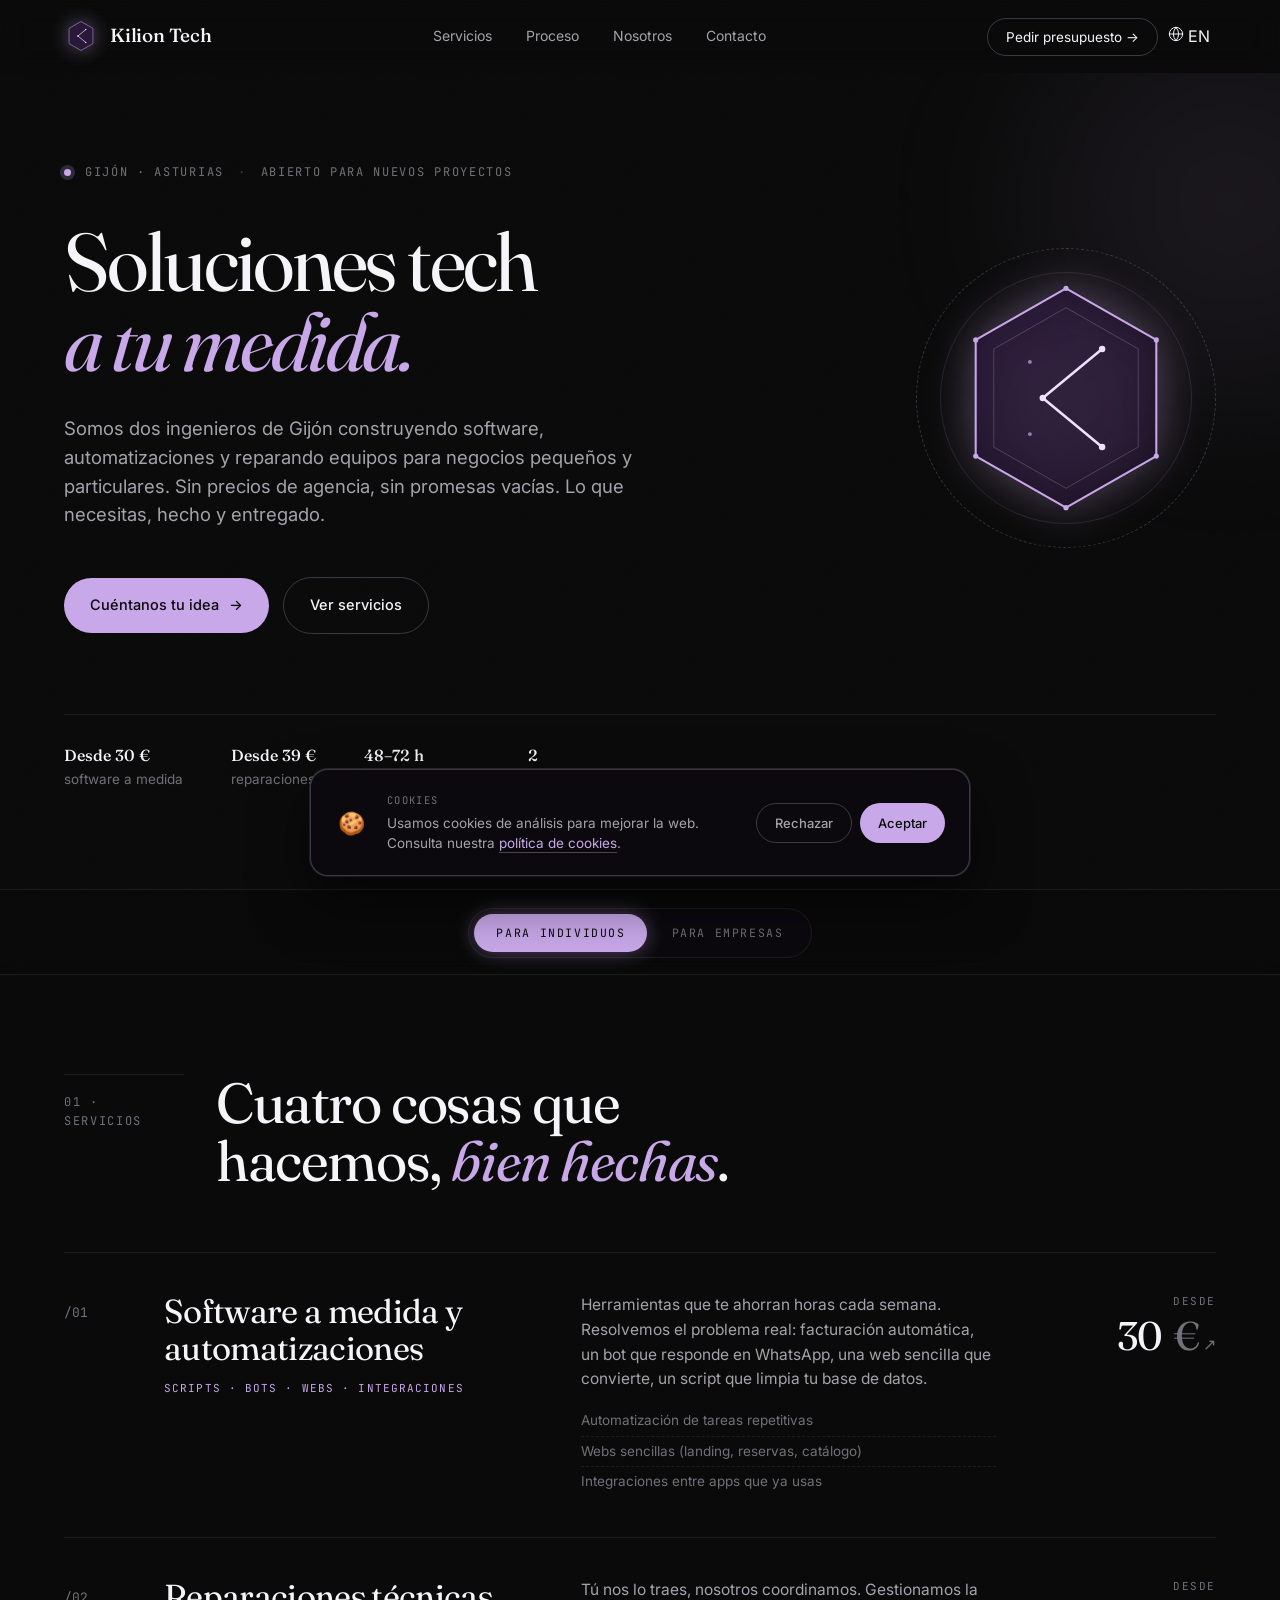
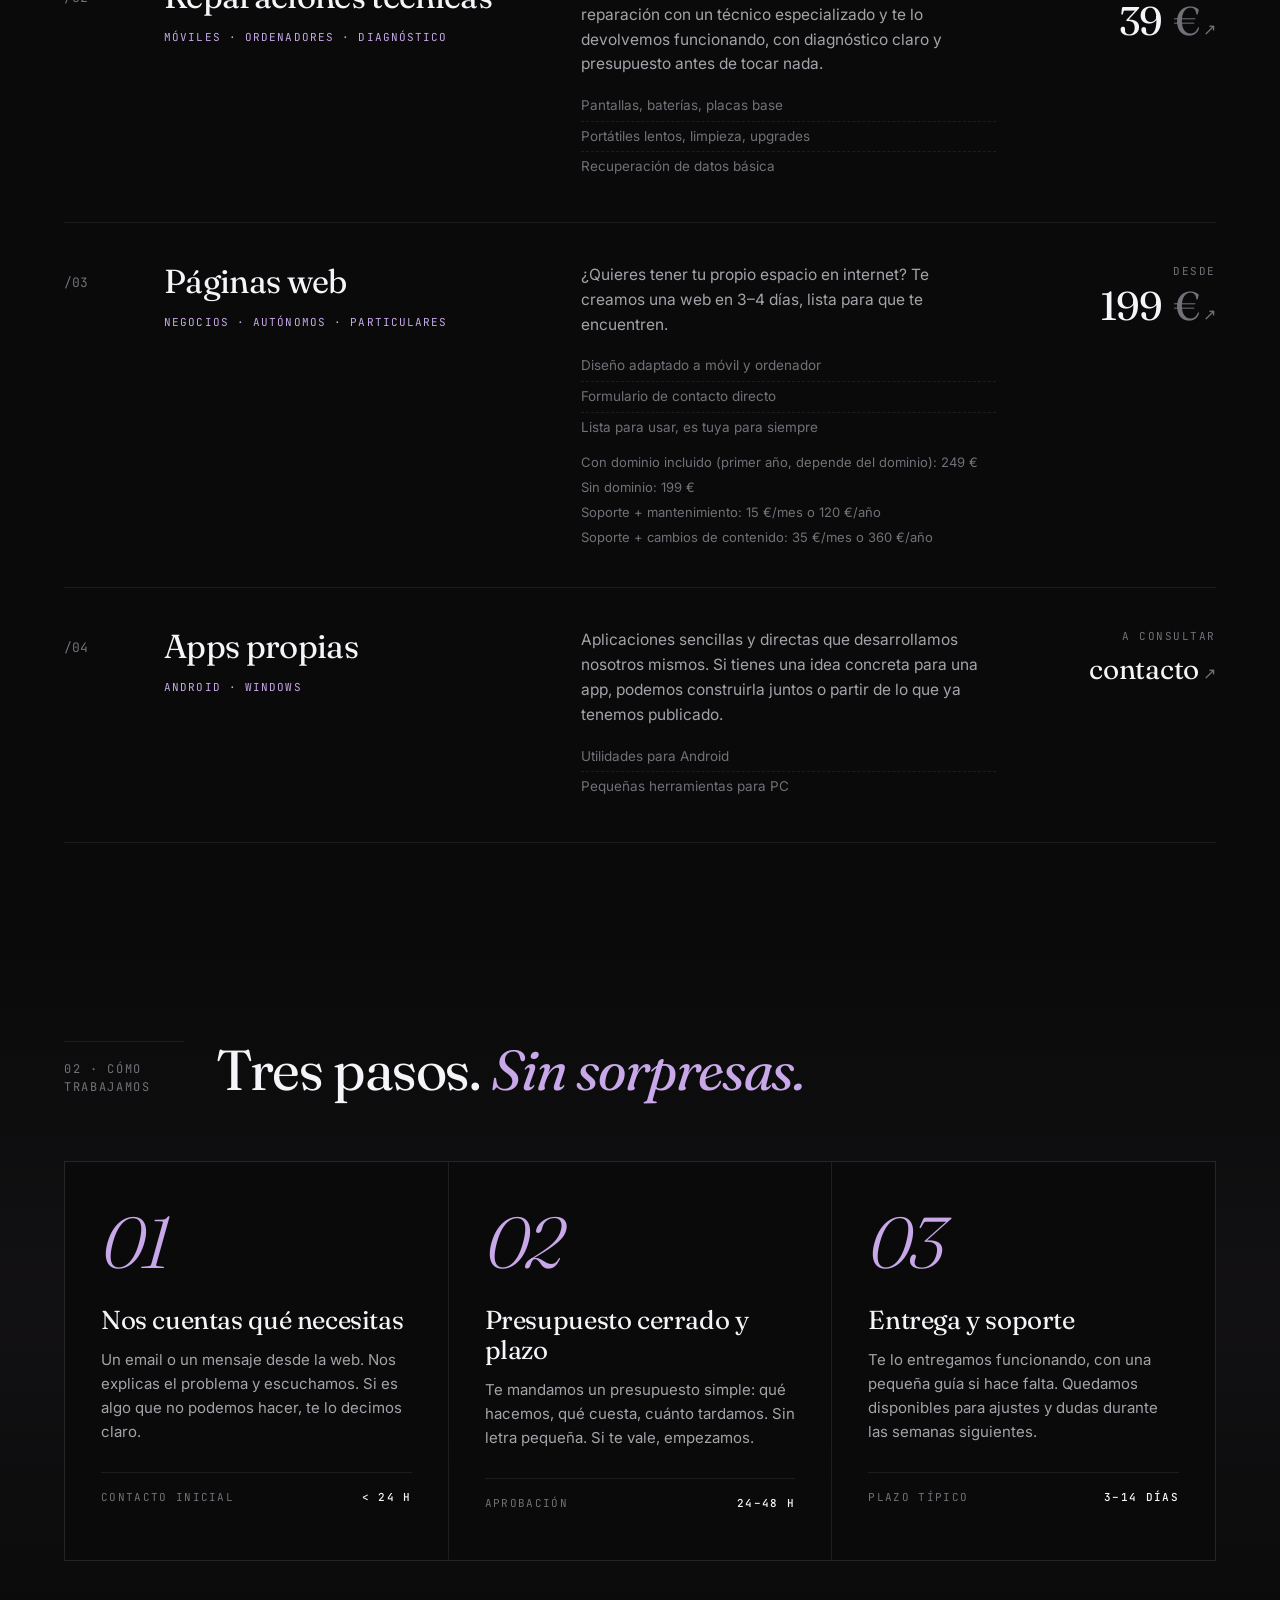
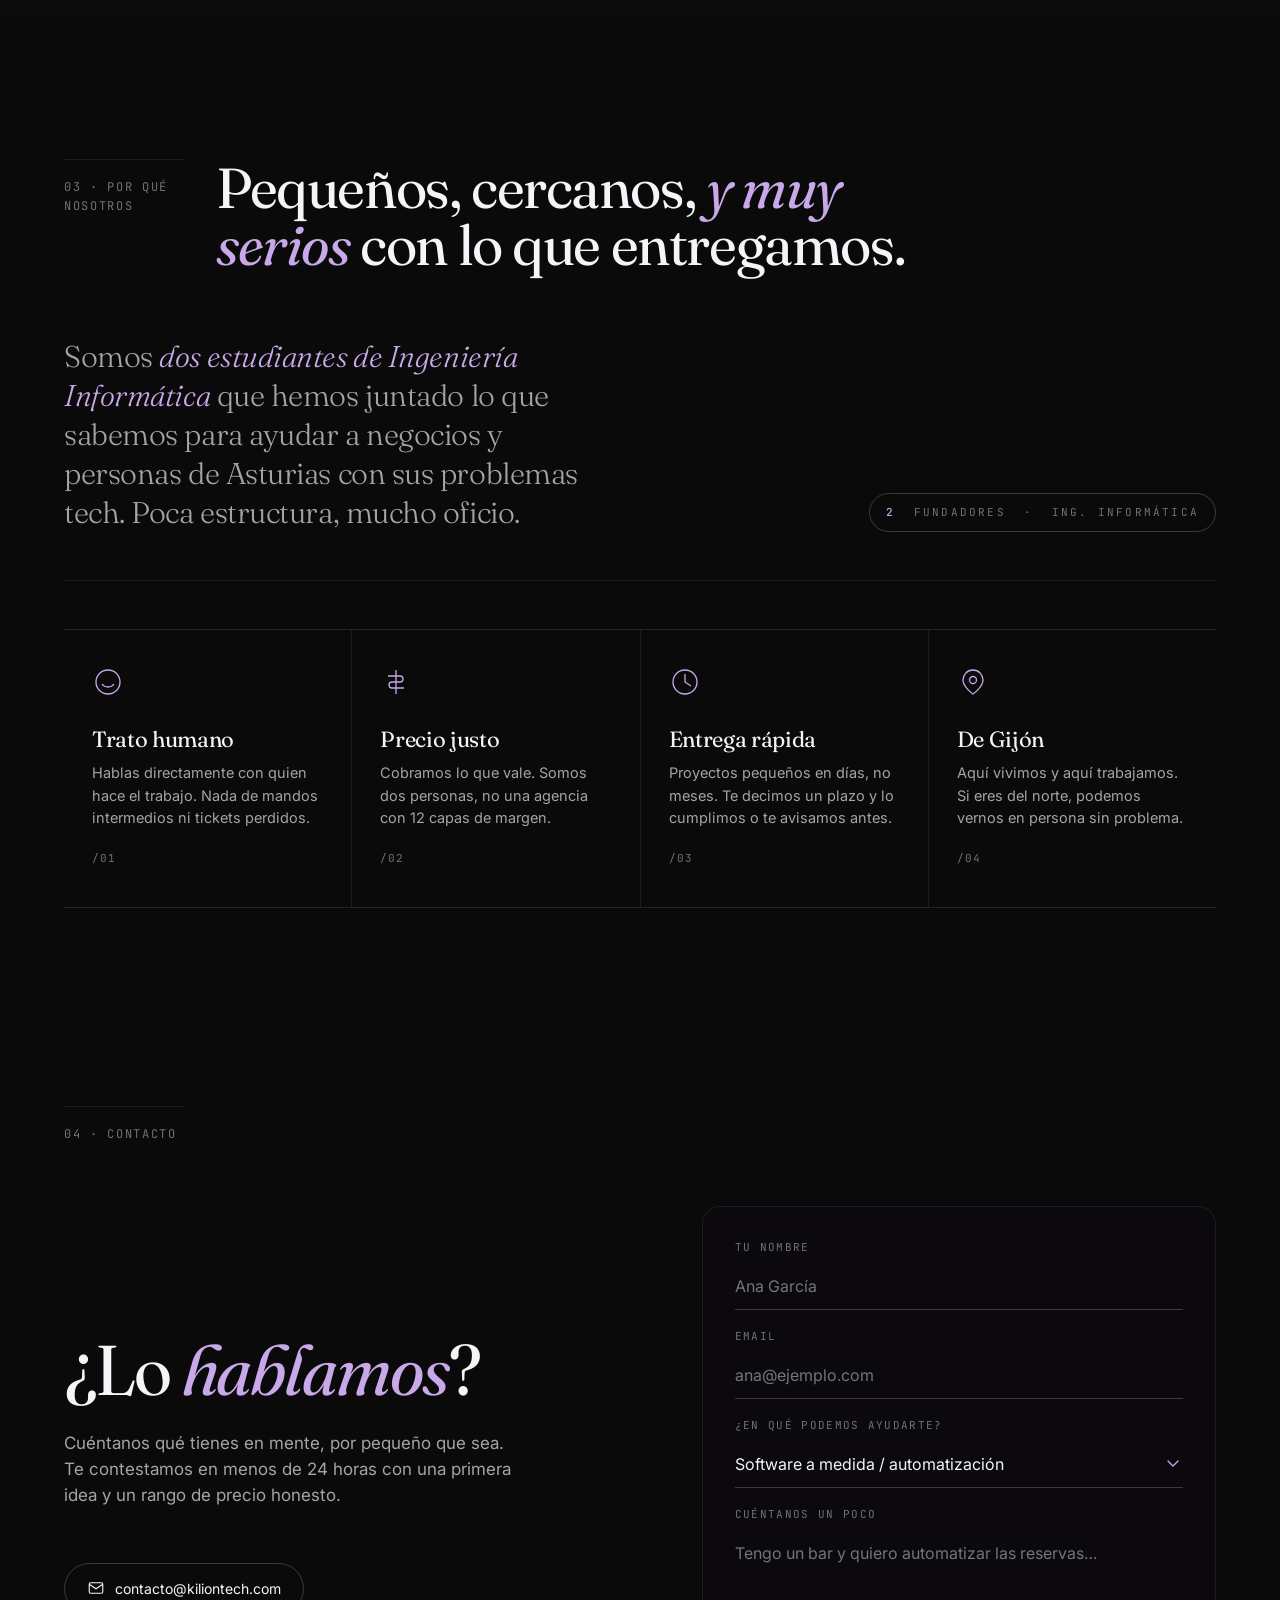
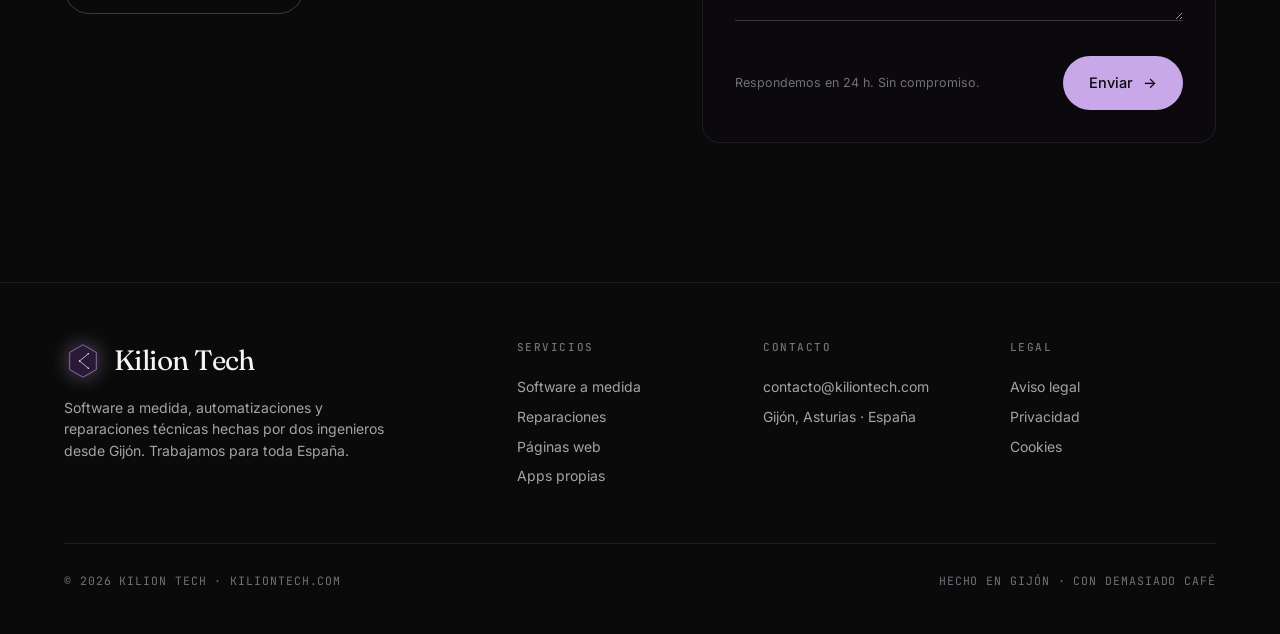
==== commit 20dbaf5d: "Actualizar precios servicio páginas web y añadir opciones de mantenimiento Co-Authored-By: Claude So" ====
--- a/index.html
+++ b/index.html
@@ -233,8 +233,10 @@
                 <li data-i18n="srvW.li2">Formulario de contacto directo</li>
                 <li data-i18n="srvW.li3">Lista para usar, es tuya para siempre</li>
               </ul>
-              <p style="margin: 10px 0 0; font-size: 13px; color: var(--fg-mute);" data-i18n="srvW.note">Con dominio: 249 € · Sin dominio: 199 €</p>
-              <p style="margin: 4px 0 0; font-size: 13px; color: var(--fg-mute);" data-i18n="srvW.maint">¿Mantenimiento? Desde 20 €/mes</p>
+              <p style="margin: 10px 0 0; font-size: 13px; color: var(--fg-mute);" data-i18n="srvW.note">Con dominio incluido (primer año, depende del dominio): 249 €</p>
+              <p style="margin: 4px 0 0; font-size: 13px; color: var(--fg-mute);" data-i18n="srvW.note2">Sin dominio: 199 €</p>
+              <p style="margin: 4px 0 0; font-size: 13px; color: var(--fg-mute);" data-i18n="srvW.maint">Soporte + mantenimiento: 15 €/mes o 120 €/año</p>
+              <p style="margin: 4px 0 0; font-size: 13px; color: var(--fg-mute);" data-i18n="srvW.maint2">Soporte + cambios de contenido: 35 €/mes o 360 €/año</p>
             </div>
             <div class="service-price">
               <span class="from" data-i18n="srvW.from">Desde</span>
